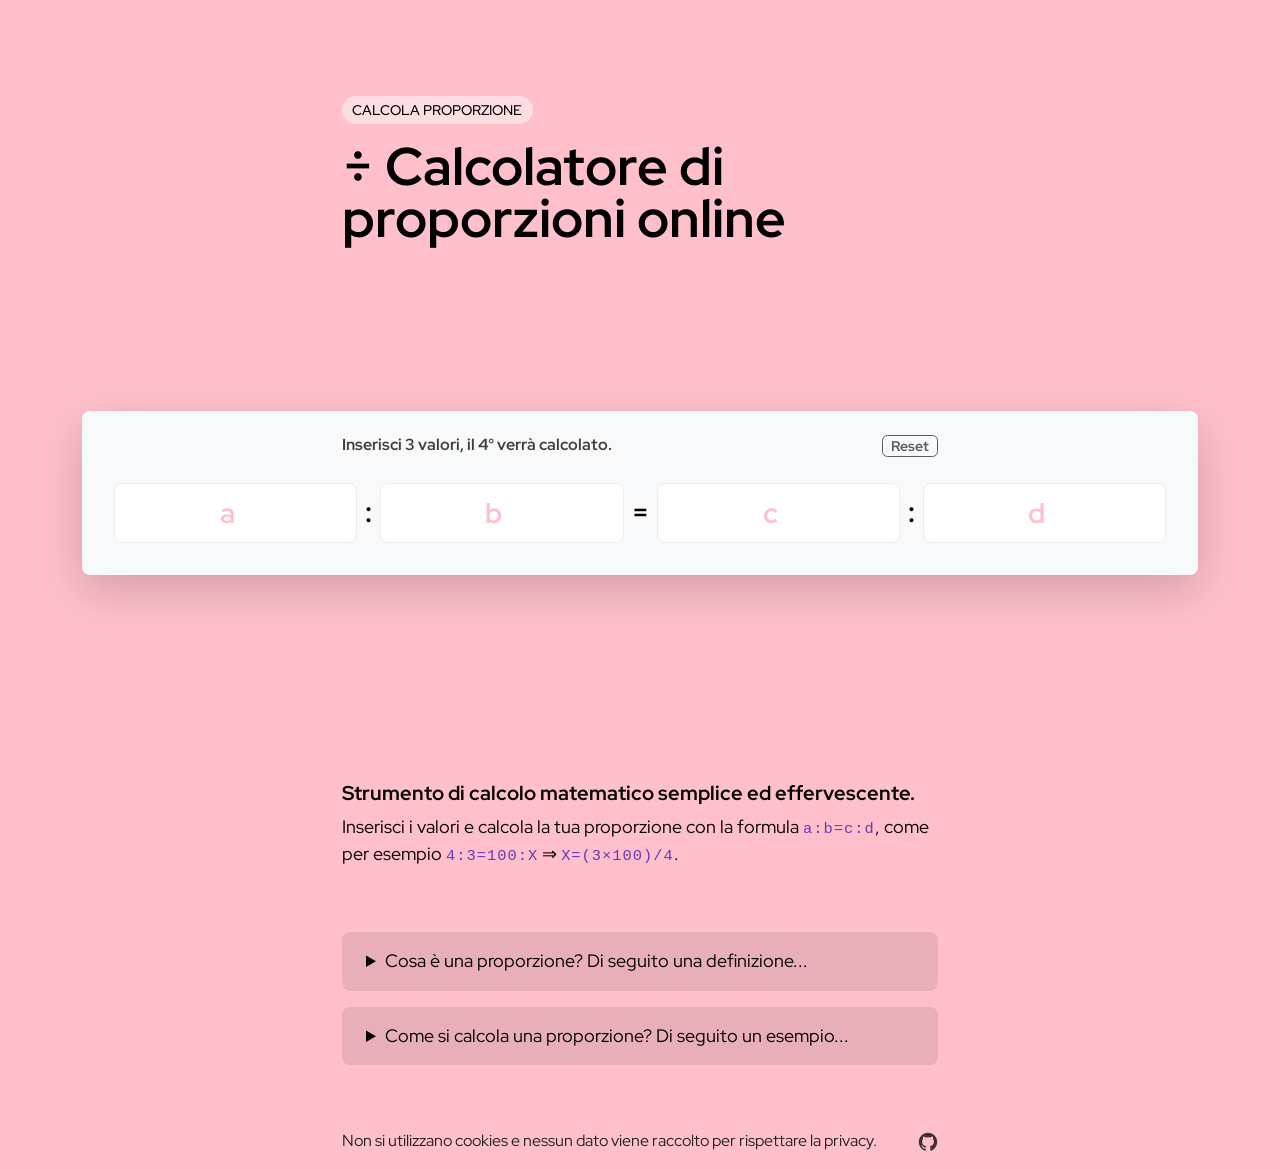
==== index.html @ 86d154f2 "Adjust form container height and add margin to form Reduced the min-height of .container-form in sty" ====
<!DOCTYPE html>
<html lang="en">
<head>
  <meta charset="UTF-8" />
  <meta name="viewport" content="width=device-width, initial-scale=1.0" />
  <meta http-equiv="Cache-Control" content="public, max-age=86400">
  <meta http-equiv="Expires" content="Tue, 01 Jan 2030 00:00:00 GMT">

  <title>÷ Calcolatore di proporzioni online</title>
  <meta name="description"
    content="Strumento di calcolo matematico semplice ed effervescente. Inserisci i valori e calcola la tua proporzione." />

  <meta name="keywords" content="proporzioni, calcolo, divisione, moltiplicazione, operazione" />
  <meta name="author" content="Marco Gargano" />
  <meta name="theme-color" content="#ffc0cb" />

  <link rel="icon" type="image/x-icon" href="/img/calcola-proporzione-favicon.ico" />
  <link rel="icon" type="image/png" href="/img/calcola-proporzione-favicon-96x96.png" sizes="96x96" />
  <link rel="icon" type="image/svg+xml" href="/img/calcola-proporzione-favicon.svg" />
  <link rel="apple-touch-icon" sizes="180x180" href="/img/calcola-proporzione-apple-touch-icon.png" />

  <meta property="og:url" content="https://calcola-proporzione.github.io//" />
  <meta property="og:type" content="website" />
  <meta property="og:title" content="÷ Calcolatore di proporzioni online" />
  <meta property="og:description"
    content="Strumento di calcolo matematico semplice ed effervescente. Inserisci i valori e calcola la tua proporzione." />
  <meta property="og:image" content="https://calcola-proporzione.github.io//img/calcola-proporzione-share.jpg" />

  <link rel="stylesheet" href="/css/style-bs.css?v=1.1" />
  <link rel="stylesheet" href="/css/style.css?v=1.2" />
</head>

<body class="min-vh-100 bg-secondary">
  <div class="container-sm woila" role="main">
    <div class="row">
      <div class="col mt-5 pt-5">
        <h1 class="badge rounded-pill text-bg-light bg-opacity-50 mb-3 text-uppercase fs-6"><small>Calcola
            proporzione</small></h1>
        <h2 class="h1 lh-1">÷ Calcolatore di proporzioni online</h2>
      </div>
    </div>
  </div>
  <div class="container container-form d-flex align-items-center my-5 woila woila-1" role="form">
    <form id="calcoloForm" class="p-3 p-md-4 mb-5 bg-light rounded-3 shadow-lg" action="">

      <div class="container-sm d-flex align-items-start justify-content-between my-3 my-md-0" style="height: 40px;">
        <p class="fs-6 mb-0 fw-bold lh-sm opacity-75 w-100 risultato"></p>
        <button type="button" class="btn btn-sm btn-outline-dark lh-sm fw-bold py-0 ms-2 opacity-75" id="resetBtn"><small>Reset</small></button>
      </div>

      <div class="d-flex flex-column flex-md-row text-center">
        <div class="w-100 p-2">
          <div class="">
            <input type="number" step="any" name="x1" class="form-control form-control-lg fs-3 text-center"
              id="valore-01" placeholder="a" />
          </div>
        </div>
        <div class="fs-3 pt-3"><strong>&#58;</strong></div>
        <div class="w-100 p-2">
          <div class="">
            <input type="number" step="any" name="y1" class="form-control form-control-lg fs-3 text-center"
              id="valore-02" placeholder="b" />
          </div>
        </div>
        <div class="fs-3 pt-3"><strong>&#61;</strong></div>
        <div class="w-100 p-2">
          <div class="">
            <input type="number" step="any" name="y2" class="form-control form-control-lg fs-3 text-center"
              id="valore-03" placeholder="c" />
          </div>
        </div>
        <div class="fs-3 pt-3"><strong>&#58;</strong></div>
        <div class="w-100 p-2">
          <div class="">
            <input type="number" step="any" name="x2" class="form-control form-control-lg fs-3 text-center"
              id="valore-04" placeholder="d" />
          </div>
        </div>
      </div>
    </form>
  </div>
  <div class="container-sm mt-5 mb-4 woila woila-2">
    <div class="row">
      <div class="col">
        <h3 class="fs-5"><strong>Strumento di calcolo matematico semplice ed effervescente.</strong></h3>
        <p class="">Inserisci i valori e calcola la tua proporzione con la formula <code
            class="text-nowrap">a&#58;b&#61;c&#58;d</code>, come per esempio <code
            class="text-nowrap">4&#58;3&#61;100&#58;X</code> &#8658; <code
            class="text-nowrap">X&#61;(3&times;100)/4</code>.</p>
      </div>
    </div>
  </div>
  <div class="container-sm my-5 woila woila-3" role="contentinfo">
    <!-- <hr class="container-sm mb-5 w-25 border-0 opacity-75"> -->
    <div class="row">
      <div class="col">
        <details class="p-3 rounded-3 px-4 mb-3 bg-primary bg-opacity-10">
          <summary>Cosa è una proporzione? Di seguito una definizione...</summary>
          <p class="mt-4">In matematica, una proporzione è <strong>l'uguaglianza tra due rapporti</strong>.
            In altre parole, è una relazione che stabilisce un'equivalenza tra quattro grandezze, dette termini, che
            sono tra loro proporzionali.</p>
          <p>La proprietà fondamentale delle proporzioni afferma che <strong>il prodotto dei medi è uguale al prodotto
              degli estremi</strong>. </p>
          <p>Se <code><strong>a&#58;b&#61;c&#58;d</strong></code>, allora
            <code><strong>a&times;d&#61;b&times;c</strong></code>.</p>
        </details>
      </div>
    </div>
    <div class="row">
      <div class="col">
        <details class="p-3 rounded-3 px-4 mb-3 bg-primary bg-opacity-10">
          <summary>Come si calcola una proporzione? Di seguito un esempio...</summary>
          <p class="mt-4">Un <strong>caso pratico</strong>: abbiamo un'immagine larga 100 cm e dobbiamo calcolare
            l'altezza, proporzionale a 4:3; quanto sarà alta l'immagine?</p>
          <p class="mb-1">Per calcolarlo dovremmo effettuare le seguenti operazioni:</p>
          <ul>
            <li>
              <code class="text-nowrap">4&#58;3&#61;100&#58;<strong>X</strong></code>
            </li>
            <li>
              <code class="text-nowrap"><strong>X</strong>&#61;(3&times;100)/4</code>
            </li>
            <li>
              <code class="text-nowrap"><strong>X</strong>&#61;75</code>
            </li>
          </ul>
          <p>Quindi l'immagine sarà alta: 75 cm.</p>
          <p class="mb-1">In matematica, considerando la proporzione: <code
              class="text-nowrap">4&#58;3&#61;100&#58;75</code></p>
          <ul>
            <li>il <strong>prodotto dei medi</strong> è: <code
                class="text-nowrap">3&times;100&#61;<strong>300</strong></code></li>
            <li>il <strong>prodotto degli estremi</strong> è: <code
                class="text-nowrap">4&times;75&#61;<strong>300</strong></code></li>
          </ul>
          <p>Poiché i due prodotti sono <strong>uguali</strong> a <code><strong>300</strong></code>, la proporzione è
            valida!</p>
        </details>
      </div>
    </div>
  </div>
  <div class="container-sm my-3 woila woila-3">
    <p class="text-primary fs-6">Non si utilizzano cookies e nessun dato viene raccolto per rispettare la privacy.

    <a class="float-end ms-2 opacity-75" aria-label="GitHub Homepage" href="https://github.com/Calcola-Proporzione/calcola-proporzione.github.io" target="_blank">
      <svg aria-hidden="true" height="24" viewBox="0 0 24 24" version="1.1" width="20" data-view-component="true" class="octicon octicon-mark-github">
        <path d="M12 1C5.923 1 1 5.923 1 12c0 4.867 3.149 8.979 7.521 10.436.55.096.756-.233.756-.522 0-.262-.013-1.128-.013-2.049-2.764.509-3.479-.674-3.699-1.292-.124-.317-.66-1.293-1.127-1.554-.385-.207-.936-.715-.014-.729.866-.014 1.485.797 1.691 1.128.99 1.663 2.571 1.196 3.204.907.096-.715.385-1.196.701-1.471-2.448-.275-5.005-1.224-5.005-5.432 0-1.196.426-2.186 1.128-2.956-.111-.275-.496-1.402.11-2.915 0 0 .921-.288 3.024 1.128a10.193 10.193 0 0 1 2.75-.371c.936 0 1.871.123 2.75.371 2.104-1.43 3.025-1.128 3.025-1.128.605 1.513.221 2.64.111 2.915.701.77 1.127 1.747 1.127 2.956 0 4.222-2.571 5.157-5.019 5.432.399.344.743 1.004.743 2.035 0 1.471-.014 2.654-.014 3.025 0 .289.206.632.756.522C19.851 20.979 23 16.854 23 12c0-6.077-4.922-11-11-11Z"></path>
    </svg>
    </a>
    </p>
  </div>
  <script defer src="/js/confetti.min.js?v=1.0" ></script>
  <script defer src="/js/calcolo.js?v=1.0"></script>
</body>

</html>
---- css/style-bs.css ----
@charset "UTF-8";
/*
 * Simplify Bootstrap by Marco Gargano - V 0.1
 * Source: Bootstrap  v5.3.3 (https://getbootstrap.com/) - Copyright 2011-2024 The Bootstrap Authors
 */

:root,[data-bs-theme="light"]{--bs-blue:#0d6efd;--bs-indigo:#6610f2;--bs-purple:#6f42c1;--bs-pink:#d63384;--bs-red:#dc3545;--bs-orange:#fd7e14;--bs-yellow:#ffc107;--bs-green:#198754;--bs-teal:#20c997;--bs-cyan:#0dcaf0;--bs-black:#000;--bs-white:#fff;--bs-gray:#6c757d;--bs-gray-dark:#343a40;--bs-gray-100:#f8f9fa;--bs-gray-200:#e9ecef;--bs-gray-300:#dee2e6;--bs-gray-400:#ced4da;--bs-gray-500:#adb5bd;--bs-gray-600:#6c757d;--bs-gray-700:#495057;--bs-gray-800:#343a40;--bs-gray-900:#212529;--bs-success:#198754;--bs-info:#0dcaf0;--bs-warning:#ffc107;--bs-danger:#dc3545;--bs-light:#f8f9fa;--bs-dark:#212529;--bs-success-rgb:25,135,84;--bs-info-rgb:13,202,240;--bs-warning-rgb:255,193,7;--bs-danger-rgb:220,53,69;--bs-light-rgb:248,249,250;--bs-dark-rgb:33,37,41;--bs-primary-text-emphasis:#111;--bs-secondary-text-emphasis:#2b2f32;--bs-success-text-emphasis:#0a3622;--bs-info-text-emphasis:#055160;--bs-warning-text-emphasis:#664d03;--bs-danger-text-emphasis:#58151c;--bs-light-text-emphasis:#495057;--bs-dark-text-emphasis:#495057;--bs-primary-bg-subtle:rgba(var(--bs-primary-rgb),.6);--bs-secondary-bg-subtle:rgba(var(--bs-secondary-rgb),.6);--bs-success-bg-subtle:#d1e7dd;--bs-info-bg-subtle:#cff4fc;--bs-warning-bg-subtle:#fff3cd;--bs-danger-bg-subtle:#f8d7da;--bs-light-bg-subtle:#fcfcfd;--bs-dark-bg-subtle:#ced4da;--bs-primary-border-subtle:rgba(var(--bs-primary-rgb),.6);--bs-secondary-border-subtle:rgba(var(--bs-secondary-rgb),.6);--bs-success-border-subtle:#a3cfbb;--bs-info-border-subtle:#9eeaf9;--bs-warning-border-subtle:#ffe69c;--bs-danger-border-subtle:#f1aeb5;--bs-light-border-subtle:#e9ecef;--bs-dark-border-subtle:#adb5bd;--bs-white-rgb:255,255,255;--bs-black-rgb:0,0,0;--bs-font-monospace:SFMono-Regular,Menlo,Monaco,Consolas,"Liberation Mono","Courier New",monospace;--bs-gradient:linear-gradient(180deg,rgba(255,255,255,.15),rgba(255,255,255,0));--bs-body-font-family:var(--bs-font-sans-serif);--bs-body-font-weight:400;--bs-body-line-height:1.5;--bs-body-bg:var(--bs-white);--bs-body-bg-rgb:255,255,255;--bs-emphasis-color:var(--bs-black);--bs-emphasis-color-rgb:0,0,0;--bs-secondary-color:var(--bs-secondary);--bs-secondary-color-rgb:var(--bs-secondary-rgb);--bs-secondary-bg:var(--bs-secondary);--bs-secondary-bg-rgb:var(--bs-secondary-rgb);--bs-tertiary-color:rgba(33,37,41,.5);--bs-tertiary-color-rgb:33,37,41;--bs-tertiary-bg:#f8f9fa;--bs-tertiary-bg-rgb:248,249,250;--bs-heading-color:inherit;--bs-link-color:var(--bs-primary);--bs-link-color-rgb:var(--bs-primary-rgb);--bs-link-decoration:underline;--bs-link-hover-color:color-mix(in srgb,var(--bs-primary) 90%,transparent);--bs-link-hover-color-rgb:var(--bs-primary-rgb),.8;--bs-code-color:#d63384;--bs-highlight-color:#212529;--bs-highlight-bg:#fff3cd;--bs-border-width:1px;--bs-border-style:solid;--bs-border-color:#ebeef1;--bs-border-color-translucent:rgba(0,0,0,.1);--bs-border-radius-sm:calc(var(--bs-border-radius) - .05rem);--bs-border-radius-lg:calc(var(--bs-border-radius) + .1rem);--bs-border-radius-xl:calc(var(--bs-border-radius) + .2rem);--bs-border-radius-xxl:calc(var(--bs-border-radius) + .5rem);--bs-border-radius-2xl:var(--bs-border-radius-xxl);--bs-border-radius-pill:50rem;--bs-box-shadow:0 .5rem 1rem rgba(0,0,0,.15);--bs-box-shadow-sm:0 .125rem .25rem rgba(0,0,0,.075);--bs-box-shadow-lg:0 1rem 3rem rgba(0,0,0,.175);--bs-box-shadow-inset:inset 0 1px 2px rgba(0,0,0,.075);--bs-focus-ring-width:.25rem;--bs-focus-ring-opacity:.25;--bs-focus-ring-color:var(--bs-gray-200);--bs-form-valid-color:#198754;--bs-form-valid-border-color:#198754;--bs-form-invalid-color:#dc3545;--bs-form-invalid-border-color:#dc3545;}[data-bs-theme="dark"]{color-scheme:dark;--bs-body-color:#dee2e6;--bs-body-color-rgb:222,226,230;--bs-body-bg:#212529;--bs-body-bg-rgb:33,37,41;--bs-emphasis-color:var(--bs-white);--bs-emphasis-color-rgb:255,255,255;--bs-secondary-color:rgba(222,226,230,.75);--bs-secondary-color-rgb:222,226,230;--bs-secondary-bg:#343a40;--bs-secondary-bg-rgb:52,58,64;--bs-tertiary-color:rgba(222,226,230,.5);--bs-tertiary-color-rgb:222,226,230;--bs-tertiary-bg:#2b3035;--bs-tertiary-bg-rgb:43,48,53;--bs-primary-text-emphasis:#6ea8fe;--bs-secondary-text-emphasis:#a7acb1;--bs-success-text-emphasis:#75b798;--bs-info-text-emphasis:#6edff6;--bs-warning-text-emphasis:#ffda6a;--bs-danger-text-emphasis:#ea868f;--bs-light-text-emphasis:#f8f9fa;--bs-dark-text-emphasis:#dee2e6;--bs-primary-bg-subtle:#031633;--bs-secondary-bg-subtle:#161719;--bs-success-bg-subtle:#051b11;--bs-info-bg-subtle:#032830;--bs-warning-bg-subtle:#332701;--bs-danger-bg-subtle:#2c0b0e;--bs-light-bg-subtle:#343a40;--bs-dark-bg-subtle:#1a1d20;--bs-primary-border-subtle:#084298;--bs-secondary-border-subtle:#41464b;--bs-success-border-subtle:#0f5132;--bs-info-border-subtle:#087990;--bs-warning-border-subtle:#997404;--bs-danger-border-subtle:#842029;--bs-light-border-subtle:#495057;--bs-dark-border-subtle:#343a40;--bs-heading-color:inherit;--bs-link-color:#6ea8fe;--bs-link-hover-color:#8bb9fe;--bs-link-color-rgb:110,168,254;--bs-link-hover-color-rgb:139,185,254;--bs-code-color:#e685b5;--bs-highlight-color:#dee2e6;--bs-highlight-bg:#664d03;--bs-border-color:#495057;--bs-border-color-translucent:rgba(255,255,255,.15);--bs-form-valid-color:#75b798;--bs-form-valid-border-color:#75b798;--bs-form-invalid-color:#ea868f;--bs-form-invalid-border-color:#ea868f;}*,::after,::before{box-sizing:border-box;}@media (prefers-reduced-motion:no-preference){:root{scroll-behavior:smooth}}body{margin:0;font-family:var(--bs-body-font-family);font-size:var(--bs-body-font-size);font-weight:var(--bs-body-font-weight);line-height:var(--bs-body-line-height);color:var(--bs-body-color);text-align:var(--bs-body-text-align);background-color:var(--bs-body-bg);-webkit-text-size-adjust:100%;-webkit-tap-highlight-color:transparent;}hr{margin:1rem 0;color:inherit;border:0;border-top:var(--bs-border-width) solid;opacity:.25;}.h1,.h2,.h3,.h4,.h5,.h6,h1,h2,h3,h4,h5,h6{margin-top:0;margin-bottom:.5rem;font-weight:500;line-height:1.25;color:var(--bs-heading-color);}.h1,h1{font-size:calc(var(--bs-body-font-size) + 200%);}.h2,h2{font-size:calc(var(--bs-body-font-size) + 150%);}.h3,h3{font-size:calc(var(--bs-body-font-size) + 120%);}.h4,h4{font-size:calc(var(--bs-body-font-size) + 100%);}.h5,h5{font-size:calc(var(--bs-body-font-size) + 50%);}.h6,h6{font-size:calc(var(--bs-body-font-size) + 10%);}p{margin-top:0;margin-bottom:1rem;}abbr[title]{-webkit-text-decoration:underline dotted;text-decoration:underline dotted;cursor:help;-webkit-text-decoration-skip-ink:none;text-decoration-skip-ink:none;}address{margin-bottom:1rem;font-style:normal;line-height:inherit;}ol,ul{padding-left:2rem;}dl,ol,ul{margin-top:0;margin-bottom:1rem;}ol ol,ol ul,ul ol,ul ul{margin-bottom:0;}dt{font-weight:700;}dd{margin-bottom:.5rem;margin-left:0;}blockquote{margin:0 0 1rem;}b,strong{font-weight:bolder;}.small,small{font-size:.875em;}.mark,mark{padding:.1875em;color:var(--bs-highlight-color);background-color:var(--bs-highlight-bg);}sub,sup{position:relative;font-size:.75em;line-height:0;vertical-align:baseline;}sub{bottom:-.25em;}sup{top:-.5em;}a{color:rgba(var(--bs-link-color-rgb),var(--bs-link-opacity,1));text-decoration:underline;}a:hover{--bs-link-color-rgb:var(--bs-link-hover-color-rgb);}a:not([href]):not([class]),a:not([href]):not([class]):hover{color:inherit;text-decoration:none;}code,kbd,pre,samp{font-family:var(--bs-font-monospace);font-size:1em;}pre{display:block;margin-top:0;margin-bottom:1rem;overflow:auto;font-size:.875em;}pre code{font-size:inherit;color:inherit;word-break:normal;}code{font-size:.875em;color:var(--bs-code-color);word-wrap:break-word;}a>code{color:inherit;}kbd{padding:.1875rem .375rem;font-size:.875em;color:var(--bs-body-bg);background-color:var(--bs-body-color);border-radius:var(--bs-border-radius);}kbd kbd{padding:0;font-size:1em;}figure{margin:0 0 1rem;}img,svg{vertical-align:middle;}table{caption-side:bottom;border-collapse:collapse;}caption{padding-top:.5rem;padding-bottom:.5rem;color:var(--bs-secondary-color);text-align:left;}th{text-align:inherit;text-align:-webkit-match-parent;}tbody,td,tfoot,th,thead,tr{border-color:inherit;border-style:solid;border-width:0;}label{display:inline-block;}button{border-radius:0;}button:focus:not(:focus-visible){outline:0;}button,input,optgroup,select,textarea{margin:0;font-family:inherit;font-size:inherit;line-height:inherit;}button,select{text-transform:none;}[role="button"]{cursor:pointer;}select{word-wrap:normal;}select:disabled{opacity:1;}[list]:not([type="date"]):not([type="datetime-local"]):not([type="month"]):not([type="week"]):not([type="time"])::-webkit-calendar-picker-indicator{display:none!important;}[type="button"],[type="reset"],[type="submit"],button{-webkit-appearance:button;}[type="button"]:not(:disabled),[type="reset"]:not(:disabled),[type="submit"]:not(:disabled),button:not(:disabled){cursor:pointer;}::-moz-focus-inner{padding:0;border-style:none;}textarea{resize:vertical;}fieldset{min-width:0;padding:0;margin:0;border:0;}legend{float:left;width:100%;padding:0;margin-bottom:.5rem;font-size:calc(1.275rem + .3vw);line-height:inherit;}@media (min-width:1200px){legend{font-size:1.5rem}}legend+*{clear:left;}::-webkit-datetime-edit-day-field,::-webkit-datetime-edit-fields-wrapper,::-webkit-datetime-edit-hour-field,::-webkit-datetime-edit-minute,::-webkit-datetime-edit-month-field,::-webkit-datetime-edit-text,::-webkit-datetime-edit-year-field{padding:0;}::-webkit-inner-spin-button{height:auto;}[type="search"]{-webkit-appearance:textfield;outline-offset:-2px;}::-webkit-search-decoration{-webkit-appearance:none;}::-webkit-color-swatch-wrapper{padding:0;}::-webkit-file-upload-button{font:inherit;-webkit-appearance:button;}::file-selector-button{font:inherit;-webkit-appearance:button;}output{display:inline-block;}iframe{border:0;}summary{display:list-item;cursor:pointer;}progress{vertical-align:baseline;}[hidden]{display:none!important;}.lead{font-size:1.25rem;font-weight:300;}.display-1{font-size:calc(var(--bs-body-font-size) + 11vw);font-weight:300;line-height:1.2;}@media (min-width:1200px){.display-1{font-size:calc(var(--bs-body-font-size) + 6vw)}}.display-2{font-size:calc(var(--bs-body-font-size) + 9.5vw);font-weight:300;line-height:1.2;}@media (min-width:1200px){.display-2{font-size:calc(var(--bs-body-font-size) + 5vw)}}.display-3{font-size:calc(var(--bs-body-font-size) + 8vw);font-weight:300;line-height:1.2;}@media (min-width:1200px){.display-3{font-size:calc(var(--bs-body-font-size) + 4vw)}}.display-4{font-size:calc(var(--bs-body-font-size) + 6.5vw);font-weight:300;line-height:1.2;}@media (min-width:1200px){.display-4{font-size:calc(var(--bs-body-font-size) + 3.5vw)}}.display-5{font-size:calc(var(--bs-body-font-size) + 5vw);font-weight:300;line-height:1.2;}@media (min-width:1200px){.display-5{font-size:calc(var(--bs-body-font-size) + 3vw)}}.display-6{font-size:calc(var(--bs-body-font-size) + 3.5vw);font-weight:300;line-height:1.2;}@media (min-width:1200px){.display-6{font-size:calc(var(--bs-body-font-size) + 2.5vw)}}.list-unstyled{padding-left:0;list-style:none;}.list-inline{padding-left:0;list-style:none;}.list-inline-item{display:inline-block;}.list-inline-item:not(:last-child){margin-right:.5rem;}.initialism{font-size:.875em;text-transform:uppercase;}.blockquote{margin-bottom:1rem;font-size:1.25rem;}.blockquote>:last-child{margin-bottom:0;}.blockquote-footer{margin-top:-1rem;margin-bottom:1rem;font-size:.875em;color:var(--bs-gray);}.blockquote-footer::before{content:"— ";}.img-fluid{max-width:100%;height:auto;}.img-thumbnail{padding:.25rem;background-color:var(--bs-body-bg);border:var(--bs-border-width) solid var(--bs-border-color);border-radius:var(--bs-border-radius);max-width:100%;height:auto;}.figure{display:inline-block;}.figure-img{margin-bottom:.5rem;line-height:1;}.figure-caption{font-size:.875em;color:var(--bs-secondary-color);}.container,.container-fluid,.container-lg,.container-md,.container-sm,.container-xl,.container-xxl{--bs-gutter-x:1.5rem;--bs-gutter-y:0;width:100%;padding-right:calc(var(--bs-gutter-x) * .5);padding-left:calc(var(--bs-gutter-x) * .5);margin-right:auto;margin-left:auto;}@media (min-width:576px){.container,.container-sm{max-width:540px}}@media (min-width:768px){.container,.container-md,.container-sm{max-width:720px}}@media (min-width:992px){.container,.container-lg,.container-md,.container-sm{max-width:960px}}@media (min-width:1200px){.container,.container-lg,.container-md,.container-sm,.container-xl{max-width:1140px}}@media (min-width:1400px){.container,.container-lg,.container-md,.container-sm,.container-xl,.container-xxl{max-width:1320px}}:root{--bs-breakpoint-xs:0;--bs-breakpoint-sm:576px;--bs-breakpoint-md:768px;--bs-breakpoint-lg:992px;--bs-breakpoint-xl:1200px;--bs-breakpoint-xxl:1400px;}.row{--bs-gutter-x:1.5rem;--bs-gutter-y:0;display:flex;flex-wrap:wrap;margin-top:calc(-1 * var(--bs-gutter-y));margin-right:calc(-.5 * var(--bs-gutter-x));margin-left:calc(-.5 * var(--bs-gutter-x));}.row>*{flex-shrink:0;width:100%;max-width:100%;padding-right:calc(var(--bs-gutter-x) * .5);padding-left:calc(var(--bs-gutter-x) * .5);margin-top:var(--bs-gutter-y);}.col{flex:1 0 0%;}.row-cols-auto>*{flex:0 0 auto;width:auto;}.row-cols-1>*{flex:0 0 auto;width:100%;}.row-cols-2>*{flex:0 0 auto;width:50%;}.row-cols-3>*{flex:0 0 auto;width:33.33333333%;}.row-cols-4>*{flex:0 0 auto;width:25%;}.row-cols-5>*{flex:0 0 auto;width:20%;}.row-cols-6>*{flex:0 0 auto;width:16.66666667%;}.col-auto{flex:0 0 auto;width:auto;}.col-1{flex:0 0 auto;width:8.33333333%;}.col-2{flex:0 0 auto;width:16.66666667%;}.col-3{flex:0 0 auto;width:25%;}.col-4{flex:0 0 auto;width:33.33333333%;}.col-5{flex:0 0 auto;width:41.66666667%;}.col-6{flex:0 0 auto;width:50%;}.col-7{flex:0 0 auto;width:58.33333333%;}.col-8{flex:0 0 auto;width:66.66666667%;}.col-9{flex:0 0 auto;width:75%;}.col-10{flex:0 0 auto;width:83.33333333%;}.col-11{flex:0 0 auto;width:91.66666667%;}.col-12{flex:0 0 auto;width:100%;}.offset-1{margin-left:8.33333333%;}.offset-2{margin-left:16.66666667%;}.offset-3{margin-left:25%;}.offset-4{margin-left:33.33333333%;}.offset-5{margin-left:41.66666667%;}.offset-6{margin-left:50%;}.offset-7{margin-left:58.33333333%;}.offset-8{margin-left:66.66666667%;}.offset-9{margin-left:75%;}.offset-10{margin-left:83.33333333%;}.offset-11{margin-left:91.66666667%;}.g-0,.gx-0{--bs-gutter-x:0;}.g-0,.gy-0{--bs-gutter-y:0;}.g-1,.gx-1{--bs-gutter-x:.25rem;}.g-1,.gy-1{--bs-gutter-y:.25rem;}.g-2,.gx-2{--bs-gutter-x:.5rem;}.g-2,.gy-2{--bs-gutter-y:.5rem;}.g-3,.gx-3{--bs-gutter-x:1rem;}.g-3,.gy-3{--bs-gutter-y:1rem;}.g-4,.gx-4{--bs-gutter-x:1.5rem;}.g-4,.gy-4{--bs-gutter-y:1.5rem;}.g-5,.gx-5{--bs-gutter-x:3rem;}.g-5,.gy-5{--bs-gutter-y:3rem;}@media (min-width:576px){.col-sm{flex:1 0 0%}.row-cols-sm-auto>*{flex:0 0 auto;width:auto}.row-cols-sm-1>*{flex:0 0 auto;width:100%}.row-cols-sm-2>*{flex:0 0 auto;width:50%}.row-cols-sm-3>*{flex:0 0 auto;width:33.33333333%}.row-cols-sm-4>*{flex:0 0 auto;width:25%}.row-cols-sm-5>*{flex:0 0 auto;width:20%}.row-cols-sm-6>*{flex:0 0 auto;width:16.66666667%}.col-sm-auto{flex:0 0 auto;width:auto}.col-sm-1{flex:0 0 auto;width:8.33333333%}.col-sm-2{flex:0 0 auto;width:16.66666667%}.col-sm-3{flex:0 0 auto;width:25%}.col-sm-4{flex:0 0 auto;width:33.33333333%}.col-sm-5{flex:0 0 auto;width:41.66666667%}.col-sm-6{flex:0 0 auto;width:50%}.col-sm-7{flex:0 0 auto;width:58.33333333%}.col-sm-8{flex:0 0 auto;width:66.66666667%}.col-sm-9{flex:0 0 auto;width:75%}.col-sm-10{flex:0 0 auto;width:83.33333333%}.col-sm-11{flex:0 0 auto;width:91.66666667%}.col-sm-12{flex:0 0 auto;width:100%}.offset-sm-0{margin-left:0}.offset-sm-1{margin-left:8.33333333%}.offset-sm-2{margin-left:16.66666667%}.offset-sm-3{margin-left:25%}.offset-sm-4{margin-left:33.33333333%}.offset-sm-5{margin-left:41.66666667%}.offset-sm-6{margin-left:50%}.offset-sm-7{margin-left:58.33333333%}.offset-sm-8{margin-left:66.66666667%}.offset-sm-9{margin-left:75%}.offset-sm-10{margin-left:83.33333333%}.offset-sm-11{margin-left:91.66666667%}.g-sm-0,.gx-sm-0{--bs-gutter-x:0}.g-sm-0,.gy-sm-0{--bs-gutter-y:0}.g-sm-1,.gx-sm-1{--bs-gutter-x:.25rem}.g-sm-1,.gy-sm-1{--bs-gutter-y:.25rem}.g-sm-2,.gx-sm-2{--bs-gutter-x:.5rem}.g-sm-2,.gy-sm-2{--bs-gutter-y:.5rem}.g-sm-3,.gx-sm-3{--bs-gutter-x:1rem}.g-sm-3,.gy-sm-3{--bs-gutter-y:1rem}.g-sm-4,.gx-sm-4{--bs-gutter-x:1.5rem}.g-sm-4,.gy-sm-4{--bs-gutter-y:1.5rem}.g-sm-5,.gx-sm-5{--bs-gutter-x:3rem}.g-sm-5,.gy-sm-5{--bs-gutter-y:3rem}}@media (min-width:768px){.col-md{flex:1 0 0%}.row-cols-md-auto>*{flex:0 0 auto;width:auto}.row-cols-md-1>*{flex:0 0 auto;width:100%}.row-cols-md-2>*{flex:0 0 auto;width:50%}.row-cols-md-3>*{flex:0 0 auto;width:33.33333333%}.row-cols-md-4>*{flex:0 0 auto;width:25%}.row-cols-md-5>*{flex:0 0 auto;width:20%}.row-cols-md-6>*{flex:0 0 auto;width:16.66666667%}.col-md-auto{flex:0 0 auto;width:auto}.col-md-1{flex:0 0 auto;width:8.33333333%}.col-md-2{flex:0 0 auto;width:16.66666667%}.col-md-3{flex:0 0 auto;width:25%}.col-md-4{flex:0 0 auto;width:33.33333333%}.col-md-5{flex:0 0 auto;width:41.66666667%}.col-md-6{flex:0 0 auto;width:50%}.col-md-7{flex:0 0 auto;width:58.33333333%}.col-md-8{flex:0 0 auto;width:66.66666667%}.col-md-9{flex:0 0 auto;width:75%}.col-md-10{flex:0 0 auto;width:83.33333333%}.col-md-11{flex:0 0 auto;width:91.66666667%}.col-md-12{flex:0 0 auto;width:100%}.offset-md-0{margin-left:0}.offset-md-1{margin-left:8.33333333%}.offset-md-2{margin-left:16.66666667%}.offset-md-3{margin-left:25%}.offset-md-4{margin-left:33.33333333%}.offset-md-5{margin-left:41.66666667%}.offset-md-6{margin-left:50%}.offset-md-7{margin-left:58.33333333%}.offset-md-8{margin-left:66.66666667%}.offset-md-9{margin-left:75%}.offset-md-10{margin-left:83.33333333%}.offset-md-11{margin-left:91.66666667%}.g-md-0,.gx-md-0{--bs-gutter-x:0}.g-md-0,.gy-md-0{--bs-gutter-y:0}.g-md-1,.gx-md-1{--bs-gutter-x:.25rem}.g-md-1,.gy-md-1{--bs-gutter-y:.25rem}.g-md-2,.gx-md-2{--bs-gutter-x:.5rem}.g-md-2,.gy-md-2{--bs-gutter-y:.5rem}.g-md-3,.gx-md-3{--bs-gutter-x:1rem}.g-md-3,.gy-md-3{--bs-gutter-y:1rem}.g-md-4,.gx-md-4{--bs-gutter-x:1.5rem}.g-md-4,.gy-md-4{--bs-gutter-y:1.5rem}.g-md-5,.gx-md-5{--bs-gutter-x:3rem}.g-md-5,.gy-md-5{--bs-gutter-y:3rem}}@media (min-width:992px){.col-lg{flex:1 0 0%}.row-cols-lg-auto>*{flex:0 0 auto;width:auto}.row-cols-lg-1>*{flex:0 0 auto;width:100%}.row-cols-lg-2>*{flex:0 0 auto;width:50%}.row-cols-lg-3>*{flex:0 0 auto;width:33.33333333%}.row-cols-lg-4>*{flex:0 0 auto;width:25%}.row-cols-lg-5>*{flex:0 0 auto;width:20%}.row-cols-lg-6>*{flex:0 0 auto;width:16.66666667%}.col-lg-auto{flex:0 0 auto;width:auto}.col-lg-1{flex:0 0 auto;width:8.33333333%}.col-lg-2{flex:0 0 auto;width:16.66666667%}.col-lg-3{flex:0 0 auto;width:25%}.col-lg-4{flex:0 0 auto;width:33.33333333%}.col-lg-5{flex:0 0 auto;width:41.66666667%}.col-lg-6{flex:0 0 auto;width:50%}.col-lg-7{flex:0 0 auto;width:58.33333333%}.col-lg-8{flex:0 0 auto;width:66.66666667%}.col-lg-9{flex:0 0 auto;width:75%}.col-lg-10{flex:0 0 auto;width:83.33333333%}.col-lg-11{flex:0 0 auto;width:91.66666667%}.col-lg-12{flex:0 0 auto;width:100%}.offset-lg-0{margin-left:0}.offset-lg-1{margin-left:8.33333333%}.offset-lg-2{margin-left:16.66666667%}.offset-lg-3{margin-left:25%}.offset-lg-4{margin-left:33.33333333%}.offset-lg-5{margin-left:41.66666667%}.offset-lg-6{margin-left:50%}.offset-lg-7{margin-left:58.33333333%}.offset-lg-8{margin-left:66.66666667%}.offset-lg-9{margin-left:75%}.offset-lg-10{margin-left:83.33333333%}.offset-lg-11{margin-left:91.66666667%}.g-lg-0,.gx-lg-0{--bs-gutter-x:0}.g-lg-0,.gy-lg-0{--bs-gutter-y:0}.g-lg-1,.gx-lg-1{--bs-gutter-x:.25rem}.g-lg-1,.gy-lg-1{--bs-gutter-y:.25rem}.g-lg-2,.gx-lg-2{--bs-gutter-x:.5rem}.g-lg-2,.gy-lg-2{--bs-gutter-y:.5rem}.g-lg-3,.gx-lg-3{--bs-gutter-x:1rem}.g-lg-3,.gy-lg-3{--bs-gutter-y:1rem}.g-lg-4,.gx-lg-4{--bs-gutter-x:1.5rem}.g-lg-4,.gy-lg-4{--bs-gutter-y:1.5rem}.g-lg-5,.gx-lg-5{--bs-gutter-x:3rem}.g-lg-5,.gy-lg-5{--bs-gutter-y:3rem}}@media (min-width:1200px){.col-xl{flex:1 0 0%}.row-cols-xl-auto>*{flex:0 0 auto;width:auto}.row-cols-xl-1>*{flex:0 0 auto;width:100%}.row-cols-xl-2>*{flex:0 0 auto;width:50%}.row-cols-xl-3>*{flex:0 0 auto;width:33.33333333%}.row-cols-xl-4>*{flex:0 0 auto;width:25%}.row-cols-xl-5>*{flex:0 0 auto;width:20%}.row-cols-xl-6>*{flex:0 0 auto;width:16.66666667%}.col-xl-auto{flex:0 0 auto;width:auto}.col-xl-1{flex:0 0 auto;width:8.33333333%}.col-xl-2{flex:0 0 auto;width:16.66666667%}.col-xl-3{flex:0 0 auto;width:25%}.col-xl-4{flex:0 0 auto;width:33.33333333%}.col-xl-5{flex:0 0 auto;width:41.66666667%}.col-xl-6{flex:0 0 auto;width:50%}.col-xl-7{flex:0 0 auto;width:58.33333333%}.col-xl-8{flex:0 0 auto;width:66.66666667%}.col-xl-9{flex:0 0 auto;width:75%}.col-xl-10{flex:0 0 auto;width:83.33333333%}.col-xl-11{flex:0 0 auto;width:91.66666667%}.col-xl-12{flex:0 0 auto;width:100%}.offset-xl-0{margin-left:0}.offset-xl-1{margin-left:8.33333333%}.offset-xl-2{margin-left:16.66666667%}.offset-xl-3{margin-left:25%}.offset-xl-4{margin-left:33.33333333%}.offset-xl-5{margin-left:41.66666667%}.offset-xl-6{margin-left:50%}.offset-xl-7{margin-left:58.33333333%}.offset-xl-8{margin-left:66.66666667%}.offset-xl-9{margin-left:75%}.offset-xl-10{margin-left:83.33333333%}.offset-xl-11{margin-left:91.66666667%}.g-xl-0,.gx-xl-0{--bs-gutter-x:0}.g-xl-0,.gy-xl-0{--bs-gutter-y:0}.g-xl-1,.gx-xl-1{--bs-gutter-x:.25rem}.g-xl-1,.gy-xl-1{--bs-gutter-y:.25rem}.g-xl-2,.gx-xl-2{--bs-gutter-x:.5rem}.g-xl-2,.gy-xl-2{--bs-gutter-y:.5rem}.g-xl-3,.gx-xl-3{--bs-gutter-x:1rem}.g-xl-3,.gy-xl-3{--bs-gutter-y:1rem}.g-xl-4,.gx-xl-4{--bs-gutter-x:1.5rem}.g-xl-4,.gy-xl-4{--bs-gutter-y:1.5rem}.g-xl-5,.gx-xl-5{--bs-gutter-x:3rem}.g-xl-5,.gy-xl-5{--bs-gutter-y:3rem}}@media (min-width:1400px){.col-xxl{flex:1 0 0%}.row-cols-xxl-auto>*{flex:0 0 auto;width:auto}.row-cols-xxl-1>*{flex:0 0 auto;width:100%}.row-cols-xxl-2>*{flex:0 0 auto;width:50%}.row-cols-xxl-3>*{flex:0 0 auto;width:33.33333333%}.row-cols-xxl-4>*{flex:0 0 auto;width:25%}.row-cols-xxl-5>*{flex:0 0 auto;width:20%}.row-cols-xxl-6>*{flex:0 0 auto;width:16.66666667%}.col-xxl-auto{flex:0 0 auto;width:auto}.col-xxl-1{flex:0 0 auto;width:8.33333333%}.col-xxl-2{flex:0 0 auto;width:16.66666667%}.col-xxl-3{flex:0 0 auto;width:25%}.col-xxl-4{flex:0 0 auto;width:33.33333333%}.col-xxl-5{flex:0 0 auto;width:41.66666667%}.col-xxl-6{flex:0 0 auto;width:50%}.col-xxl-7{flex:0 0 auto;width:58.33333333%}.col-xxl-8{flex:0 0 auto;width:66.66666667%}.col-xxl-9{flex:0 0 auto;width:75%}.col-xxl-10{flex:0 0 auto;width:83.33333333%}.col-xxl-11{flex:0 0 auto;width:91.66666667%}.col-xxl-12{flex:0 0 auto;width:100%}.offset-xxl-0{margin-left:0}.offset-xxl-1{margin-left:8.33333333%}.offset-xxl-2{margin-left:16.66666667%}.offset-xxl-3{margin-left:25%}.offset-xxl-4{margin-left:33.33333333%}.offset-xxl-5{margin-left:41.66666667%}.offset-xxl-6{margin-left:50%}.offset-xxl-7{margin-left:58.33333333%}.offset-xxl-8{margin-left:66.66666667%}.offset-xxl-9{margin-left:75%}.offset-xxl-10{margin-left:83.33333333%}.offset-xxl-11{margin-left:91.66666667%}.g-xxl-0,.gx-xxl-0{--bs-gutter-x:0}.g-xxl-0,.gy-xxl-0{--bs-gutter-y:0}.g-xxl-1,.gx-xxl-1{--bs-gutter-x:.25rem}.g-xxl-1,.gy-xxl-1{--bs-gutter-y:.25rem}.g-xxl-2,.gx-xxl-2{--bs-gutter-x:.5rem}.g-xxl-2,.gy-xxl-2{--bs-gutter-y:.5rem}.g-xxl-3,.gx-xxl-3{--bs-gutter-x:1rem}.g-xxl-3,.gy-xxl-3{--bs-gutter-y:1rem}.g-xxl-4,.gx-xxl-4{--bs-gutter-x:1.5rem}.g-xxl-4,.gy-xxl-4{--bs-gutter-y:1.5rem}.g-xxl-5,.gx-xxl-5{--bs-gutter-x:3rem}.g-xxl-5,.gy-xxl-5{--bs-gutter-y:3rem}}.table{--bs-table-color-type:initial;--bs-table-bg-type:initial;--bs-table-color-state:initial;--bs-table-bg-state:initial;--bs-table-color:var(--bs-emphasis-color);--bs-table-bg:var(--bs-body-bg);--bs-table-border-color:var(--bs-border-color);--bs-table-accent-bg:transparent;--bs-table-striped-color:var(--bs-emphasis-color);--bs-table-striped-bg:rgba(var(--bs-emphasis-color-rgb),.05);--bs-table-active-color:var(--bs-emphasis-color);--bs-table-active-bg:rgba(var(--bs-emphasis-color-rgb),.1);--bs-table-hover-color:var(--bs-emphasis-color);--bs-table-hover-bg:rgba(var(--bs-emphasis-color-rgb),.075);width:100%;margin-bottom:1rem;vertical-align:top;border-color:var(--bs-table-border-color);}.table>:not(caption)>*>*{padding:.5rem .5rem;color:var(--bs-table-color-state,var(--bs-table-color-type,var(--bs-table-color)));background-color:var(--bs-table-bg);border-bottom-width:var(--bs-border-width);box-shadow:inset 0 0 0 9999px var(--bs-table-bg-state,var(--bs-table-bg-type,var(--bs-table-accent-bg)));}.table>tbody{vertical-align:inherit;}.table>thead{vertical-align:bottom;}.table-group-divider{border-top:calc(var(--bs-border-width) * 2) solid currentcolor;}.caption-top{caption-side:top;}.table-sm>:not(caption)>*>*{padding:.25rem .25rem;}.table-bordered>:not(caption)>*{border-width:var(--bs-border-width) 0;}.table-bordered>:not(caption)>*>*{border-width:0 var(--bs-border-width);}.table-borderless>:not(caption)>*>*{border-bottom-width:0;}.table-borderless>:not(:first-child){border-top-width:0;}.table-striped>tbody>tr:nth-of-type(odd)>*{--bs-table-color-type:var(--bs-table-striped-color);--bs-table-bg-type:rgba(var(--bs-primary-rgb),.1);}.table-striped-columns>:not(caption)>tr>:nth-child(2n){--bs-table-color-type:var(--bs-table-striped-color);--bs-table-bg-type:var(--bs-table-striped-bg);}.table-active{--bs-table-color-state:var(--bs-table-active-color);--bs-table-bg-state:var(--bs-table-active-bg);}.table-hover>tbody>tr:hover>*{--bs-table-color-state:var(--bs-table-hover-color);--bs-table-bg-state:rgba(var(--bs-primary-rgb),.2);}.table-primary{--bs-table-color:var(--bs-black);--bs-table-bg:var(--bs-primary-100);--bs-table-border-color:var(--bs-gray-300);--bs-table-striped-bg:var(--bs-gray-100);--bs-table-striped-color:var(--bs-black);--bs-table-active-bg:var(--bs-gray-100);--bs-table-active-color:var(--bs-black);--bs-table-hover-bg:var(--bs-gray-100);--bs-table-hover-color:var(--bs-black);color:var(--bs-table-color);border-color:var(--bs-table-border-color);}.table-secondary{--bs-table-color:var(--bs-black);--bs-table-bg:var(--bs-secondary-100);--bs-table-border-color:var(--bs-gray-300);--bs-table-striped-bg:var(--bs-gray-100);--bs-table-striped-color:var(--bs-black);--bs-table-active-bg:var(--bs-gray-100);--bs-table-active-color:var(--bs-black);--bs-table-hover-bg:var(--bs-gray-100);--bs-table-hover-color:var(--bs-black);color:var(--bs-table-color);border-color:var(--bs-table-border-color);}.table-success{--bs-table-color:var(--bs-black);--bs-table-bg:var(--bs-success-text-emphasis);--bs-table-border-color:var(--bs-gray-300);--bs-table-striped-bg:var(--bs-gray-100);--bs-table-striped-color:var(--bs-black);--bs-table-active-bg:var(--bs-gray-100);--bs-table-active-color:var(--bs-black);--bs-table-hover-bg:var(--bs-gray-100);--bs-table-hover-color:var(--bs-black);color:var(--bs-table-color);border-color:var(--bs-table-border-color);}.table-info{--bs-table-color:var(--bs-black);--bs-table-bg:var(--bs-info-text-emphasis);--bs-table-border-color:var(--bs-gray-300);--bs-table-striped-bg:var(--bs-gray-100);--bs-table-striped-color:var(--bs-black);--bs-table-active-bg:var(--bs-gray-100);--bs-table-active-color:var(--bs-black);--bs-table-hover-bg:var(--bs-gray-100);--bs-table-hover-color:var(--bs-black);color:var(--bs-table-color);border-color:var(--bs-table-border-color);}.table-warning{--bs-table-color:var(--bs-black);--bs-table-bg:var(--bs-warning-text-emphasis);--bs-table-border-color:var(--bs-gray-300);--bs-table-striped-bg:var(--bs-gray-100);--bs-table-striped-color:var(--bs-black);--bs-table-active-bg:var(--bs-gray-100);--bs-table-active-color:var(--bs-black);--bs-table-hover-bg:var(--bs-gray-100);--bs-table-hover-color:var(--bs-black);color:var(--bs-table-color);border-color:var(--bs-table-border-color);}.table-danger{--bs-table-color:var(--bs-black);--bs-table-bg:var(--bs-danger-text-emphasis);--bs-table-border-color:var(--bs-gray-300);--bs-table-striped-bg:var(--bs-gray-100);--bs-table-striped-color:var(--bs-black);--bs-table-active-bg:var(--bs-gray-100);--bs-table-active-color:var(--bs-black);--bs-table-hover-bg:var(--bs-gray-100);--bs-table-hover-color:var(--bs-black);color:var(--bs-table-color);border-color:var(--bs-table-border-color);}.table-light{--bs-table-color:var(--bs-black);--bs-table-bg:var(--bs-light-text-emphasis);--bs-table-border-color:var(--bs-gray-300);--bs-table-striped-bg:var(--bs-gray-100);--bs-table-striped-color:var(--bs-black);--bs-table-active-bg:var(--bs-gray-100);--bs-table-active-color:var(--bs-black);--bs-table-hover-bg:var(--bs-gray-100);--bs-table-hover-color:var(--bs-black);color:var(--bs-table-color);border-color:var(--bs-table-border-color);}.table-dark{--bs-table-color:var(--bs-white);--bs-table-bg:var(--bs-dark);--bs-table-border-color:var(--bs-gray-700);--bs-table-striped-bg:var(--bs-gray-800);--bs-table-striped-color:var(--bs-white);--bs-table-active-bg:var(--bs-gray-700);--bs-table-active-color:var(--bs-white);--bs-table-hover-bg:var(--bs-gray-800);--bs-table-hover-color:var(--bs-white);color:var(--bs-table-color);border-color:var(--bs-table-border-color);}.table-responsive{overflow-x:auto;-webkit-overflow-scrolling:touch;}@media (max-width:575.98px){.table-responsive-sm{overflow-x:auto;-webkit-overflow-scrolling:touch}}@media (max-width:767.98px){.table-responsive-md{overflow-x:auto;-webkit-overflow-scrolling:touch}}@media (max-width:991.98px){.table-responsive-lg{overflow-x:auto;-webkit-overflow-scrolling:touch}}@media (max-width:1199.98px){.table-responsive-xl{overflow-x:auto;-webkit-overflow-scrolling:touch}}@media (max-width:1399.98px){.table-responsive-xxl{overflow-x:auto;-webkit-overflow-scrolling:touch}}.form-label{margin-bottom:.5rem;}.col-form-label{padding-top:calc(.375rem + var(--bs-border-width));padding-bottom:calc(.375rem + var(--bs-border-width));margin-bottom:0;font-size:inherit;line-height:1.5;}.col-form-label-lg{padding-top:calc(.5rem + var(--bs-border-width));padding-bottom:calc(.5rem + var(--bs-border-width));font-size:1.25rem;}.col-form-label-sm{padding-top:calc(.25rem + var(--bs-border-width));padding-bottom:calc(.25rem + var(--bs-border-width));font-size:var(--bs-body-font-size);}.form-text{margin-top:.25rem;font-size:var(--bs-body-font-size);color:var(--bs-secondary-color);}.form-control{display:block;width:100%;padding:.375rem .75rem;font-size:1rem;font-weight:400;line-height:1.5;color:var(--bs-body-color);-webkit-appearance:none;-moz-appearance:none;appearance:none;background-color:var(--bs-body-bg);background-clip:padding-box;border:var(--bs-border-width) solid var(--bs-border-color);border-radius:var(--bs-border-radius);transition:border-color .15s ease-in-out,box-shadow .15s ease-in-out;}@media (prefers-reduced-motion:reduce){.form-control{transition:none}}.form-control[type="file"]{overflow:hidden;}.form-control[type="file"]:not(:disabled):not([readonly]){cursor:pointer;}.form-control:focus{color:var(--bs-body-color);background-color:var(--bs-body-bg);border-color:rgba(var(--bs-primary-rgb),.2);outline:0;box-shadow:0 0 0 .2rem rgba(var(--bs-primary-rgb),.1);}.form-control::-webkit-date-and-time-value{min-width:85px;height:1.5em;margin:0;}.form-control::-webkit-datetime-edit{display:block;padding:0;}.form-control::-moz-placeholder{color:var(--bs-secondary-color);opacity:1;}.form-control::placeholder{color:var(--bs-secondary-color);opacity:1;}.form-control:disabled{background-color:var(--bs-gray-200);opacity:1;}.form-control::-webkit-file-upload-button{padding:.375rem .75rem;margin:-.375rem -.75rem;-webkit-margin-end:.75rem;margin-inline-end:.75rem;color:var(--bs-body-color);background-color:var(--bs-tertiary-bg);pointer-events:none;border-color:inherit;border-style:solid;border-width:0;border-inline-end-width:var(--bs-border-width);border-radius:0;-webkit-transition:color .15s ease-in-out,background-color .15s ease-in-out,border-color .15s ease-in-out,box-shadow .15s ease-in-out;transition:color .15s ease-in-out,background-color .15s ease-in-out,border-color .15s ease-in-out,box-shadow .15s ease-in-out;}.form-control::file-selector-button{padding:.375rem .75rem;margin:-.375rem -.75rem;-webkit-margin-end:.75rem;margin-inline-end:.75rem;color:var(--bs-body-color);background-color:var(--bs-tertiary-bg);pointer-events:none;border-color:inherit;border-style:solid;border-width:0;border-inline-end-width:var(--bs-border-width);border-radius:0;transition:color .15s ease-in-out,background-color .15s ease-in-out,border-color .15s ease-in-out,box-shadow .15s ease-in-out;}@media (prefers-reduced-motion:reduce){.form-control::-webkit-file-upload-button{-webkit-transition:none;transition:none}.form-control::file-selector-button{transition:none}}.form-control:hover:not(:disabled):not([readonly])::-webkit-file-upload-button{background-color:var(--bs-secondary-bg);}.form-control:hover:not(:disabled):not([readonly])::file-selector-button{background-color:var(--bs-secondary-bg);}.form-control-plaintext{display:block;width:100%;padding:.375rem 0;margin-bottom:0;line-height:1.5;color:var(--bs-body-color);background-color:transparent;border:solid transparent;border-width:var(--bs-border-width) 0;}.form-control-plaintext:focus{outline:0;}.form-control-plaintext.form-control-lg,.form-control-plaintext.form-control-sm{padding-right:0;padding-left:0;}.form-control-sm{min-height:calc(1.5em + .5rem + calc(var(--bs-border-width) * 2));padding:.25rem .5rem;font-size:var(--bs-body-font-size);border-radius:var(--bs-border-radius-sm);}.form-control-sm::-webkit-file-upload-button{padding:.25rem .5rem;margin:-.25rem -.5rem;-webkit-margin-end:.5rem;margin-inline-end:.5rem;}.form-control-sm::file-selector-button{padding:.25rem .5rem;margin:-.25rem -.5rem;-webkit-margin-end:.5rem;margin-inline-end:.5rem;}.form-control-lg{min-height:calc(1.5em + 1rem + calc(var(--bs-border-width) * 2));padding:.5rem 1rem;font-size:calc(var(--bs-body-font-size) + 20%);border-radius:var(--bs-border-radius-lg);}.form-control-lg::-webkit-file-upload-button{padding:.5rem 1rem;margin:-.5rem -1rem;-webkit-margin-end:1rem;margin-inline-end:1rem;}.form-control-lg::file-selector-button{padding:.5rem 1rem;margin:-.5rem -1rem;-webkit-margin-end:1rem;margin-inline-end:1rem;}textarea.form-control{min-height:calc(1.5em + .75rem + calc(var(--bs-border-width) * 2));}textarea.form-control-sm{min-height:calc(1.5em + .5rem + calc(var(--bs-border-width) * 2));}textarea.form-control-lg{min-height:calc(1.5em + 1rem + calc(var(--bs-border-width) * 2));}.form-control-color{width:3rem;height:calc(1.5em + .75rem + calc(var(--bs-border-width) * 2));padding:.375rem;}.form-control-color:not(:disabled):not([readonly]){cursor:pointer;}.form-control-color::-moz-color-swatch{border:0!important;border-radius:var(--bs-border-radius);}.form-control-color::-webkit-color-swatch{border:0!important;border-radius:var(--bs-border-radius);}.form-control-color.form-control-sm{height:calc(1.5em + .5rem + calc(var(--bs-border-width) * 2));}.form-control-color.form-control-lg{height:calc(1.5em + 1rem + calc(var(--bs-border-width) * 2));}.form-select{--bs-form-select-bg-img:url("data:image/svg+xml,%3csvg xmlns='http://www.w3.org/2000/svg' viewBox='0 0 16 16'%3e%3cpath fill='none' stroke='%23343a40' stroke-linecap='round' stroke-linejoin='round' stroke-width='2' d='m2 5 6 6 6-6'/%3e%3c/svg%3e");display:block;width:100%;padding:.375rem 2.25rem .375rem .75rem;font-size:var(--bs-body-font-size);font-weight:400;line-height:1.5;color:var(--bs-body-color);-webkit-appearance:none;-moz-appearance:none;appearance:none;background-color:var(--bs-body-bg);background-image:var(--bs-form-select-bg-img),var(--bs-form-select-bg-icon,none);background-repeat:no-repeat;background-position:right .75rem center;background-size:16px 12px;border:var(--bs-border-width) solid var(--bs-border-color);border-radius:var(--bs-border-radius);transition:border-color .15s ease-in-out,box-shadow .15s ease-in-out;}@media (prefers-reduced-motion:reduce){.form-select{transition:none}}.form-select:focus{border-color:rgba(var(--bs-primary-rgb),.2);outline:0;box-shadow:0 0 0 .25rem var(--bs-gray-200);}.form-select[multiple],.form-select[size]:not([size="1"]){padding-right:.75rem;background-image:none;}.form-select:disabled{background-color:var(--bs-secondary-bg);}.form-select:-moz-focusring{color:transparent;text-shadow:0 0 0 var(--bs-body-color);}.form-select-sm{padding-top:.25rem;padding-bottom:.25rem;padding-left:.5rem;font-size:.8rem;border-radius:var(--bs-border-radius-sm);}.form-select-lg{padding-top:.5rem;padding-bottom:.5rem;padding-left:1rem;font-size:1.25rem;border-radius:var(--bs-border-radius-lg);}[data-bs-theme="dark"] .form-select{--bs-form-select-bg-img:url("data:image/svg+xml,%3csvg xmlns='http://www.w3.org/2000/svg' viewBox='0 0 16 16'%3e%3cpath fill='none' stroke='%23dee2e6' stroke-linecap='round' stroke-linejoin='round' stroke-width='2' d='m2 5 6 6 6-6'/%3e%3c/svg%3e");}.form-check{display:block;min-height:1.5rem;padding-left:1.5em;margin-bottom:.125rem;}.form-check .form-check-input{float:left;margin-left:-1.5em;}.form-check-reverse{padding-right:1.5em;padding-left:0;text-align:right;}.form-check-reverse .form-check-input{float:right;margin-right:-1.5em;margin-left:0;}.form-check-input{--bs-form-check-bg:var(--bs-body-bg);flex-shrink:0;width:1em;height:1em;margin-top:.25em;vertical-align:top;-webkit-appearance:none;-moz-appearance:none;appearance:none;background-color:var(--bs-form-check-bg);background-image:var(--bs-form-check-bg-image);background-repeat:no-repeat;background-position:center;background-size:contain;border:var(--bs-border-width) solid var(--bs-border-color);-webkit-print-color-adjust:exact;color-adjust:exact;print-color-adjust:exact;}.form-check-input[type="checkbox"]{border-radius:var(--bs-border-radius);}.form-check-input[type="radio"]{border-radius:50%;}.form-check-input:active{filter:brightness(90%);}.form-check-input:focus{border-color:rgba(var(--bs-primary-rgb),.2);outline:0;box-shadow:0 0 0 .2rem rgba(var(--bs-primary-rgb),.1);}.form-check-input:checked{background-color:var(--bs-primary);border-color:var(--bs-primary);}.form-check-input:checked[type="checkbox"]{--bs-form-check-bg-image:url("data:image/svg+xml,%3csvg xmlns='http://www.w3.org/2000/svg' viewBox='0 0 20 20'%3e%3cpath fill='none' stroke='%23fff' stroke-linecap='round' stroke-linejoin='round' stroke-width='3' d='m6 10 3 3 6-6'/%3e%3c/svg%3e");}.form-check-input:checked[type="radio"]{--bs-form-check-bg-image:url("data:image/svg+xml,%3csvg xmlns='http://www.w3.org/2000/svg' viewBox='-4 -4 8 8'%3e%3ccircle r='2' fill='%23fff'/%3e%3c/svg%3e");}.form-check-input[type="checkbox"]:indeterminate{background-color:var(--bs-primary);border-color:var(--bs-primary);--bs-form-check-bg-image:url("data:image/svg+xml,%3csvg xmlns='http://www.w3.org/2000/svg' viewBox='0 0 20 20'%3e%3cpath fill='none' stroke='%23fff' stroke-linecap='round' stroke-linejoin='round' stroke-width='3' d='M6 10h8'/%3e%3c/svg%3e");}.form-check-input:disabled{pointer-events:none;filter:none;opacity:.5;}.form-check-input:disabled~.form-check-label,.form-check-input[disabled]~.form-check-label{cursor:default;opacity:.5;}.form-switch{padding-left:2.5em;}.form-switch .form-check-input{--bs-form-switch-bg:url("data:image/svg+xml,%3csvg xmlns='http://www.w3.org/2000/svg' viewBox='-4 -4 8 8'%3e%3ccircle r='3' fill='rgba%280,0,0,.25%29'/%3e%3c/svg%3e");width:2em;margin-left:-2.5em;background-image:var(--bs-form-switch-bg);background-position:left center;border-radius:var(--bs-border-radius-xl);transition:background-position .15s ease-in-out;}@media (prefers-reduced-motion:reduce){.form-switch .form-check-input{transition:none}}.form-switch .form-check-input:focus{--bs-form-switch-bg:url("data:image/svg+xml,%3csvg xmlns='http://www.w3.org/2000/svg' viewBox='-4 -4 8 8'%3e%3ccircle r='3' fill='%2386b7fe'/%3e%3c/svg%3e");}.form-switch .form-check-input:checked{background-position:right center;--bs-form-switch-bg:url("data:image/svg+xml,%3csvg xmlns='http://www.w3.org/2000/svg' viewBox='-4 -4 8 8'%3e%3ccircle r='3' fill='%23fff'/%3e%3c/svg%3e");}.form-switch.form-check-reverse{padding-right:2.5em;padding-left:0;}.form-switch.form-check-reverse .form-check-input{margin-right:-2.5em;margin-left:0;}.form-check-inline{display:inline-block;margin-right:1rem;}.btn-check{position:absolute;clip:rect(0,0,0,0);pointer-events:none;}.btn-check:disabled+.btn,.btn-check[disabled]+.btn{pointer-events:none;filter:none;opacity:.65;}[data-bs-theme="dark"] .form-switch .form-check-input:not(:checked):not(:focus){--bs-form-switch-bg:url("data:image/svg+xml,%3csvg xmlns='http://www.w3.org/2000/svg' viewBox='-4 -4 8 8'%3e%3ccircle r='3' fill='rgba%28255,255,255,.25%29'/%3e%3c/svg%3e");}.form-range{width:100%;height:1.5rem;padding:0;-webkit-appearance:none;-moz-appearance:none;appearance:none;background-color:transparent;}.form-range:focus{outline:0;}.form-range:focus::-webkit-slider-thumb{box-shadow:0 0 0 1px var(--bs-white),0 0 0 .25rem var(--bs-gray-200);}.form-range:focus::-moz-range-thumb{box-shadow:0 0 0 1px var(--bs-white),0 0 0 .25rem var(--bs-gray-200);}.form-range::-moz-focus-outer{border:0;}.form-range::-webkit-slider-thumb{width:1rem;height:1rem;margin-top:-.25rem;-webkit-appearance:none;appearance:none;background-color:var(--bs-primary);border:0;border-radius:var(--bs-border-radius-lg);-webkit-transition:background-color .15s ease-in-out,border-color .15s ease-in-out,box-shadow .15s ease-in-out;transition:background-color .15s ease-in-out,border-color .15s ease-in-out,box-shadow .15s ease-in-out;}@media (prefers-reduced-motion:reduce){.form-range::-webkit-slider-thumb{-webkit-transition:none;transition:none}}.form-range::-webkit-slider-thumb:active{background-color:rgba(var(--bs-primary-rgb),.2);}.form-range::-webkit-slider-runnable-track{width:100%;height:.5rem;color:transparent;cursor:pointer;background-color:var(--bs-secondary-bg);border-color:transparent;border-radius:calc(var(--bs-border-radius) + 1.5rem);}.form-range::-moz-range-thumb{width:1rem;height:1rem;-moz-appearance:none;appearance:none;background-color:var(--bs-primary);border:0;border-radius:calc(var(--bs-border-radius) + 1.5rem);-moz-transition:background-color .15s ease-in-out,border-color .15s ease-in-out,box-shadow .15s ease-in-out;transition:background-color .15s ease-in-out,border-color .15s ease-in-out,box-shadow .15s ease-in-out;}@media (prefers-reduced-motion:reduce){.form-range::-moz-range-thumb{-moz-transition:none;transition:none}}.form-range::-moz-range-thumb:active{background-color:rgba(var(--bs-primary-rgb),.2);}.form-range::-moz-range-track{width:100%;height:.5rem;color:transparent;cursor:pointer;background-color:var(--bs-secondary-bg);border-color:transparent;border-radius:calc(var(--bs-border-radius) + 1.5rem);}.form-range:disabled{pointer-events:none;}.form-range:disabled::-webkit-slider-thumb{background-color:var(--bs-secondary-color);}.form-range:disabled::-moz-range-thumb{background-color:var(--bs-secondary-color);}.form-floating{position:relative;}.form-floating>.form-control,.form-floating>.form-control-plaintext,.form-floating>.form-select{height:calc(3.5rem + calc(var(--bs-border-width) * 2));min-height:calc(3.5rem + calc(var(--bs-border-width) * 2));line-height:1.25;}.form-floating>label{position:absolute;top:0;left:0;z-index:2;height:100%;padding:1rem .75rem;overflow:hidden;text-align:start;text-overflow:ellipsis;white-space:nowrap;pointer-events:none;border:var(--bs-border-width) solid transparent;transform-origin:0 0;transition:opacity .1s ease-in-out,transform .1s ease-in-out;}@media (prefers-reduced-motion:reduce){.form-floating>label{transition:none}}.form-floating>.form-control,.form-floating>.form-control-plaintext{padding:1rem .75rem;}.form-floating>.form-control-plaintext::-moz-placeholder,.form-floating>.form-control::-moz-placeholder{color:transparent;}.form-floating>.form-control-plaintext::placeholder,.form-floating>.form-control::placeholder{color:transparent;}.form-floating>.form-control-plaintext:not(:-moz-placeholder-shown),.form-floating>.form-control:not(:-moz-placeholder-shown){padding-top:1.625rem;padding-bottom:.625rem;}.form-floating>.form-control-plaintext:focus,.form-floating>.form-control-plaintext:not(:placeholder-shown),.form-floating>.form-control:focus,.form-floating>.form-control:not(:placeholder-shown){padding-top:1.625rem;padding-bottom:.625rem;}.form-floating>.form-control-plaintext:-webkit-autofill,.form-floating>.form-control:-webkit-autofill{padding-top:1.625rem;padding-bottom:.625rem;}.form-floating>.form-select{padding-top:1.625rem;padding-bottom:.625rem;}.form-floating>.form-control:not(:-moz-placeholder-shown)~label{color:rgba(var(--bs-body-color-rgb),.65);transform:scale(.85) translateY(-.5rem) translateX(.15rem);}.form-floating>.form-control-plaintext~label,.form-floating>.form-control:focus~label,.form-floating>.form-control:not(:placeholder-shown)~label,.form-floating>.form-select~label{color:rgba(var(--bs-body-color-rgb),.65);transform:scale(.85) translateY(-.5rem) translateX(.15rem);}.form-floating>.form-control:not(:-moz-placeholder-shown)~label::after{position:absolute;inset:1rem .375rem;z-index:-1;height:1.5em;content:"";background-color:var(--bs-body-bg);border-radius:var(--bs-border-radius);}.form-floating>.form-control-plaintext~label::after,.form-floating>.form-control:focus~label::after,.form-floating>.form-control:not(:placeholder-shown)~label::after,.form-floating>.form-select~label::after{position:absolute;inset:1rem .375rem;z-index:-1;height:1.5em;content:"";background-color:var(--bs-body-bg);border-radius:var(--bs-border-radius);}.form-floating>.form-control:-webkit-autofill~label{color:rgba(var(--bs-body-color-rgb),.65);transform:scale(.85) translateY(-.5rem) translateX(.15rem);}.form-floating>.form-control-plaintext~label{border-width:var(--bs-border-width) 0;}.form-floating>.form-control:disabled~label,.form-floating>:disabled~label{color:var(--bs-gray);}.form-floating>.form-control:disabled~label::after,.form-floating>:disabled~label::after{background-color:var(--bs-secondary-bg);}.input-group{position:relative;display:flex;flex-wrap:wrap;align-items:stretch;width:100%;}.input-group>.form-control,.input-group>.form-floating,.input-group>.form-select{position:relative;flex:1 1 auto;width:1%;min-width:0;}.input-group>.form-control:focus,.input-group>.form-floating:focus-within,.input-group>.form-select:focus{z-index:5;}.input-group .btn{position:relative;z-index:2;}.input-group .btn:focus{z-index:5;}.input-group-text{display:flex;align-items:center;padding:.375rem .75rem;font-size:1rem;font-weight:400;line-height:1.5;color:var(--bs-body-color);text-align:center;white-space:nowrap;background-color:var(--bs-tertiary-bg);border:var(--bs-border-width) solid var(--bs-border-color);border-radius:var(--bs-border-radius);}.input-group-lg>.btn,.input-group-lg>.form-control,.input-group-lg>.form-select,.input-group-lg>.input-group-text{padding:.5rem 1rem;font-size:1.25rem;border-radius:var(--bs-border-radius-lg);}.input-group-sm>.btn,.input-group-sm>.form-control,.input-group-sm>.form-select,.input-group-sm>.input-group-text{padding:.25rem .5rem;font-size:var(--bs-body-font-size);border-radius:var(--bs-border-radius-sm);}.input-group-lg>.form-select,.input-group-sm>.form-select{padding-right:3rem;}.input-group:not(.has-validation)>.dropdown-toggle:nth-last-child(n + 3),.input-group:not(.has-validation)>.form-floating:not(:last-child)>.form-control,.input-group:not(.has-validation)>.form-floating:not(:last-child)>.form-select,.input-group:not(.has-validation)>:not(:last-child):not(.dropdown-toggle):not(.dropdown-menu):not(.form-floating){border-top-right-radius:0;border-bottom-right-radius:0;}.input-group.has-validation>.dropdown-toggle:nth-last-child(n + 4),.input-group.has-validation>.form-floating:nth-last-child(n + 3)>.form-control,.input-group.has-validation>.form-floating:nth-last-child(n + 3)>.form-select,.input-group.has-validation>:nth-last-child(n + 3):not(.dropdown-toggle):not(.dropdown-menu):not(.form-floating){border-top-right-radius:0;border-bottom-right-radius:0;}.input-group>:not(:first-child):not(.dropdown-menu):not(.valid-tooltip):not(.valid-feedback):not(.invalid-tooltip):not(.invalid-feedback){margin-left:calc(var(--bs-border-width) * -1);border-top-left-radius:0;border-bottom-left-radius:0;}.input-group>.form-floating:not(:first-child)>.form-control,.input-group>.form-floating:not(:first-child)>.form-select{border-top-left-radius:0;border-bottom-left-radius:0;}.valid-feedback{display:none;width:100%;margin-top:.25rem;font-size:.875em;color:var(--bs-form-valid-color);}.valid-tooltip{position:absolute;top:100%;z-index:5;display:none;max-width:100%;padding:.25rem .5rem;margin-top:.1rem;font-size:var(--bs-body-font-size);color:var(--bs-white);background-color:var(--bs-success);border-radius:var(--bs-border-radius);}.is-valid~.valid-feedback,.is-valid~.valid-tooltip,.was-validated:valid~.valid-feedback,.was-validated:valid~.valid-tooltip{display:block;}.form-control.is-valid,.was-validated .form-control:valid{border-color:var(--bs-form-valid-border-color);padding-right:calc(1.5em + .75rem);background-image:url("data:image/svg+xml,%3csvg xmlns='http://www.w3.org/2000/svg' viewBox='0 0 8 8'%3e%3cpath fill='%23198754' d='M2.3 6.73.6 4.53c-.4-1.04.46-1.4 1.1-.8l1.1 1.4 3.4-3.8c.6-.63 1.6-.27 1.2.7l-4 4.6c-.43.5-.8.4-1.1.1z'/%3e%3c/svg%3e");background-repeat:no-repeat;background-position:right calc(.375em + .1875rem) center;background-size:calc(.75em + .375rem) calc(.75em + .375rem);}.form-control.is-valid:focus,.was-validated .form-control:valid:focus{border-color:var(--bs-form-valid-border-color);box-shadow:0 0 0 .25rem rgba(var(--bs-success-rgb),.25);}.was-validated textarea.form-control:valid,textarea.form-control.is-valid{padding-right:calc(1.5em + .75rem);background-position:top calc(.375em + .1875rem) right calc(.375em + .1875rem);}.form-select.is-valid,.was-validated .form-select:valid{border-color:var(--bs-form-valid-border-color);}.form-select.is-valid:not([multiple]):not([size]),.form-select.is-valid:not([multiple])[size="1"],.was-validated .form-select:valid:not([multiple]):not([size]),.was-validated .form-select:valid:not([multiple])[size="1"]{--bs-form-select-bg-icon:url("data:image/svg+xml,%3csvg xmlns='http://www.w3.org/2000/svg' viewBox='0 0 8 8'%3e%3cpath fill='%23198754' d='M2.3 6.73.6 4.53c-.4-1.04.46-1.4 1.1-.8l1.1 1.4 3.4-3.8c.6-.63 1.6-.27 1.2.7l-4 4.6c-.43.5-.8.4-1.1.1z'/%3e%3c/svg%3e");padding-right:4.125rem;background-position:right .75rem center,center right 2.25rem;background-size:16px 12px,calc(.75em + .375rem) calc(.75em + .375rem);}.form-select.is-valid:focus,.was-validated .form-select:valid:focus{border-color:var(--bs-form-valid-border-color);box-shadow:0 0 0 .25rem rgba(var(--bs-success-rgb),.25);}.form-control-color.is-valid,.was-validated .form-control-color:valid{width:calc(3rem + calc(1.5em + .75rem));}.form-check-input.is-valid,.was-validated .form-check-input:valid{border-color:var(--bs-form-valid-border-color);}.form-check-input.is-valid:checked,.was-validated .form-check-input:valid:checked{background-color:var(--bs-form-valid-color);}.form-check-input.is-valid:focus,.was-validated .form-check-input:valid:focus{box-shadow:0 0 0 .25rem rgba(var(--bs-success-rgb),.25);}.form-check-input.is-valid~.form-check-label,.was-validated .form-check-input:valid~.form-check-label{color:var(--bs-form-valid-color);}.form-check-inline .form-check-input~.valid-feedback{margin-left:.5em;}.input-group>.form-control:not(:focus).is-valid,.input-group>.form-floating:not(:focus-within).is-valid,.input-group>.form-select:not(:focus).is-valid,.was-validated .input-group>.form-control:not(:focus):valid,.was-validated .input-group>.form-floating:not(:focus-within):valid,.was-validated .input-group>.form-select:not(:focus):valid{z-index:3;}.invalid-feedback{display:none;width:100%;margin-top:.25rem;font-size:.875em;color:var(--bs-form-invalid-color);}.invalid-tooltip{position:absolute;top:100%;z-index:5;display:none;max-width:100%;padding:.25rem .5rem;margin-top:.1rem;font-size:var(--bs-body-font-size);color:var(--bs-white);background-color:var(--bs-danger);border-radius:var(--bs-border-radius);}.is-invalid~.invalid-feedback,.is-invalid~.invalid-tooltip,.was-validated:invalid~.invalid-feedback,.was-validated:invalid~.invalid-tooltip{display:block;}.form-control.is-invalid,.was-validated .form-control:invalid{border-color:var(--bs-form-invalid-border-color);padding-right:calc(1.5em + .75rem);background-image:url("data:image/svg+xml,%3csvg xmlns='http://www.w3.org/2000/svg' viewBox='0 0 12 12' width='12' height='12' fill='none' stroke='%23dc3545'%3e%3ccircle cx='6' cy='6' r='4.5'/%3e%3cpath stroke-linejoin='round' d='M5.8 3.6h.4L6 6.5z'/%3e%3ccircle cx='6' cy='8.2' r='.6' fill='%23dc3545' stroke='none'/%3e%3c/svg%3e");background-repeat:no-repeat;background-position:right calc(.375em + .1875rem) center;background-size:calc(.75em + .375rem) calc(.75em + .375rem);}.form-control.is-invalid:focus,.was-validated .form-control:invalid:focus{border-color:var(--bs-form-invalid-border-color);box-shadow:0 0 0 .25rem rgba(var(--bs-danger-rgb),.25);}.was-validated textarea.form-control:invalid,textarea.form-control.is-invalid{padding-right:calc(1.5em + .75rem);background-position:top calc(.375em + .1875rem) right calc(.375em + .1875rem);}.form-select.is-invalid,.was-validated .form-select:invalid{border-color:var(--bs-form-invalid-border-color);}.form-select.is-invalid:not([multiple]):not([size]),.form-select.is-invalid:not([multiple])[size="1"],.was-validated .form-select:invalid:not([multiple]):not([size]),.was-validated .form-select:invalid:not([multiple])[size="1"]{--bs-form-select-bg-icon:url("data:image/svg+xml,%3csvg xmlns='http://www.w3.org/2000/svg' viewBox='0 0 12 12' width='12' height='12' fill='none' stroke='%23dc3545'%3e%3ccircle cx='6' cy='6' r='4.5'/%3e%3cpath stroke-linejoin='round' d='M5.8 3.6h.4L6 6.5z'/%3e%3ccircle cx='6' cy='8.2' r='.6' fill='%23dc3545' stroke='none'/%3e%3c/svg%3e");padding-right:4.125rem;background-position:right .75rem center,center right 2.25rem;background-size:16px 12px,calc(.75em + .375rem) calc(.75em + .375rem);}.form-select.is-invalid:focus,.was-validated .form-select:invalid:focus{border-color:var(--bs-form-invalid-border-color);box-shadow:0 0 0 .25rem rgba(var(--bs-danger-rgb),.25);}.form-control-color.is-invalid,.was-validated .form-control-color:invalid{width:calc(3rem + calc(1.5em + .75rem));}.form-check-input.is-invalid,.was-validated .form-check-input:invalid{border-color:var(--bs-form-invalid-border-color);}.form-check-input.is-invalid:checked,.was-validated .form-check-input:invalid:checked{background-color:var(--bs-form-invalid-color);}.form-check-input.is-invalid:focus,.was-validated .form-check-input:invalid:focus{box-shadow:0 0 0 .25rem rgba(var(--bs-danger-rgb),.25);}.form-check-input.is-invalid~.form-check-label,.was-validated .form-check-input:invalid~.form-check-label{color:var(--bs-form-invalid-color);}.form-check-inline .form-check-input~.invalid-feedback{margin-left:.5em;}.input-group>.form-control:not(:focus).is-invalid,.input-group>.form-floating:not(:focus-within).is-invalid,.input-group>.form-select:not(:focus).is-invalid,.was-validated .input-group>.form-control:not(:focus):invalid,.was-validated .input-group>.form-floating:not(:focus-within):invalid,.was-validated .input-group>.form-select:not(:focus):invalid{z-index:4;}.btn{--bs-btn-padding-x:.8rem;--bs-btn-padding-y:.3rem;--bs-btn-font-family:var(--bs-body-font-family);--bs-btn-font-size:var(--bs-body-font-size);--bs-btn-font-weight:500;--bs-btn-line-height:140%;color:var(--bs-btn-color);--bs-btn-bg:transparent;--bs-btn-border-width:var(--bs-border-width);--bs-btn-border-color:transparent;--bs-btn-border-radius:var(--bs-border-radius);--bs-btn-hover-border-color:transparent;--bs-btn-box-shadow:inset 0 1px 0 rgba(255,255,255,.15),0 1px 1px rgba(0,0,0,.075);--bs-btn-disabled-opacity:.65;--bs-btn-focus-box-shadow:0 0 0 .25rem rgba(var(--bs-gray-100),.5);display:inline-block;padding:var(--bs-btn-padding-y) var(--bs-btn-padding-x);font-family:var(--bs-btn-font-family);font-size:var(--bs-btn-font-size);font-weight:var(--bs-btn-font-weight);line-height:var(--bs-btn-line-height);color:var(--bs-btn-color);text-align:center;text-decoration:none;vertical-align:middle;cursor:pointer;-webkit-user-select:none;-moz-user-select:none;user-select:none;border:var(--bs-btn-border-width) solid var(--bs-btn-border-color);border-radius:var(--bs-btn-border-radius);background-color:var(--bs-btn-bg);transition:color .15s ease-in-out,background-color .15s ease-in-out,border-color .15s ease-in-out,box-shadow .15s ease-in-out;}@media (prefers-reduced-motion:reduce){.btn{transition:none}}.btn:hover{color:var(--bs-btn-hover-color);background-color:var(--bs-btn-hover-bg);border-color:var(--bs-btn-hover-border-color);}.btn-check+.btn:hover{color:var(--bs-btn-color);background-color:var(--bs-btn-bg);border-color:var(--bs-btn-border-color);}.btn:focus-visible{color:var(--bs-btn-hover-color);background-color:var(--bs-btn-hover-bg);border-color:var(--bs-btn-hover-border-color);outline:0;box-shadow:var(--bs-btn-focus-box-shadow);}.btn-check:focus-visible+.btn{border-color:var(--bs-btn-hover-border-color);outline:0;box-shadow:var(--bs-btn-focus-box-shadow);}.btn-check:checked+.btn,.btn.active,.btn.show,.btn:first-child:active,:not(.btn-check)+.btn:active{color:var(--bs-btn-active-color);background-color:var(--bs-btn-active-bg);border-color:var(--bs-btn-active-border-color);}.btn-check:checked+.btn:focus-visible,.btn.active:focus-visible,.btn.show:focus-visible,.btn:first-child:active:focus-visible,:not(.btn-check)+.btn:active:focus-visible{box-shadow:var(--bs-btn-focus-box-shadow);}.btn-check:checked:focus-visible+.btn{box-shadow:var(--bs-btn-focus-box-shadow);}.btn.disabled,.btn:disabled,fieldset:disabled .btn{color:var(--bs-btn-disabled-color);pointer-events:none;background-color:var(--bs-btn-disabled-bg);border-color:var(--bs-btn-disabled-border-color);opacity:var(--bs-btn-disabled-opacity);}.btn-primary{color:var(--bs-btn-color);--bs-btn-bg:var(--bs-primary);--bs-btn-border-color:var(--bs-primary);--bs-btn-hover-color:var(--bs-white);--bs-btn-hover-bg:color-mix(in srgb,var(--bs-primary) 90%,transparent);--bs-btn-hover-border-color:color-mix(in srgb,var(--bs-primary) 90%,transparent);--bs-btn-focus-shadow-rgb:49,132,253;--bs-btn-active-color:var(--bs-white);--bs-btn-active-bg:color-mix(in srgb,var(--bs-primary) 90%,transparent);--bs-btn-active-border-color:color-mix(in srgb,var(--bs-primary) 90%,transparent);--bs-btn-active-shadow:inset 0 3px 5px rgba(0,0,0,.125);--bs-btn-disabled-color:var(--bs-white);--bs-btn-disabled-bg:var(--bs-primary);--bs-btn-disabled-border-color:var(--bs-primary);}.btn-secondary{color:var(--bs-btn-color);--bs-btn-bg:var(--bs-secondary);--bs-btn-border-color:var(--bs-secondary);--bs-btn-hover-color:var(--bs-white);--bs-btn-hover-bg:rgba(var(--bs-secondary-rgb),.8);--bs-btn-hover-border-color:rgba(var(--bs-secondary-rgb),.8);--bs-btn-focus-shadow-rgb:130,138,145;--bs-btn-active-color:var(--bs-white);--bs-btn-active-bg:rgba(var(--bs-secondary-rgb),.8);--bs-btn-active-border-color:rgba(var(--bs-secondary-rgb),.8);--bs-btn-active-shadow:inset 0 3px 5px rgba(0,0,0,.125);--bs-btn-disabled-color:var(--bs-white);--bs-btn-disabled-bg:var(--bs-gray);--bs-btn-disabled-border-color:var(--bs-gray);}.btn-success{--bs-btn-color:var(--bs-white);--bs-btn-bg:var(--bs-success);--bs-btn-border-color:var(--bs-success);--bs-btn-hover-color:var(--bs-white);--bs-btn-hover-bg:rgba(var(--bs-success-rgb),.8);--bs-btn-hover-border-color:rgba(var(--bs-success-rgb),.8);--bs-btn-focus-shadow-rgb:60,153,110;--bs-btn-active-color:var(--bs-white);--bs-btn-active-bg:rgba(var(--bs-success-rgb),.8);--bs-btn-active-border-color:var(--bs-success);--bs-btn-active-shadow:inset 0 3px 5px rgba(0,0,0,.125);--bs-btn-disabled-color:var(--bs-white);--bs-btn-disabled-bg:var(--bs-success);--bs-btn-disabled-border-color:var(--bs-success);}.btn-info{--bs-btn-color:var(--bs-black);--bs-btn-bg:var(--bs-info);--bs-btn-border-color:var(--bs-info);--bs-btn-hover-color:var(--bs-black);--bs-btn-hover-bg:rgba(var(--bs-info-rgb),.8);--bs-btn-hover-border-color:rgba(var(--bs-info-rgb),.8);--bs-btn-focus-shadow-rgb:11,172,204;--bs-btn-active-color:var(--bs-black);--bs-btn-active-bg:rgba(var(--bs-info-rgb),.8);--bs-btn-active-border-color:rgba(var(--bs-info-rgb),.8);--bs-btn-active-shadow:inset 0 3px 5px rgba(0,0,0,.125);--bs-btn-disabled-color:var(--bs-black);--bs-btn-disabled-bg:var(--bs-info);--bs-btn-disabled-border-color:var(--bs-info);}.btn-warning{--bs-btn-color:var(--bs-black);--bs-btn-bg:var(--bs-warning);--bs-btn-border-color:var(--bs-warning);--bs-btn-hover-color:var(--bs-black);--bs-btn-hover-bg:rgba(var(--bs-warning-rgb),.8);--bs-btn-hover-border-color:rgba(var(--bs-warning-rgb),.8);--bs-btn-focus-shadow-rgb:217,164,6;--bs-btn-active-color:var(--bs-black);--bs-btn-active-bg:rgba(var(--bs-warning-rgb),.8);--bs-btn-active-border-color:rgba(var(--bs-warning-rgb),.8);--bs-btn-active-shadow:inset 0 3px 5px rgba(0,0,0,.125);--bs-btn-disabled-color:var(--bs-black);--bs-btn-disabled-bg:var(--bs-warning);--bs-btn-disabled-border-color:var(--bs-warning);}.btn-danger{--bs-btn-color:var(--bs-white);--bs-btn-bg:var(--bs-danger);--bs-btn-border-color:var(--bs-danger);--bs-btn-hover-color:var(--bs-white);--bs-btn-hover-bg:rgba(var(--bs-danger-rgb),.8);--bs-btn-hover-border-color:rgba(var(--bs-danger-rgb),.8);--bs-btn-focus-shadow-rgb:225,83,97;--bs-btn-active-color:var(--bs-white);--bs-btn-active-bg:rgba(var(--bs-danger-rgb),.8);--bs-btn-active-border-color:rgba(var(--bs-danger-rgb),.8);--bs-btn-active-shadow:inset 0 3px 5px rgba(0,0,0,.125);--bs-btn-disabled-color:var(--bs-white);--bs-btn-disabled-bg:var(--bs-danger);--bs-btn-disabled-border-color:var(--bs-danger);}.btn-light{--bs-btn-color:var(--bs-black);--bs-btn-bg:var(--bs-light);--bs-btn-border-color:var(--bs-light);--bs-btn-hover-color:var(--bs-black);--bs-btn-hover-bg:rgba(var(--bs-light-rgb),.8);--bs-btn-hover-border-color:rgba(var(--bs-light-rgb),.8);--bs-btn-focus-shadow-rgb:211,212,213;--bs-btn-active-color:var(--bs-black);--bs-btn-active-bg:rgba(var(--bs-light-rgb),.8);--bs-btn-active-border-color:rgba(var(--bs-light-rgb),.8);--bs-btn-active-shadow:inset 0 3px 5px rgba(0,0,0,.125);--bs-btn-disabled-color:var(--bs-black);--bs-btn-disabled-bg:var(--bs-light);--bs-btn-disabled-border-color:var(--bs-light);}.btn-dark{--bs-btn-color:var(--bs-white);--bs-btn-bg:var(--bs-dark);--bs-btn-border-color:var(--bs-dark);--bs-btn-hover-color:var(--bs-white);--bs-btn-hover-bg:rgba(var(--bs-dark-rgb),.8);--bs-btn-hover-border-color:rgba(var(--bs-dark-rgb),.8);--bs-btn-focus-shadow-rgb:66,70,73;--bs-btn-active-color:var(--bs-white);--bs-btn-active-bg:rgba(var(--bs-dark-rgb),.8);--bs-btn-active-border-color:rgba(var(--bs-dark-rgb),.8);--bs-btn-active-shadow:inset 0 3px 5px rgba(0,0,0,.125);--bs-btn-disabled-color:var(--bs-white);--bs-btn-disabled-bg:var(--bs-dark);--bs-btn-disabled-border-color:var(--bs-dark);}.btn-outline-primary{--bs-btn-color:var(--bs-primary);--bs-btn-border-color:var(--bs-primary);--bs-btn-hover-color:var(--bs-white);--bs-btn-hover-bg:var(--bs-primary);--bs-btn-hover-border-color:var(--bs-primary);--bs-btn-focus-shadow-rgb:13,110,253;--bs-btn-active-color:var(--bs-white);--bs-btn-active-bg:var(--bs-primary);--bs-btn-active-border-color:var(--bs-primary);--bs-btn-active-shadow:inset 0 3px 5px rgba(0,0,0,.125);--bs-btn-disabled-color:var(--bs-primary);--bs-btn-disabled-bg:transparent;--bs-btn-disabled-border-color:var(--bs-primary);--bs-gradient:none;}.btn-outline-secondary{--bs-btn-color:var(--bs-secondary);--bs-btn-border-color:var(--bs-secondary);--bs-btn-hover-color:var(--bs-white);--bs-btn-hover-bg:var(--bs-secondary);--bs-btn-hover-border-color:var(--bs-secondary);--bs-btn-focus-shadow-rgb:108,117,125;--bs-btn-active-color:var(--bs-white);--bs-btn-active-bg:var(--bs-secondary);--bs-btn-active-border-color:var(--bs-secondary);--bs-btn-active-shadow:inset 0 3px 5px rgba(0,0,0,.125);--bs-btn-disabled-color:var(--bs-gray);--bs-btn-disabled-bg:transparent;--bs-btn-disabled-border-color:var(--bs-gray);--bs-gradient:none;}.btn-outline-success{--bs-btn-color:var(--bs-success);--bs-btn-border-color:var(--bs-success);--bs-btn-hover-color:var(--bs-white);--bs-btn-hover-bg:var(--bs-success);--bs-btn-hover-border-color:var(--bs-success);--bs-btn-focus-shadow-rgb:25,135,84;--bs-btn-active-color:var(--bs-white);--bs-btn-active-bg:var(--bs-success);--bs-btn-active-border-color:var(--bs-success);--bs-btn-active-shadow:inset 0 3px 5px rgba(0,0,0,.125);--bs-btn-disabled-color:var(--bs-success);--bs-btn-disabled-bg:transparent;--bs-btn-disabled-border-color:var(--bs-success);--bs-gradient:none;}.btn-outline-info{--bs-btn-color:var(--bs-info);--bs-btn-border-color:var(--bs-info);--bs-btn-hover-color:var(--bs-black);--bs-btn-hover-bg:var(--bs-info);--bs-btn-hover-border-color:var(--bs-info);--bs-btn-focus-shadow-rgb:13,202,240;--bs-btn-active-color:var(--bs-black);--bs-btn-active-bg:var(--bs-info);--bs-btn-active-border-color:var(--bs-info);--bs-btn-active-shadow:inset 0 3px 5px rgba(0,0,0,.125);--bs-btn-disabled-color:var(--bs-info);--bs-btn-disabled-bg:transparent;--bs-btn-disabled-border-color:var(--bs-info);--bs-gradient:none;}.btn-outline-warning{--bs-btn-color:var(--bs-warning);--bs-btn-border-color:var(--bs-warning);--bs-btn-hover-color:var(--bs-black);--bs-btn-hover-bg:var(--bs-warning);--bs-btn-hover-border-color:var(--bs-warning);--bs-btn-focus-shadow-rgb:255,193,7;--bs-btn-active-color:var(--bs-black);--bs-btn-active-bg:var(--bs-warning);--bs-btn-active-border-color:var(--bs-warning);--bs-btn-active-shadow:inset 0 3px 5px rgba(0,0,0,.125);--bs-btn-disabled-color:var(--bs-warning);--bs-btn-disabled-bg:transparent;--bs-btn-disabled-border-color:var(--bs-warning);--bs-gradient:none;}.btn-outline-danger{--bs-btn-color:var(--bs-danger);--bs-btn-border-color:var(--bs-danger);--bs-btn-hover-color:var(--bs-white);--bs-btn-hover-bg:var(--bs-danger);--bs-btn-hover-border-color:var(--bs-danger);--bs-btn-focus-shadow-rgb:220,53,69;--bs-btn-active-color:var(--bs-white);--bs-btn-active-bg:var(--bs-danger);--bs-btn-active-border-color:var(--bs-danger);--bs-btn-active-shadow:inset 0 3px 5px rgba(0,0,0,.125);--bs-btn-disabled-color:var(--bs-danger);--bs-btn-disabled-bg:transparent;--bs-btn-disabled-border-color:var(--bs-danger);--bs-gradient:none;}.btn-outline-light{--bs-btn-color:var(--bs-light);--bs-btn-border-color:var(--bs-light);--bs-btn-hover-color:var(--bs-black);--bs-btn-hover-bg:var(--bs-light);--bs-btn-hover-border-color:var(--bs-light);--bs-btn-focus-shadow-rgb:248,249,250;--bs-btn-active-color:var(--bs-black);--bs-btn-active-bg:var(--bs-light);--bs-btn-active-border-color:var(--bs-light);--bs-btn-active-shadow:inset 0 3px 5px rgba(0,0,0,.125);--bs-btn-disabled-color:var(--bs-light);--bs-btn-disabled-bg:transparent;--bs-btn-disabled-border-color:var(--bs-light);--bs-gradient:none;}.btn-outline-dark{--bs-btn-color:var(--bs-dark);--bs-btn-border-color:var(--bs-dark);--bs-btn-hover-color:var(--bs-white);--bs-btn-hover-bg:var(--bs-dark);--bs-btn-hover-border-color:var(--bs-dark);--bs-btn-focus-shadow-rgb:33,37,41;--bs-btn-active-color:var(--bs-white);--bs-btn-active-bg:var(--bs-dark);--bs-btn-active-border-color:var(--bs-dark);--bs-btn-active-shadow:inset 0 3px 5px rgba(0,0,0,.125);--bs-btn-disabled-color:var(--bs-dark);--bs-btn-disabled-bg:transparent;--bs-btn-disabled-border-color:var(--bs-dark);--bs-gradient:none;}.btn-link{--bs-btn-font-weight:400;--bs-btn-color:var(--bs-link-color);--bs-btn-bg:transparent;--bs-btn-border-color:transparent;--bs-btn-hover-color:var(--bs-link-hover-color);--bs-btn-hover-border-color:transparent;--bs-btn-active-color:var(--bs-link-hover-color);--bs-btn-active-border-color:transparent;--bs-btn-disabled-color:var(--bs-gray);--bs-btn-disabled-border-color:transparent;--bs-btn-box-shadow:0 0 0 var(--bs-black);--bs-btn-focus-shadow-rgb:49,132,253;text-decoration:underline;}.btn-link:focus-visible{color:var(--bs-btn-color);}.btn-link:hover{color:var(--bs-btn-hover-color);}.btn-group-lg>.btn,.btn-lg{--bs-btn-padding-y:.6rem;--bs-btn-padding-x:1rem;--bs-btn-font-size:1.25rem;--bs-btn-border-radius:var(--bs-border-radius-lg);}.btn-group-sm>.btn,.btn-sm{--bs-btn-padding-y:.2rem;--bs-btn-padding-x:.5rem;--bs-btn-font-size:calc(var(--bs-body-font-size) - 10%);--bs-btn-border-radius:var(--bs-border-radius-sm);}.fade{transition:opacity .15s linear;}@media (prefers-reduced-motion:reduce){.fade{transition:none}}.fade:not(.show){opacity:0;}.collapse:not(.show){display:none;}.collapsing{height:0;overflow:hidden;transition:height .35s ease;}@media (prefers-reduced-motion:reduce){.collapsing{transition:none}}.collapsing.collapse-horizontal{width:0;height:auto;transition:width .35s ease;}@media (prefers-reduced-motion:reduce){.collapsing.collapse-horizontal{transition:none}}.dropdown,.dropdown-center,.dropend,.dropstart,.dropup,.dropup-center{position:relative;}.dropdown-toggle{white-space:nowrap;}.dropdown-toggle::after{display:inline-block;margin-left:.255em;vertical-align:.255em;content:"";border-top:.3em solid;border-right:.3em solid transparent;border-bottom:0;border-left:.3em solid transparent;}.dropdown-toggle:empty::after{margin-left:0;}.dropdown-menu{--bs-dropdown-zindex:1000;--bs-dropdown-min-width:10rem;--bs-dropdown-padding-x:0;--bs-dropdown-padding-y:.5rem;--bs-dropdown-spacer:.125rem;--bs-dropdown-font-size:var(--bs-body-font-size);--bs-dropdown-color:var(--bs-body-color);--bs-dropdown-bg:var(--bs-body-bg);--bs-dropdown-border-color:var(--bs-border-color-translucent);--bs-dropdown-border-radius:.25rem;--bs-dropdown-border-width:var(--bs-border-width);--bs-dropdown-inner-border-radius:calc(var(--bs-border-radius) - var(--bs-border-width));--bs-dropdown-divider-bg:var(--bs-border-color-translucent);--bs-dropdown-divider-margin-y:.5rem;--bs-dropdown-box-shadow:var(--bs-box-shadow);--bs-dropdown-link-color:var(--bs-body-color);--bs-dropdown-link-hover-color:var(--bs-body-color);--bs-dropdown-link-hover-bg:var(--bs-tertiary-bg);--bs-dropdown-link-active-color:var(--bs-white);--bs-dropdown-link-active-bg:var(--bs-primary);--bs-dropdown-link-disabled-color:var(--bs-tertiary-color);--bs-dropdown-item-padding-x:1rem;--bs-dropdown-item-padding-y:.25rem;--bs-dropdown-header-color:var(--bs-gray-500);--bs-dropdown-header-padding-x:1rem;--bs-dropdown-header-padding-y:.5rem;position:absolute;z-index:var(--bs-dropdown-zindex);display:none;min-width:var(--bs-dropdown-min-width);padding:var(--bs-dropdown-padding-y) var(--bs-dropdown-padding-x);margin:0;font-size:var(--bs-dropdown-font-size);color:var(--bs-dropdown-color);text-align:left;list-style:none;background-color:var(--bs-dropdown-bg);background-clip:padding-box;border:var(--bs-dropdown-border-width) solid var(--bs-dropdown-border-color);border-radius:var(--bs-dropdown-border-radius);}.dropdown-menu[data-bs-popper]{top:100%;left:0;margin-top:var(--bs-dropdown-spacer);}.dropdown-menu-start{--bs-position:start;}.dropdown-menu-start[data-bs-popper]{right:auto;left:0;}.dropdown-menu-end{--bs-position:end;}.dropdown-menu-end[data-bs-popper]{right:0;left:auto;}@media (min-width:576px){.dropdown-menu-sm-start{--bs-position:start}.dropdown-menu-sm-start[data-bs-popper]{right:auto;left:0}.dropdown-menu-sm-end{--bs-position:end}.dropdown-menu-sm-end[data-bs-popper]{right:0;left:auto}}@media (min-width:768px){.dropdown-menu-md-start{--bs-position:start}.dropdown-menu-md-start[data-bs-popper]{right:auto;left:0}.dropdown-menu-md-end{--bs-position:end}.dropdown-menu-md-end[data-bs-popper]{right:0;left:auto}}@media (min-width:992px){.dropdown-menu-lg-start{--bs-position:start}.dropdown-menu-lg-start[data-bs-popper]{right:auto;left:0}.dropdown-menu-lg-end{--bs-position:end}.dropdown-menu-lg-end[data-bs-popper]{right:0;left:auto}}@media (min-width:1200px){.dropdown-menu-xl-start{--bs-position:start}.dropdown-menu-xl-start[data-bs-popper]{right:auto;left:0}.dropdown-menu-xl-end{--bs-position:end}.dropdown-menu-xl-end[data-bs-popper]{right:0;left:auto}}@media (min-width:1400px){.dropdown-menu-xxl-start{--bs-position:start}.dropdown-menu-xxl-start[data-bs-popper]{right:auto;left:0}.dropdown-menu-xxl-end{--bs-position:end}.dropdown-menu-xxl-end[data-bs-popper]{right:0;left:auto}}.dropup .dropdown-menu[data-bs-popper]{top:auto;bottom:100%;margin-top:0;margin-bottom:var(--bs-dropdown-spacer);}.dropup .dropdown-toggle::after{display:inline-block;margin-left:.255em;vertical-align:.255em;content:"";border-top:0;border-right:.3em solid transparent;border-bottom:.3em solid;border-left:.3em solid transparent;}.dropup .dropdown-toggle:empty::after{margin-left:0;}.dropend .dropdown-menu[data-bs-popper]{top:0;right:auto;left:100%;margin-top:0;margin-left:var(--bs-dropdown-spacer);}.dropend .dropdown-toggle::after{display:inline-block;margin-left:.255em;vertical-align:.255em;content:"";border-top:.3em solid transparent;border-right:0;border-bottom:.3em solid transparent;border-left:.3em solid;}.dropend .dropdown-toggle:empty::after{margin-left:0;}.dropend .dropdown-toggle::after{vertical-align:0;}.dropstart .dropdown-menu[data-bs-popper]{top:0;right:100%;left:auto;margin-top:0;margin-right:var(--bs-dropdown-spacer);}.dropstart .dropdown-toggle::after{display:inline-block;margin-left:.255em;vertical-align:.255em;content:"";}.dropstart .dropdown-toggle::after{display:none;}.dropstart .dropdown-toggle::before{display:inline-block;margin-right:.255em;vertical-align:.255em;content:"";border-top:.3em solid transparent;border-right:.3em solid;border-bottom:.3em solid transparent;}.dropstart .dropdown-toggle:empty::after{margin-left:0;}.dropstart .dropdown-toggle::before{vertical-align:0;}.dropdown-divider{height:0;margin:var(--bs-dropdown-divider-margin-y) 0;overflow:hidden;border-top:1px solid var(--bs-dropdown-divider-bg);opacity:1;}.dropdown-item{display:block;width:100%;padding:var(--bs-dropdown-item-padding-y) var(--bs-dropdown-item-padding-x);clear:both;font-weight:400;color:var(--bs-dropdown-link-color);text-align:inherit;text-decoration:none;white-space:nowrap;background-color:transparent;border:0;border-radius:var(--bs-dropdown-item-border-radius,0);}.dropdown-item:focus,.dropdown-item:hover{color:var(--bs-dropdown-link-hover-color);background-color:var(--bs-dropdown-link-hover-bg);}.dropdown-item.active,.dropdown-item:active{color:var(--bs-dropdown-link-active-color);text-decoration:none;background-color:var(--bs-dropdown-link-active-bg);}.dropdown-item.disabled,.dropdown-item:disabled{color:var(--bs-dropdown-link-disabled-color);pointer-events:none;background-color:transparent;}.dropdown-menu.show{display:block;}.dropdown-header{display:block;padding:var(--bs-dropdown-header-padding-y) var(--bs-dropdown-header-padding-x);margin-bottom:0;font-size:var(--bs-body-font-size);color:var(--bs-dropdown-header-color);white-space:nowrap;}.dropdown-item-text{display:block;padding:var(--bs-dropdown-item-padding-y) var(--bs-dropdown-item-padding-x);color:var(--bs-dropdown-link-color);}.dropdown-menu-dark{--bs-dropdown-color:var(--bs-gray-300);--bs-dropdown-bg:var(--bs-gray-dark);--bs-dropdown-border-color:var(--bs-border-color-translucent);--bs-dropdown-box-shadow:;--bs-dropdown-link-color:var(--bs-gray-300);--bs-dropdown-link-hover-color:var(--bs-white);--bs-dropdown-divider-bg:var(--bs-border-color-translucent);--bs-dropdown-link-hover-bg:rgba(255,255,255,.15);--bs-dropdown-link-active-color:var(--bs-white);--bs-dropdown-link-active-bg:var(--bs-primary);--bs-dropdown-link-disabled-color:var(--bs-gray-500);--bs-dropdown-header-color:var(--bs-gray-500);}.btn-group,.btn-group-vertical{position:relative;display:inline-flex;vertical-align:middle;}.btn-group-vertical>.btn,.btn-group>.btn{position:relative;flex:1 1 auto;}.btn-group-vertical>.btn-check:checked+.btn,.btn-group-vertical>.btn-check:focus+.btn,.btn-group-vertical>.btn.active,.btn-group-vertical>.btn:active,.btn-group-vertical>.btn:focus,.btn-group-vertical>.btn:hover,.btn-group>.btn-check:checked+.btn,.btn-group>.btn-check:focus+.btn,.btn-group>.btn.active,.btn-group>.btn:active,.btn-group>.btn:focus,.btn-group>.btn:hover{z-index:1;}.btn-toolbar{display:flex;flex-wrap:wrap;justify-content:flex-start;}.btn-toolbar .input-group{width:auto;}.btn-group{border-radius:var(--bs-border-radius);}.btn-group>.btn-group:not(:first-child),.btn-group>:not(.btn-check:first-child)+.btn{margin-left:calc(var(--bs-border-width) * -1);}.btn-group>.btn-group:not(:last-child)>.btn,.btn-group>.btn.dropdown-toggle-split:first-child,.btn-group>.btn:not(:last-child):not(.dropdown-toggle){border-top-right-radius:0;border-bottom-right-radius:0;}.btn-group>.btn-group:not(:first-child)>.btn,.btn-group>.btn:nth-child(n + 3),.btn-group>:not(.btn-check)+.btn{border-top-left-radius:0;border-bottom-left-radius:0;}.dropdown-toggle-split{padding-right:.5625rem;padding-left:.5625rem;}.dropdown-toggle-split::after,.dropend .dropdown-toggle-split::after,.dropup .dropdown-toggle-split::after{margin-left:0;}.dropstart .dropdown-toggle-split::before{margin-right:0;}.btn-group-sm>.btn+.dropdown-toggle-split,.btn-sm+.dropdown-toggle-split{padding-right:.375rem;padding-left:.375rem;}.btn-group-lg>.btn+.dropdown-toggle-split,.btn-lg+.dropdown-toggle-split{padding-right:.75rem;padding-left:.75rem;}.btn-group-vertical{flex-direction:column;align-items:flex-start;justify-content:center;}.btn-group-vertical>.btn,.btn-group-vertical>.btn-group{width:100%;}.btn-group-vertical>.btn-group:not(:first-child),.btn-group-vertical>.btn:not(:first-child){margin-top:calc(var(--bs-border-width) * -1);}.btn-group-vertical>.btn-group:not(:last-child)>.btn,.btn-group-vertical>.btn:not(:last-child):not(.dropdown-toggle){border-bottom-right-radius:0;border-bottom-left-radius:0;}.btn-group-vertical>.btn-group:not(:first-child)>.btn,.btn-group-vertical>.btn~.btn{border-top-left-radius:0;border-top-right-radius:0;}.nav{--bs-nav-link-padding-x:1rem;--bs-nav-link-padding-y:.5rem;--bs-nav-link-font-weight:;--bs-nav-link-color:var(--bs-link-color);--bs-nav-link-hover-color:var(--bs-link-hover-color);--bs-nav-link-disabled-color:var(--bs-gray-500);display:flex;flex-wrap:wrap;padding-left:0;margin-bottom:0;list-style:none;}.nav-link{display:block;padding:var(--bs-nav-link-padding-y) var(--bs-nav-link-padding-x);font-size:var(--bs-nav-link-font-size);font-weight:var(--bs-nav-link-font-weight);color:var(--bs-nav-link-color);text-decoration:none;border-color:rgba(var(--bs-primary-rgb),.1);border-radius:.25rem;border:0;transition:color .15s ease-in-out,background-color .15s ease-in-out,border-color .15s ease-in-out;}@media (prefers-reduced-motion:reduce){.nav-link{transition:none}}.nav-link:focus,.nav-link:hover{color:var(--bs-nav-link-hover-color);background-color:rgba(var(--bs-primary-rgb),.1);}.nav-link:focus-visible{outline:0;box-shadow:0 0 0 .25rem var(--bs-gray-200);}.nav-link.disabled,.nav-link:disabled{color:var(--bs-nav-link-disabled-color);pointer-events:none;cursor:default;}.nav-tabs{--bs-nav-tabs-border-width:var(--bs-border-width);--bs-nav-tabs-border-color:var(--bs-border-color);--bs-nav-tabs-border-radius:.25rem;--bs-nav-tabs-link-hover-border-color:var(--bs-secondary-bg) var(--bs-secondary-bg) var(--bs-border-color);--bs-nav-tabs-link-active-color:var(--bs-emphasis-color);--bs-nav-tabs-link-active-bg:var(--bs-body-bg);--bs-nav-tabs-link-active-border-color:var(--bs-border-color) var(--bs-border-color) var(--bs-body-bg);border-bottom:var(--bs-nav-tabs-border-width) solid var(--bs-nav-tabs-border-color);}.nav-tabs .nav-link{margin-bottom:calc(-1 * var(--bs-nav-tabs-border-width));border:var(--bs-nav-tabs-border-width) solid transparent;border-top-left-radius:var(--bs-nav-tabs-border-radius);border-top-right-radius:var(--bs-nav-tabs-border-radius);}.nav-tabs .nav-link:focus,.nav-tabs .nav-link:hover{isolation:isolate}.nav-tabs .nav-item.show .nav-link,.nav-tabs .nav-link.active{color:var(--bs-nav-tabs-link-active-color);background-color:var(--bs-nav-tabs-link-active-bg);border-color:var(--bs-nav-tabs-link-active-border-color);}.nav-tabs .dropdown-menu{margin-top:calc(-1 * var(--bs-nav-tabs-border-width));border-top-left-radius:0;border-top-right-radius:0;}.nav-pills{--bs-nav-pills-border-radius:var(--bs-border-radius);--bs-nav-pills-link-active-color:var(--bs-btn-color);--bs-nav-pills-link-active-bg:var(--bs-primary);}.nav-pills .nav-link{border-radius:var(--bs-nav-pills-border-radius);}.nav-pills .nav-link.active,.nav-pills .show>.nav-link{color:var(--bs-nav-pills-link-active-color);background-color:var(--bs-nav-pills-link-active-bg);}.nav-underline{--bs-nav-underline-gap:1rem;--bs-nav-underline-border-width:.125rem;--bs-nav-underline-link-active-color:var(--bs-emphasis-color);gap:var(--bs-nav-underline-gap);}.nav-underline .nav-link{padding-right:0;padding-left:0;border-radius:0;border-bottom:var(--bs-nav-underline-border-width) solid transparent;}.nav-underline .nav-link:focus,.nav-underline .nav-link:hover{border-bottom-color:currentcolor;background:none;}.nav-underline .nav-link.active,.nav-underline .show>.nav-link{font-weight:700;color:var(--bs-nav-underline-link-active-color);border-bottom-color:currentcolor;}.nav-fill .nav-item,.nav-fill>.nav-link{flex:1 1 auto;text-align:center;}.nav-justified .nav-item,.nav-justified>.nav-link{flex-basis:0;flex-grow:1;text-align:center;}.nav-fill .nav-item .nav-link,.nav-justified .nav-item .nav-link{width:100%;}.tab-content>.tab-pane{display:none;}.tab-content>.active{display:block;}.navbar{--bs-navbar-padding-x:0;--bs-navbar-padding-y:.5rem;--bs-navbar-color:rgba(var(--bs-emphasis-color-rgb),.65);--bs-navbar-hover-color:rgba(var(--bs-emphasis-color-rgb),.8);--bs-navbar-disabled-color:rgba(var(--bs-emphasis-color-rgb),.3);--bs-navbar-active-color:rgba(var(--bs-emphasis-color-rgb),1);--bs-navbar-brand-padding-y:.3125rem;--bs-navbar-brand-margin-end:1rem;--bs-navbar-brand-font-size:calc(var(--bs-body-font-size) + 50%);--bs-navbar-brand-color:rgba(var(--bs-emphasis-color-rgb),1);--bs-navbar-brand-hover-color:rgba(var(--bs-emphasis-color-rgb),1);--bs-navbar-nav-link-padding-x:.5rem;--bs-navbar-toggler-padding-y:.25rem;--bs-navbar-toggler-padding-x:.75rem;--bs-navbar-toggler-font-size:calc(var(--bs-body-font-size) + 50%);--bs-navbar-toggler-icon-bg:url("data:image/svg+xml,%3csvg xmlns='http://www.w3.org/2000/svg' viewBox='0 0 30 30'%3e%3cpath stroke='rgba%2833,37,41,.75%29' stroke-linecap='round' stroke-miterlimit='10' stroke-width='2' d='M4 7h22M4 15h22M4 23h22'/%3e%3c/svg%3e");--bs-navbar-toggler-border-color:rgba(var(--bs-emphasis-color-rgb),.15);--bs-navbar-toggler-border-radius:var(--bs-border-radius);--bs-navbar-toggler-focus-width:.25rem;--bs-navbar-toggler-transition:box-shadow .15s ease-in-out;position:relative;display:flex;flex-wrap:wrap;align-items:center;justify-content:space-between;padding:var(--bs-navbar-padding-y) var(--bs-navbar-padding-x);}.navbar>.container,.navbar>.container-fluid,.navbar>.container-lg,.navbar>.container-md,.navbar>.container-sm,.navbar>.container-xl,.navbar>.container-xxl{display:flex;flex-wrap:inherit;align-items:center;justify-content:space-between;}.navbar-brand{padding-top:var(--bs-navbar-brand-padding-y);padding-bottom:var(--bs-navbar-brand-padding-y);margin-right:var(--bs-navbar-brand-margin-end);font-size:var(--bs-navbar-brand-font-size);color:var(--bs-navbar-brand-color);text-decoration:none;white-space:nowrap;}.navbar-brand:focus,.navbar-brand:hover{color:var(--bs-navbar-brand-hover-color);}.navbar-nav{--bs-nav-link-padding-x:0;--bs-nav-link-padding-y:.5rem;--bs-nav-link-font-weight:;--bs-nav-link-color:var(--bs-navbar-color);--bs-nav-link-hover-color:var(--bs-navbar-hover-color);--bs-nav-link-disabled-color:var(--bs-navbar-disabled-color);display:flex;flex-direction:column;padding-left:0;margin-bottom:0;list-style:none;}.navbar-nav .nav-link.active,.navbar-nav .nav-link.show{color:var(--bs-navbar-active-color);}.navbar-nav .dropdown-menu{position:static;}.navbar-text{padding-top:.5rem;padding-bottom:.5rem;color:var(--bs-navbar-color);}.navbar-text a,.navbar-text a:focus,.navbar-text a:hover{color:var(--bs-navbar-active-color);}.navbar-collapse{flex-basis:100%;flex-grow:1;align-items:center;}.navbar-toggler{padding:var(--bs-navbar-toggler-padding-y) var(--bs-navbar-toggler-padding-x);font-size:var(--bs-navbar-toggler-font-size);line-height:1;color:var(--bs-navbar-color);background-color:transparent;border:var(--bs-border-width) solid var(--bs-navbar-toggler-border-color);border-radius:var(--bs-navbar-toggler-border-radius);transition:var(--bs-navbar-toggler-transition);}@media (prefers-reduced-motion:reduce){.navbar-toggler{transition:none}}.navbar-toggler:hover{text-decoration:none;}.navbar-toggler:focus{text-decoration:none;outline:0;box-shadow:0 0 0 var(--bs-navbar-toggler-focus-width);}.navbar-toggler-icon{display:inline-block;width:1.5em;height:1.5em;vertical-align:middle;background-image:var(--bs-navbar-toggler-icon-bg);background-repeat:no-repeat;background-position:center;background-size:100%;}.navbar-nav-scroll{max-height:var(--bs-scroll-height,75vh);overflow-y:auto;}@media (min-width:576px){.navbar-expand-sm{flex-wrap:nowrap;justify-content:flex-start}.navbar-expand-sm .navbar-nav{flex-direction:row}.navbar-expand-sm .navbar-nav .dropdown-menu{position:absolute}.navbar-expand-sm .navbar-nav .nav-link{padding-right:var(--bs-navbar-nav-link-padding-x);padding-left:var(--bs-navbar-nav-link-padding-x)}.navbar-expand-sm .navbar-nav-scroll{overflow:visible}.navbar-expand-sm .navbar-collapse{display:flex!important;flex-basis:auto}.navbar-expand-sm .navbar-toggler{display:none}.navbar-expand-sm .offcanvas{position:static;z-index:auto;flex-grow:1;width:auto!important;height:auto!important;visibility:visible!important;background-color:transparent!important;border:0!important;transform:none!important;transition:none}.navbar-expand-sm .offcanvas .offcanvas-header{display:none}.navbar-expand-sm .offcanvas .offcanvas-body{display:flex;flex-grow:0;padding:0;overflow-y:visible}}@media (min-width:768px){.navbar-expand-md{flex-wrap:nowrap;justify-content:flex-start}.navbar-expand-md .navbar-nav{flex-direction:row}.navbar-expand-md .navbar-nav .dropdown-menu{position:absolute}.navbar-expand-md .navbar-nav .nav-link{padding-right:var(--bs-navbar-nav-link-padding-x);padding-left:var(--bs-navbar-nav-link-padding-x)}.navbar-expand-md .navbar-nav-scroll{overflow:visible}.navbar-expand-md .navbar-collapse{display:flex!important;flex-basis:auto}.navbar-expand-md .navbar-toggler{display:none}.navbar-expand-md .offcanvas{position:static;z-index:auto;flex-grow:1;width:auto!important;height:auto!important;visibility:visible!important;background-color:transparent!important;border:0!important;transform:none!important;transition:none}.navbar-expand-md .offcanvas .offcanvas-header{display:none}.navbar-expand-md .offcanvas .offcanvas-body{display:flex;flex-grow:0;padding:0;overflow-y:visible}}@media (min-width:992px){.navbar-expand-lg{flex-wrap:nowrap;justify-content:flex-start}.navbar-expand-lg .navbar-nav{flex-direction:row}.navbar-expand-lg .navbar-nav .dropdown-menu{position:absolute}.navbar-expand-lg .navbar-nav .nav-link{padding-right:var(--bs-navbar-nav-link-padding-x);padding-left:var(--bs-navbar-nav-link-padding-x)}.navbar-expand-lg .navbar-nav-scroll{overflow:visible}.navbar-expand-lg .navbar-collapse{display:flex!important;flex-basis:auto}.navbar-expand-lg .navbar-toggler{display:none}.navbar-expand-lg .offcanvas{position:static;z-index:auto;flex-grow:1;width:auto!important;height:auto!important;visibility:visible!important;background-color:transparent!important;border:0!important;transform:none!important;transition:none}.navbar-expand-lg .offcanvas .offcanvas-header{display:none}.navbar-expand-lg .offcanvas .offcanvas-body{display:flex;flex-grow:0;padding:0;overflow-y:visible}}@media (min-width:1200px){.navbar-expand-xl{flex-wrap:nowrap;justify-content:flex-start}.navbar-expand-xl .navbar-nav{flex-direction:row}.navbar-expand-xl .navbar-nav .dropdown-menu{position:absolute}.navbar-expand-xl .navbar-nav .nav-link{padding-right:var(--bs-navbar-nav-link-padding-x);padding-left:var(--bs-navbar-nav-link-padding-x)}.navbar-expand-xl .navbar-nav-scroll{overflow:visible}.navbar-expand-xl .navbar-collapse{display:flex!important;flex-basis:auto}.navbar-expand-xl .navbar-toggler{display:none}.navbar-expand-xl .offcanvas{position:static;z-index:auto;flex-grow:1;width:auto!important;height:auto!important;visibility:visible!important;background-color:transparent!important;border:0!important;transform:none!important;transition:none}.navbar-expand-xl .offcanvas .offcanvas-header{display:none}.navbar-expand-xl .offcanvas .offcanvas-body{display:flex;flex-grow:0;padding:0;overflow-y:visible}}@media (min-width:1400px){.navbar-expand-xxl{flex-wrap:nowrap;justify-content:flex-start}.navbar-expand-xxl .navbar-nav{flex-direction:row}.navbar-expand-xxl .navbar-nav .dropdown-menu{position:absolute}.navbar-expand-xxl .navbar-nav .nav-link{padding-right:var(--bs-navbar-nav-link-padding-x);padding-left:var(--bs-navbar-nav-link-padding-x)}.navbar-expand-xxl .navbar-nav-scroll{overflow:visible}.navbar-expand-xxl .navbar-collapse{display:flex!important;flex-basis:auto}.navbar-expand-xxl .navbar-toggler{display:none}.navbar-expand-xxl .offcanvas{position:static;z-index:auto;flex-grow:1;width:auto!important;height:auto!important;visibility:visible!important;background-color:transparent!important;border:0!important;transform:none!important;transition:none}.navbar-expand-xxl .offcanvas .offcanvas-header{display:none}.navbar-expand-xxl .offcanvas .offcanvas-body{display:flex;flex-grow:0;padding:0;overflow-y:visible}}.navbar-expand{flex-wrap:nowrap;justify-content:flex-start;}.navbar-expand .navbar-nav{flex-direction:row;}.navbar-expand .navbar-nav .dropdown-menu{position:absolute;}.navbar-expand .navbar-nav .nav-link{padding-right:var(--bs-navbar-nav-link-padding-x);padding-left:var(--bs-navbar-nav-link-padding-x);}.navbar-expand .navbar-nav-scroll{overflow:visible;}.navbar-expand .navbar-collapse{display:flex!important;flex-basis:auto;}.navbar-expand .navbar-toggler{display:none;}.navbar-expand .offcanvas{position:static;z-index:auto;flex-grow:1;width:auto!important;height:auto!important;visibility:visible!important;background-color:transparent!important;border:0!important;transform:none!important;transition:none;}.navbar-expand .offcanvas .offcanvas-header{display:none;}.navbar-expand .offcanvas .offcanvas-body{display:flex;flex-grow:0;padding:0;overflow-y:visible;}.navbar-dark,.navbar[data-bs-theme="dark"]{--bs-navbar-color:rgba(255,255,255,.55);--bs-navbar-hover-color:rgba(255,255,255,.75);--bs-navbar-disabled-color:rgba(255,255,255,.25);--bs-navbar-active-color:var(--bs-white);--bs-navbar-brand-color:var(--bs-white);--bs-navbar-brand-hover-color:var(--bs-white);--bs-navbar-toggler-border-color:rgba(255,255,255,.1);--bs-navbar-toggler-icon-bg:url("data:image/svg+xml,%3csvg xmlns='http://www.w3.org/2000/svg' viewBox='0 0 30 30'%3e%3cpath stroke='rgba%28255,255,255,.55%29' stroke-linecap='round' stroke-miterlimit='10' stroke-width='2' d='M4 7h22M4 15h22M4 23h22'/%3e%3c/svg%3e");}[data-bs-theme="dark"] .navbar-toggler-icon{--bs-navbar-toggler-icon-bg:url("data:image/svg+xml,%3csvg xmlns='http://www.w3.org/2000/svg' viewBox='0 0 30 30'%3e%3cpath stroke='rgba%28255,255,255,.55%29' stroke-linecap='round' stroke-miterlimit='10' stroke-width='2' d='M4 7h22M4 15h22M4 23h22'/%3e%3c/svg%3e");}.card{--bs-card-spacer-y:1rem;--bs-card-spacer-x:1rem;--bs-card-title-spacer-y:.5rem;--bs-card-title-color:;--bs-card-subtitle-color:;--bs-card-border-width:var(--bs-border-width);--bs-card-border-color:var(--bs-border-color-translucent);--bs-card-border-radius:var(--bs-border-radius);--bs-card-box-shadow:;--bs-card-inner-border-radius:calc(var(--bs-border-radius) - (var(--bs-border-width)));--bs-card-cap-padding-y:.5rem;--bs-card-cap-padding-x:1rem;--bs-card-cap-bg:rgba(var(--bs-body-color-rgb),.03);--bs-card-cap-color:;--bs-card-height:;--bs-card-color:;--bs-card-bg:var(--bs-body-bg);--bs-card-img-overlay-padding:1rem;--bs-card-group-margin:.75rem;position:relative;display:flex;flex-direction:column;min-width:0;height:var(--bs-card-height);color:var(--bs-body-color);word-wrap:break-word;background-color:var(--bs-card-bg);background-clip:border-box;border:var(--bs-card-border-width) solid var(--bs-card-border-color);border-radius:var(--bs-card-border-radius);}.card>hr{margin-right:0;margin-left:0;}.card>.list-group{border-top:inherit;border-bottom:inherit;}.card>.list-group:first-child{border-top-width:0;border-top-left-radius:var(--bs-card-inner-border-radius);border-top-right-radius:var(--bs-card-inner-border-radius);}.card>.list-group:last-child{border-bottom-width:0;border-bottom-right-radius:var(--bs-card-inner-border-radius);border-bottom-left-radius:var(--bs-card-inner-border-radius);}.card>.card-header+.list-group,.card>.list-group+.card-footer{border-top:0;}.card-body{flex:1 1 auto;padding:var(--bs-card-spacer-y) var(--bs-card-spacer-x);color:var(--bs-card-color);}.card-title{margin-bottom:var(--bs-card-title-spacer-y);color:var(--bs-card-title-color);}.card-subtitle{margin-top:calc(-.5 * var(--bs-card-title-spacer-y));margin-bottom:0;color:var(--bs-card-subtitle-color);}.card-text:last-child{margin-bottom:0;}.card-link+.card-link{margin-left:var(--bs-card-spacer-x);}.card-header{padding:var(--bs-card-cap-padding-y) var(--bs-card-cap-padding-x);margin-bottom:0;color:var(--bs-card-cap-color);background-color:var(--bs-card-cap-bg);border-bottom:var(--bs-card-border-width) solid var(--bs-card-border-color);}.card-header:first-child{border-radius:var(--bs-card-inner-border-radius) var(--bs-card-inner-border-radius) 0 0;}.card-footer{padding:var(--bs-card-cap-padding-y) var(--bs-card-cap-padding-x);color:var(--bs-card-cap-color);background-color:var(--bs-card-cap-bg);border-top:var(--bs-card-border-width) solid var(--bs-card-border-color);}.card-footer:last-child{border-radius:0 0 var(--bs-card-inner-border-radius) var(--bs-card-inner-border-radius);}.card-header-tabs{margin-right:calc(-.5 * var(--bs-card-cap-padding-x));margin-bottom:calc(-1 * var(--bs-card-cap-padding-y));margin-left:calc(-.5 * var(--bs-card-cap-padding-x));border-bottom:0;}.card-header-tabs .nav-link.active{background-color:var(--bs-card-bg);border-bottom-color:var(--bs-card-bg);}.card-header-pills{margin-right:calc(-.5 * var(--bs-card-cap-padding-x));margin-left:calc(-.5 * var(--bs-card-cap-padding-x));}.card-img-overlay{position:absolute;top:0;right:0;bottom:0;left:0;padding:var(--bs-card-img-overlay-padding);border-radius:var(--bs-card-inner-border-radius);}.card-img,.card-img-bottom,.card-img-top{width:100%;}.card-img,.card-img-top{border-top-left-radius:var(--bs-card-inner-border-radius);border-top-right-radius:var(--bs-card-inner-border-radius);}.card-img,.card-img-bottom{border-bottom-right-radius:var(--bs-card-inner-border-radius);border-bottom-left-radius:var(--bs-card-inner-border-radius);}.card-group>.card{margin-bottom:var(--bs-card-group-margin);}@media (min-width:576px){.card-group{display:flex;flex-flow:row wrap}.card-group>.card{flex:1 0 0%;margin-bottom:0}.card-group>.card+.card{margin-left:0;border-left:0}.card-group>.card:not(:last-child){border-top-right-radius:0;border-bottom-right-radius:0}.card-group>.card:not(:last-child) .card-header,.card-group>.card:not(:last-child) .card-img-top{border-top-right-radius:0}.card-group>.card:not(:last-child) .card-footer,.card-group>.card:not(:last-child) .card-img-bottom{border-bottom-right-radius:0}.card-group>.card:not(:first-child){border-top-left-radius:0;border-bottom-left-radius:0}.card-group>.card:not(:first-child) .card-header,.card-group>.card:not(:first-child) .card-img-top{border-top-left-radius:0}.card-group>.card:not(:first-child) .card-footer,.card-group>.card:not(:first-child) .card-img-bottom{border-bottom-left-radius:0}}.accordion{--bs-accordion-color:var(--bs-body-color);--bs-accordion-bg:var(--bs-body-bg);--bs-accordion-transition:color .15s ease-in-out,background-color .15s ease-in-out,border-color .15s ease-in-out,box-shadow .15s ease-in-out,border-radius .15s ease;--bs-accordion-border-color:var(--bs-border-color);--bs-accordion-border-width:var(--bs-border-width);--bs-accordion-border-radius:var(--bs-border-radius);--bs-accordion-inner-border-radius:calc(var(--bs-border-radius) - (var(--bs-border-width)));--bs-accordion-btn-padding-x:1.25rem;--bs-accordion-btn-padding-y:1rem;--bs-accordion-btn-color:var(--bs-body-color);--bs-accordion-btn-bg:var(--bs-accordion-bg);--bs-accordion-btn-icon:url("data:image/svg+xml,%3csvg xmlns='http://www.w3.org/2000/svg' viewBox='0 0 16 16' fill='none' stroke='black' stroke-linecap='round' stroke-linejoin='round'%3e%3cpath d='M2 5L8 11L14 5'/%3e%3c/svg%3e");--bs-accordion-btn-icon-width:var(--bs-body-font-size);--bs-accordion-btn-icon-transform:rotate(-180deg);--bs-accordion-btn-icon-transition:transform .2s ease-in-out;--bs-accordion-btn-active-icon:url("data:image/svg+xml,%3csvg xmlns='http://www.w3.org/2000/svg' viewBox='0 0 16 16' fill='none' stroke='black' stroke-linecap='round' stroke-linejoin='round'%3e%3cpath d='M2 5L8 11L14 5'/%3e%3c/svg%3e");--bs-accordion-body-padding-x:1.25rem;--bs-accordion-body-padding-y:1rem;--bs-accordion-active-color:var(--bs-primary-text-emphasis);--bs-accordion-active-bg:var(--bs-primary-bg-subtle);}.accordion-button{position:relative;display:flex;align-items:center;width:100%;padding:var(--bs-accordion-btn-padding-y) 0;font-size:calc(var(--bs-body-font-size) + 8%);color:var(--bs-accordion-btn-color);text-align:left;background-color:var(--bs-accordion-btn-bg);border:0;border-radius:0;overflow-anchor:none;transition:var(--bs-accordion-transition);}@media (prefers-reduced-motion:reduce){.accordion-button{transition:none}}.accordion-button:not(.collapsed){color:var(--bs-primary);box-shadow:inset 0 calc(-1 * var(--bs-accordion-border-width)) 0 var(--bs-accordion-border-color);}.accordion-button:not(.collapsed)::after{background-image:var(--bs-accordion-btn-active-icon);transform:var(--bs-accordion-btn-icon-transform);}.accordion-button::after{flex-shrink:0;width:var(--bs-accordion-btn-icon-width);height:var(--bs-accordion-btn-icon-width);margin-left:auto;content:"";background-image:var(--bs-accordion-btn-icon);background-repeat:no-repeat;background-size:var(--bs-accordion-btn-icon-width);transition:var(--bs-accordion-btn-icon-transition);}@media (prefers-reduced-motion:reduce){.accordion-button::after{transition:none}}.accordion-button:hover{z-index:2;}.accordion-button:focus{z-index:3;outline:0;box-shadow:var(--bs-accordion-btn-focus-box-shadow);}.accordion-header{margin-bottom:0;}.accordion-item{color:var(--bs-accordion-color);background-color:var(--bs-accordion-bg);border-bottom:var(--bs-accordion-border-width) solid var(--bs-accordion-border-color);}.accordion-item:first-of-type{border-top-left-radius:var(--bs-accordion-border-radius);border-top-right-radius:var(--bs-accordion-border-radius);}.accordion-item:first-of-type>.accordion-header .accordion-button{border-top-left-radius:var(--bs-accordion-inner-border-radius);border-top-right-radius:var(--bs-accordion-inner-border-radius);}.accordion-item:not(:first-of-type){border-top:0;}.accordion-item:last-of-type{border-bottom-right-radius:var(--bs-accordion-border-radius);border-bottom-left-radius:var(--bs-accordion-border-radius);}.accordion-item:last-of-type>.accordion-header .accordion-button.collapsed{border-bottom-right-radius:var(--bs-accordion-inner-border-radius);border-bottom-left-radius:var(--bs-accordion-inner-border-radius);}.accordion-item:last-of-type>.accordion-collapse{border-bottom-right-radius:var(--bs-accordion-border-radius);border-bottom-left-radius:var(--bs-accordion-border-radius);}.accordion-body{padding:var(--bs-accordion-body-padding-y) 0;}.accordion-flush>.accordion-item{border-right:0;border-left:0;border-radius:0;}.accordion-flush>.accordion-item:first-child{border-top:0;}.accordion-flush>.accordion-item:last-child{border-bottom:0;}.accordion-flush>.accordion-item>.accordion-header .accordion-button,.accordion-flush>.accordion-item>.accordion-header .accordion-button.collapsed{border-radius:0;}.accordion-flush>.accordion-item>.accordion-collapse{border-radius:0;}[data-bs-theme="dark"] .accordion-button::after{--bs-accordion-btn-icon:url("data:image/svg+xml,%3csvg xmlns='http://www.w3.org/2000/svg' viewBox='0 0 16 16' fill='%236ea8fe'%3e%3cpath fill-rule='evenodd' d='M1.646 4.646a.5.5 0 0 1 .708 0L8 10.293l5.646-5.647a.5.5 0 0 1 .708.708l-6 6a.5.5 0 0 1-.708 0l-6-6a.5.5 0 0 1 0-.708z'/%3e%3c/svg%3e");--bs-accordion-btn-active-icon:url("data:image/svg+xml,%3csvg xmlns='http://www.w3.org/2000/svg' viewBox='0 0 16 16' fill='%236ea8fe'%3e%3cpath fill-rule='evenodd' d='M1.646 4.646a.5.5 0 0 1 .708 0L8 10.293l5.646-5.647a.5.5 0 0 1 .708.708l-6 6a.5.5 0 0 1-.708 0l-6-6a.5.5 0 0 1 0-.708z'/%3e%3c/svg%3e");}.breadcrumb{--bs-breadcrumb-padding-x:0;--bs-breadcrumb-padding-y:0;--bs-breadcrumb-margin-bottom:1rem;--bs-breadcrumb-bg:;--bs-breadcrumb-border-radius:;--bs-breadcrumb-divider-color:var(--bs-secondary-color);--bs-breadcrumb-item-padding-x:.5rem;--bs-breadcrumb-item-active-color:var(--bs-secondary-color);display:flex;flex-wrap:wrap;padding:var(--bs-breadcrumb-padding-y) var(--bs-breadcrumb-padding-x);margin-bottom:var(--bs-breadcrumb-margin-bottom);font-size:var(--bs-breadcrumb-font-size);list-style:none;background-color:var(--bs-breadcrumb-bg);border-radius:var(--bs-breadcrumb-border-radius);}.breadcrumb-item+.breadcrumb-item{padding-left:var(--bs-breadcrumb-item-padding-x);}.breadcrumb-item+.breadcrumb-item::before{float:left;padding-right:var(--bs-breadcrumb-item-padding-x);color:var(--bs-breadcrumb-divider-color);content:var(--bs-breadcrumb-divider,"/");}.breadcrumb-item.active{color:var(--bs-breadcrumb-item-active-color);}.pagination{--bs-pagination-padding-x:.75rem;--bs-pagination-padding-y:.375rem;--bs-pagination-font-size:var(--bs-body-font-size);--bs-pagination-color:var(--bs-link-color);--bs-pagination-bg:var(--bs-body-bg);--bs-pagination-border-width:var(--bs-border-width);--bs-pagination-border-color:var(--bs-border-color);--bs-pagination-border-radius:var(--bs-border-radius);--bs-pagination-hover-color:var(--bs-link-hover-color);--bs-pagination-hover-bg:var(--bs-tertiary-bg);--bs-pagination-hover-border-color:var(--bs-border-color);--bs-pagination-focus-color:var(--bs-link-hover-color);--bs-pagination-focus-bg:var(--bs-secondary-bg);--bs-pagination-focus-box-shadow:0 0 0 .25rem var(--bs-gray-200);--bs-pagination-active-color:var(--bs-white);--bs-pagination-active-bg:var(--bs-primary);--bs-pagination-active-border-color:var(--bs-primary);--bs-pagination-disabled-color:var(--bs-secondary-color);--bs-pagination-disabled-bg:var(--bs-secondary-bg);--bs-pagination-disabled-border-color:var(--bs-border-color);display:flex;padding-left:0;list-style:none;}.page-link{position:relative;display:block;padding:var(--bs-pagination-padding-y) var(--bs-pagination-padding-x);font-size:var(--bs-pagination-font-size);color:var(--bs-pagination-color);text-decoration:none;background-color:var(--bs-pagination-bg);border:var(--bs-pagination-border-width) solid var(--bs-pagination-border-color);transition:color .15s ease-in-out,background-color .15s ease-in-out,border-color .15s ease-in-out,box-shadow .15s ease-in-out;}@media (prefers-reduced-motion:reduce){.page-link{transition:none}}.page-link:hover{z-index:2;color:var(--bs-pagination-hover-color);background-color:var(--bs-pagination-hover-bg);border-color:var(--bs-pagination-hover-border-color);}.page-link:focus{z-index:3;color:var(--bs-pagination-focus-color);background-color:var(--bs-pagination-focus-bg);outline:0;box-shadow:var(--bs-pagination-focus-box-shadow);}.active>.page-link,.page-link.active{z-index:3;color:var(--bs-pagination-active-color);background-color:var(--bs-pagination-active-bg);border-color:var(--bs-pagination-active-border-color);}.disabled>.page-link,.page-link.disabled{color:var(--bs-pagination-disabled-color);pointer-events:none;background-color:var(--bs-pagination-disabled-bg);border-color:var(--bs-pagination-disabled-border-color);}.page-item:not(:first-child) .page-link{margin-left:calc(var(--bs-border-width) * -1);}.page-item:first-child .page-link{border-top-left-radius:var(--bs-pagination-border-radius);border-bottom-left-radius:var(--bs-pagination-border-radius);}.page-item:last-child .page-link{border-top-right-radius:var(--bs-pagination-border-radius);border-bottom-right-radius:var(--bs-pagination-border-radius);}.pagination-lg{--bs-pagination-padding-x:1.5rem;--bs-pagination-padding-y:.75rem;--bs-pagination-font-size:calc(var(--bs-body-font-size) + 50%);--bs-pagination-border-radius:var(--bs-border-radius-lg);}.pagination-sm{--bs-pagination-padding-x:.5rem;--bs-pagination-padding-y:.25rem;--bs-pagination-font-size:var(--bs-body-font-size);--bs-pagination-border-radius:var(--bs-border-radius-sm);}.badge{--bs-badge-padding-x:.65em;--bs-badge-padding-y:.35em;--bs-badge-font-size:var(--bs-body-font-size);--bs-badge-font-weight:500;--bs-badge-color:var(--bs-white);--bs-badge-border-radius:var(--bs-border-radius);display:inline-block;padding:var(--bs-badge-padding-y) var(--bs-badge-padding-x);font-size:var(--bs-badge-font-size);font-weight:var(--bs-badge-font-weight);line-height:1;color:var(--bs-badge-color);text-align:center;white-space:nowrap;vertical-align:baseline;border-radius:var(--bs-badge-border-radius);}.badge:empty{display:none;}.btn .badge{position:relative;top:-1px;}.alert{--bs-alert-bg:transparent;--bs-alert-padding-x:1rem;--bs-alert-padding-y:1rem;--bs-alert-margin-bottom:1rem;--bs-alert-color:inherit;--bs-alert-border-color:transparent;--bs-alert-border:var(--bs-border-width) solid var(--bs-alert-border-color);--bs-alert-border-radius:var(--bs-border-radius);--bs-alert-link-color:inherit;position:relative;padding:var(--bs-alert-padding-y) var(--bs-alert-padding-x);margin-bottom:var(--bs-alert-margin-bottom);color:var(--bs-alert-color);background-color:var(--bs-alert-bg);border:var(--bs-alert-border);border-radius:var(--bs-alert-border-radius);}.alert-heading{color:inherit;}.alert-link{font-weight:700;color:var(--bs-alert-link-color);}.alert-dismissible{padding-right:3rem;}.alert-dismissible .btn-close{position:absolute;top:0;right:0;z-index:2;padding:1.25rem 1rem;}.alert-primary{--bs-alert-color:var(--bs-primary-text-emphasis);--bs-alert-bg:var(--bs-primary-bg-subtle);--bs-alert-border-color:var(--bs-primary-border-subtle);--bs-alert-link-color:var(--bs-primary-text-emphasis);}.alert-secondary{--bs-alert-color:var(--bs-secondary-text-emphasis);--bs-alert-bg:var(--bs-secondary-bg-subtle);--bs-alert-border-color:var(--bs-secondary-border-subtle);--bs-alert-link-color:var(--bs-secondary-text-emphasis);}.alert-success{--bs-alert-color:var(--bs-success-text-emphasis);--bs-alert-bg:var(--bs-success-bg-subtle);--bs-alert-border-color:var(--bs-success-border-subtle);--bs-alert-link-color:var(--bs-success-text-emphasis);}.alert-info{--bs-alert-color:var(--bs-info-text-emphasis);--bs-alert-bg:var(--bs-info-bg-subtle);--bs-alert-border-color:var(--bs-info-border-subtle);--bs-alert-link-color:var(--bs-info-text-emphasis);}.alert-warning{--bs-alert-color:var(--bs-warning-text-emphasis);--bs-alert-bg:var(--bs-warning-bg-subtle);--bs-alert-border-color:var(--bs-warning-border-subtle);--bs-alert-link-color:var(--bs-warning-text-emphasis);}.alert-danger{--bs-alert-color:var(--bs-danger-text-emphasis);--bs-alert-bg:var(--bs-danger-bg-subtle);--bs-alert-border-color:var(--bs-danger-border-subtle);--bs-alert-link-color:var(--bs-danger-text-emphasis);}.alert-light{--bs-alert-color:var(--bs-light-text-emphasis);--bs-alert-bg:var(--bs-light-bg-subtle);--bs-alert-border-color:var(--bs-light-border-subtle);--bs-alert-link-color:var(--bs-light-text-emphasis);}.alert-dark{--bs-alert-color:var(--bs-dark-text-emphasis);--bs-alert-bg:var(--bs-dark-bg-subtle);--bs-alert-border-color:var(--bs-dark-border-subtle);--bs-alert-link-color:var(--bs-dark-text-emphasis);}@keyframes progress-bar-stripes{0%{background-position-x:1rem}}.progress,.progress-stacked{--bs-progress-height:1rem;--bs-progress-font-size:calc(var(--bs-body-font-size) - 25%);--bs-progress-bg:var(--bs-secondary-bg);--bs-progress-border-radius:var(--bs-border-radius);--bs-progress-box-shadow:var(--bs-box-shadow-inset);--bs-progress-bar-color:var(--bs-white);--bs-progress-bar-bg:var(--bs-primary);--bs-progress-bar-transition:width .6s ease;display:flex;height:var(--bs-progress-height);overflow:hidden;font-size:var(--bs-progress-font-size);background-color:var(--bs-progress-bg);border-radius:var(--bs-progress-border-radius);}.progress-bar{display:flex;flex-direction:column;justify-content:center;overflow:hidden;color:var(--bs-progress-bar-color);text-align:center;white-space:nowrap;background-color:var(--bs-progress-bar-bg);transition:var(--bs-progress-bar-transition);}@media (prefers-reduced-motion:reduce){.progress-bar{transition:none}}.progress-bar-striped{background-image:linear-gradient(45deg,rgba(255,255,255,.15) 25%,transparent 25%,transparent 50%,rgba(255,255,255,.15) 50%,rgba(255,255,255,.15) 75%,transparent 75%,transparent);background-size:var(--bs-progress-height) var(--bs-progress-height);}.progress-stacked>.progress{overflow:visible;}.progress-stacked>.progress>.progress-bar{width:100%;}.progress-bar-animated{animation:1s linear infinite progress-bar-stripes;}@media (prefers-reduced-motion:reduce){.progress-bar-animated{animation:none}}.list-group{--bs-list-group-color:var(--bs-body-color);--bs-list-group-bg:var(--bs-body-bg);--bs-list-group-border-color:var(--bs-border-color);--bs-list-group-border-width:var(--bs-border-width);--bs-list-group-border-radius:var(--bs-border-radius);--bs-list-group-item-padding-x:1rem;--bs-list-group-item-padding-y:.5rem;--bs-list-group-action-color:var(--bs-secondary-color);--bs-list-group-action-hover-color:var(--bs-emphasis-color);--bs-list-group-action-hover-bg:var(--bs-tertiary-bg);--bs-list-group-action-active-color:var(--bs-body-color);--bs-list-group-action-active-bg:var(--bs-secondary-bg);--bs-list-group-disabled-color:var(--bs-secondary-color);--bs-list-group-disabled-bg:var(--bs-body-bg);--bs-list-group-active-color:var(--bs-white);--bs-list-group-active-bg:var(--bs-primary);--bs-list-group-active-border-color:var(--bs-primary);display:flex;flex-direction:column;padding-left:0;margin-bottom:0;border-radius:var(--bs-list-group-border-radius);}.list-group-numbered{list-style-type:none;counter-reset:section;}.list-group-numbered>.list-group-item::before{content:counters(section,".") ". ";counter-increment:section;}.list-group-item-action{width:100%;color:var(--bs-list-group-action-color);text-align:inherit;}.list-group-item-action:focus,.list-group-item-action:hover{z-index:1;color:var(--bs-list-group-action-hover-color);text-decoration:none;background-color:var(--bs-list-group-action-hover-bg);}.list-group-item-action:active{color:var(--bs-list-group-action-active-color);background-color:var(--bs-list-group-action-active-bg);}.list-group-item{position:relative;display:block;padding:var(--bs-list-group-item-padding-y) var(--bs-list-group-item-padding-x);color:var(--bs-list-group-color);text-decoration:none;background-color:var(--bs-list-group-bg);border:var(--bs-list-group-border-width) solid var(--bs-list-group-border-color);}.list-group-item:first-child{border-top-left-radius:inherit;border-top-right-radius:inherit;}.list-group-item:last-child{border-bottom-right-radius:inherit;border-bottom-left-radius:inherit;}.list-group-item.disabled,.list-group-item:disabled{color:var(--bs-list-group-disabled-color);pointer-events:none;background-color:var(--bs-list-group-disabled-bg);}.list-group-item.active{z-index:2;color:var(--bs-list-group-active-color);background-color:var(--bs-list-group-active-bg);border-color:var(--bs-list-group-active-border-color);}.list-group-item+.list-group-item{border-top-width:0;}.list-group-item+.list-group-item.active{margin-top:calc(-1 * var(--bs-list-group-border-width));border-top-width:var(--bs-list-group-border-width);}.list-group-horizontal{flex-direction:row;}.list-group-horizontal>.list-group-item:first-child:not(:last-child){border-bottom-left-radius:var(--bs-list-group-border-radius);border-top-right-radius:0;}.list-group-horizontal>.list-group-item:last-child:not(:first-child){border-top-right-radius:var(--bs-list-group-border-radius);border-bottom-left-radius:0;}.list-group-horizontal>.list-group-item.active{margin-top:0;}.list-group-horizontal>.list-group-item+.list-group-item{border-top-width:var(--bs-list-group-border-width);border-left-width:0;}.list-group-horizontal>.list-group-item+.list-group-item.active{margin-left:calc(-1 * var(--bs-list-group-border-width));border-left-width:var(--bs-list-group-border-width);}@media (min-width:576px){.list-group-horizontal-sm{flex-direction:row}.list-group-horizontal-sm>.list-group-item:first-child:not(:last-child){border-bottom-left-radius:var(--bs-list-group-border-radius);border-top-right-radius:0}.list-group-horizontal-sm>.list-group-item:last-child:not(:first-child){border-top-right-radius:var(--bs-list-group-border-radius);border-bottom-left-radius:0}.list-group-horizontal-sm>.list-group-item.active{margin-top:0}.list-group-horizontal-sm>.list-group-item+.list-group-item{border-top-width:var(--bs-list-group-border-width);border-left-width:0}.list-group-horizontal-sm>.list-group-item+.list-group-item.active{margin-left:calc(-1 * var(--bs-list-group-border-width));border-left-width:var(--bs-list-group-border-width)}}@media (min-width:768px){.list-group-horizontal-md{flex-direction:row}.list-group-horizontal-md>.list-group-item:first-child:not(:last-child){border-bottom-left-radius:var(--bs-list-group-border-radius);border-top-right-radius:0}.list-group-horizontal-md>.list-group-item:last-child:not(:first-child){border-top-right-radius:var(--bs-list-group-border-radius);border-bottom-left-radius:0}.list-group-horizontal-md>.list-group-item.active{margin-top:0}.list-group-horizontal-md>.list-group-item+.list-group-item{border-top-width:var(--bs-list-group-border-width);border-left-width:0}.list-group-horizontal-md>.list-group-item+.list-group-item.active{margin-left:calc(-1 * var(--bs-list-group-border-width));border-left-width:var(--bs-list-group-border-width)}}@media (min-width:992px){.list-group-horizontal-lg{flex-direction:row}.list-group-horizontal-lg>.list-group-item:first-child:not(:last-child){border-bottom-left-radius:var(--bs-list-group-border-radius);border-top-right-radius:0}.list-group-horizontal-lg>.list-group-item:last-child:not(:first-child){border-top-right-radius:var(--bs-list-group-border-radius);border-bottom-left-radius:0}.list-group-horizontal-lg>.list-group-item.active{margin-top:0}.list-group-horizontal-lg>.list-group-item+.list-group-item{border-top-width:var(--bs-list-group-border-width);border-left-width:0}.list-group-horizontal-lg>.list-group-item+.list-group-item.active{margin-left:calc(-1 * var(--bs-list-group-border-width));border-left-width:var(--bs-list-group-border-width)}}@media (min-width:1200px){.list-group-horizontal-xl{flex-direction:row}.list-group-horizontal-xl>.list-group-item:first-child:not(:last-child){border-bottom-left-radius:var(--bs-list-group-border-radius);border-top-right-radius:0}.list-group-horizontal-xl>.list-group-item:last-child:not(:first-child){border-top-right-radius:var(--bs-list-group-border-radius);border-bottom-left-radius:0}.list-group-horizontal-xl>.list-group-item.active{margin-top:0}.list-group-horizontal-xl>.list-group-item+.list-group-item{border-top-width:var(--bs-list-group-border-width);border-left-width:0}.list-group-horizontal-xl>.list-group-item+.list-group-item.active{margin-left:calc(-1 * var(--bs-list-group-border-width));border-left-width:var(--bs-list-group-border-width)}}@media (min-width:1400px){.list-group-horizontal-xxl{flex-direction:row}.list-group-horizontal-xxl>.list-group-item:first-child:not(:last-child){border-bottom-left-radius:var(--bs-list-group-border-radius);border-top-right-radius:0}.list-group-horizontal-xxl>.list-group-item:last-child:not(:first-child){border-top-right-radius:var(--bs-list-group-border-radius);border-bottom-left-radius:0}.list-group-horizontal-xxl>.list-group-item.active{margin-top:0}.list-group-horizontal-xxl>.list-group-item+.list-group-item{border-top-width:var(--bs-list-group-border-width);border-left-width:0}.list-group-horizontal-xxl>.list-group-item+.list-group-item.active{margin-left:calc(-1 * var(--bs-list-group-border-width));border-left-width:var(--bs-list-group-border-width)}}.list-group-flush{border-radius:0;}.list-group-flush>.list-group-item{border-width:0 0 var(--bs-list-group-border-width);}.list-group-flush>.list-group-item:last-child{border-bottom-width:0;}.list-group-item-primary{--bs-list-group-color:var(--bs-primary-text-emphasis);--bs-list-group-bg:var(--bs-primary-bg-subtle);--bs-list-group-border-color:var(--bs-primary-border-subtle);--bs-list-group-action-hover-color:var(--bs-emphasis-color);--bs-list-group-action-hover-bg:var(--bs-primary-border-subtle);--bs-list-group-action-active-color:var(--bs-emphasis-color);--bs-list-group-action-active-bg:var(--bs-primary-border-subtle);--bs-list-group-active-color:var(--bs-primary-bg-subtle);--bs-list-group-active-bg:var(--bs-primary-text-emphasis);--bs-list-group-active-border-color:var(--bs-primary-text-emphasis);}.list-group-item-secondary{--bs-list-group-color:var(--bs-secondary-text-emphasis);--bs-list-group-bg:var(--bs-secondary-bg-subtle);--bs-list-group-border-color:var(--bs-secondary-border-subtle);--bs-list-group-action-hover-color:var(--bs-emphasis-color);--bs-list-group-action-hover-bg:var(--bs-secondary-border-subtle);--bs-list-group-action-active-color:var(--bs-emphasis-color);--bs-list-group-action-active-bg:var(--bs-secondary-border-subtle);--bs-list-group-active-color:var(--bs-secondary-bg-subtle);--bs-list-group-active-bg:var(--bs-secondary-text-emphasis);--bs-list-group-active-border-color:var(--bs-secondary-text-emphasis);}.list-group-item-success{--bs-list-group-color:var(--bs-success-text-emphasis);--bs-list-group-bg:var(--bs-success-bg-subtle);--bs-list-group-border-color:var(--bs-success-border-subtle);--bs-list-group-action-hover-color:var(--bs-emphasis-color);--bs-list-group-action-hover-bg:var(--bs-success-border-subtle);--bs-list-group-action-active-color:var(--bs-emphasis-color);--bs-list-group-action-active-bg:var(--bs-success-border-subtle);--bs-list-group-active-color:var(--bs-success-bg-subtle);--bs-list-group-active-bg:var(--bs-success-text-emphasis);--bs-list-group-active-border-color:var(--bs-success-text-emphasis);}.list-group-item-info{--bs-list-group-color:var(--bs-info-text-emphasis);--bs-list-group-bg:var(--bs-info-bg-subtle);--bs-list-group-border-color:var(--bs-info-border-subtle);--bs-list-group-action-hover-color:var(--bs-emphasis-color);--bs-list-group-action-hover-bg:var(--bs-info-border-subtle);--bs-list-group-action-active-color:var(--bs-emphasis-color);--bs-list-group-action-active-bg:var(--bs-info-border-subtle);--bs-list-group-active-color:var(--bs-info-bg-subtle);--bs-list-group-active-bg:var(--bs-info-text-emphasis);--bs-list-group-active-border-color:var(--bs-info-text-emphasis);}.list-group-item-warning{--bs-list-group-color:var(--bs-warning-text-emphasis);--bs-list-group-bg:var(--bs-warning-bg-subtle);--bs-list-group-border-color:var(--bs-warning-border-subtle);--bs-list-group-action-hover-color:var(--bs-emphasis-color);--bs-list-group-action-hover-bg:var(--bs-warning-border-subtle);--bs-list-group-action-active-color:var(--bs-emphasis-color);--bs-list-group-action-active-bg:var(--bs-warning-border-subtle);--bs-list-group-active-color:var(--bs-warning-bg-subtle);--bs-list-group-active-bg:var(--bs-warning-text-emphasis);--bs-list-group-active-border-color:var(--bs-warning-text-emphasis);}.list-group-item-danger{--bs-list-group-color:var(--bs-danger-text-emphasis);--bs-list-group-bg:var(--bs-danger-bg-subtle);--bs-list-group-border-color:var(--bs-danger-border-subtle);--bs-list-group-action-hover-color:var(--bs-emphasis-color);--bs-list-group-action-hover-bg:var(--bs-danger-border-subtle);--bs-list-group-action-active-color:var(--bs-emphasis-color);--bs-list-group-action-active-bg:var(--bs-danger-border-subtle);--bs-list-group-active-color:var(--bs-danger-bg-subtle);--bs-list-group-active-bg:var(--bs-danger-text-emphasis);--bs-list-group-active-border-color:var(--bs-danger-text-emphasis);}.list-group-item-light{--bs-list-group-color:var(--bs-light-text-emphasis);--bs-list-group-bg:var(--bs-light-bg-subtle);--bs-list-group-border-color:var(--bs-light-border-subtle);--bs-list-group-action-hover-color:var(--bs-emphasis-color);--bs-list-group-action-hover-bg:var(--bs-light-border-subtle);--bs-list-group-action-active-color:var(--bs-emphasis-color);--bs-list-group-action-active-bg:var(--bs-light-border-subtle);--bs-list-group-active-color:var(--bs-light-bg-subtle);--bs-list-group-active-bg:var(--bs-light-text-emphasis);--bs-list-group-active-border-color:var(--bs-light-text-emphasis);}.list-group-item-dark{--bs-list-group-color:var(--bs-dark-text-emphasis);--bs-list-group-bg:var(--bs-dark-bg-subtle);--bs-list-group-border-color:var(--bs-dark-border-subtle);--bs-list-group-action-hover-color:var(--bs-emphasis-color);--bs-list-group-action-hover-bg:var(--bs-dark-border-subtle);--bs-list-group-action-active-color:var(--bs-emphasis-color);--bs-list-group-action-active-bg:var(--bs-dark-border-subtle);--bs-list-group-active-color:var(--bs-dark-bg-subtle);--bs-list-group-active-bg:var(--bs-dark-text-emphasis);--bs-list-group-active-border-color:var(--bs-dark-text-emphasis);}.btn-close{--bs-btn-close-color:var(--bs-black);--bs-btn-close-bg:url("data:image/svg+xml,%3csvg xmlns='http://www.w3.org/2000/svg' viewBox='0 0 16 16' fill='%23000'%3e%3cpath d='M.293.293a1 1 0 0 1 1.414 0L8 6.586 14.293.293a1 1 0 1 1 1.414 1.414L9.414 8l6.293 6.293a1 1 0 0 1-1.414 1.414L8 9.414l-6.293 6.293a1 1 0 0 1-1.414-1.414L6.586 8 .293 1.707a1 1 0 0 1 0-1.414z'/%3e%3c/svg%3e");--bs-btn-close-opacity:.5;--bs-btn-close-hover-opacity:.75;--bs-btn-close-focus-shadow:0 0 0 .25rem var(--bs-gray-200);--bs-btn-close-focus-opacity:1;--bs-btn-close-disabled-opacity:.25;--bs-btn-close-white-filter:invert(1) grayscale(100%) brightness(200%);box-sizing:content-box;width:1em;height:1em;padding:.25em .25em;color:var(--bs-btn-close-color);background:transparent var(--bs-btn-close-bg) center/1em auto no-repeat;border:0;border-radius:.375rem;opacity:var(--bs-btn-close-opacity);}.btn-close:hover{color:var(--bs-btn-close-color);text-decoration:none;opacity:var(--bs-btn-close-hover-opacity);}.btn-close:focus{outline:0;opacity:var(--bs-btn-close-focus-opacity);}.btn-close.disabled,.btn-close:disabled{pointer-events:none;-webkit-user-select:none;-moz-user-select:none;user-select:none;opacity:var(--bs-btn-close-disabled-opacity);}.btn-close-white{filter:var(--bs-btn-close-white-filter);}[data-bs-theme="dark"] .btn-close{filter:var(--bs-btn-close-white-filter);}.toast{--bs-toast-zindex:1090;--bs-toast-padding-x:.75rem;--bs-toast-padding-y:.5rem;--bs-toast-spacing:1.5rem;--bs-toast-max-width:350px;--bs-toast-font-size:var(--bs-body-font-size);--bs-toast-color:;--bs-toast-bg:rgba(var(--bs-body-bg-rgb),.85);--bs-toast-border-width:var(--bs-border-width);--bs-toast-border-color:var(--bs-border-color-translucent);--bs-toast-border-radius:var(--bs-border-radius);--bs-toast-box-shadow:var(--bs-box-shadow);--bs-toast-header-color:var(--bs-secondary-color);--bs-toast-header-bg:rgba(var(--bs-body-bg-rgb),.85);--bs-toast-header-border-color:var(--bs-border-color-translucent);width:var(--bs-toast-max-width);max-width:100%;font-size:var(--bs-toast-font-size);color:var(--bs-toast-color);pointer-events:auto;background-color:var(--bs-toast-bg);background-clip:padding-box;border:var(--bs-toast-border-width) solid var(--bs-toast-border-color);box-shadow:var(--bs-toast-box-shadow);border-radius:var(--bs-toast-border-radius);}.toast.showing{opacity:0;}.toast:not(.show){display:none;}.toast-container{--bs-toast-zindex:1090;position:absolute;z-index:var(--bs-toast-zindex);width:-webkit-max-content;width:-moz-max-content;width:max-content;max-width:100%;pointer-events:none;}.toast-container>:not(:last-child){margin-bottom:var(--bs-toast-spacing);}.toast-header{display:flex;align-items:center;padding:var(--bs-toast-padding-y) var(--bs-toast-padding-x);color:var(--bs-toast-header-color);background-color:var(--bs-toast-header-bg);background-clip:padding-box;border-bottom:var(--bs-toast-border-width) solid var(--bs-toast-header-border-color);border-top-left-radius:calc(var(--bs-toast-border-radius) - var(--bs-toast-border-width));border-top-right-radius:calc(var(--bs-toast-border-radius) - var(--bs-toast-border-width));}.toast-header .btn-close{margin-right:calc(-.5 * var(--bs-toast-padding-x));margin-left:var(--bs-toast-padding-x);}.toast-body{padding:var(--bs-toast-padding-x);word-wrap:break-word;}.modal{--bs-modal-zindex:1055;--bs-modal-width:440px;--bs-modal-padding:1rem;--bs-modal-margin:.5rem;--bs-modal-color:;--bs-modal-bg:var(--bs-body-bg);--bs-modal-border-color:var(--bs-border-color-translucent);--bs-modal-border-width:var(--bs-border-width);--bs-modal-border-radius:var(--bs-border-radius-lg);--bs-modal-box-shadow:var(--bs-box-shadow-sm);--bs-modal-inner-border-radius:calc(var(--bs-border-radius-lg) - (var(--bs-border-width)));--bs-modal-header-padding-x:1rem;--bs-modal-header-padding-y:1rem;--bs-modal-header-padding:1rem 1rem;--bs-modal-header-border-color:var(--bs-border-color);--bs-modal-header-border-width:var(--bs-border-width);--bs-modal-title-line-height:1.5;--bs-modal-footer-gap:.5rem;--bs-modal-footer-bg:;--bs-modal-footer-border-color:var(--bs-border-color);--bs-modal-footer-border-width:var(--bs-border-width);position:fixed;top:0;left:0;z-index:var(--bs-modal-zindex);display:none;width:100%;height:100%;overflow-x:hidden;overflow-y:auto;outline:0;}.modal-dialog{position:relative;width:auto;margin:var(--bs-modal-margin);pointer-events:none;}.modal.fade .modal-dialog{transition:transform .2s ease-out;transform:translate(0,-2px);}@media (prefers-reduced-motion:reduce){.modal.fade .modal-dialog{transition:none}}.modal.show .modal-dialog{transform:none;}.modal.modal-static .modal-dialog{transform:scale(1.02);}.modal-dialog-scrollable{height:calc(100% - var(--bs-modal-margin) * 2);}.modal-dialog-scrollable .modal-content{max-height:100%;overflow:hidden;}.modal-dialog-scrollable .modal-body{overflow-y:auto;}.modal-dialog-centered{display:flex;align-items:center;min-height:calc(100% - var(--bs-modal-margin) * 2);}.modal-content{position:relative;display:flex;flex-direction:column;width:100%;color:var(--bs-modal-color);pointer-events:auto;background-color:var(--bs-modal-bg);background-clip:padding-box;border:var(--bs-modal-border-width) solid var(--bs-modal-border-color);border-radius:var(--bs-modal-border-radius);outline:0;}.modal-backdrop{--bs-backdrop-zindex:1050;--bs-backdrop-bg:var(--bs-black);--bs-backdrop-opacity:.85;position:fixed;top:0;left:0;z-index:var(--bs-backdrop-zindex);width:100vw;height:100vh;background-color:var(--bs-backdrop-bg);}.modal-backdrop.fade{opacity:0;}.modal-backdrop.show{opacity:var(--bs-backdrop-opacity);}.modal-header{display:flex;flex-shrink:0;align-items:center;padding:var(--bs-modal-header-padding);border-top-left-radius:var(--bs-modal-inner-border-radius);border-top-right-radius:var(--bs-modal-inner-border-radius);}.modal-header .btn-close{padding:calc(var(--bs-modal-header-padding-y) * .5) calc(var(--bs-modal-header-padding-x) * .5);margin:calc(-.5 * var(--bs-modal-header-padding-y)) calc(-.5 * var(--bs-modal-header-padding-x)) calc(-.5 * var(--bs-modal-header-padding-y)) auto;}.modal-title{margin-bottom:0;line-height:var(--bs-modal-title-line-height);}.modal-body{position:relative;flex:1 1 auto;padding:var(--bs-modal-padding);}.modal-footer{display:flex;flex-shrink:0;flex-wrap:wrap;align-items:center;justify-content:flex-end;padding:calc(var(--bs-modal-padding) - var(--bs-modal-footer-gap) * .5);background-color:var(--bs-modal-footer-bg);border-bottom-right-radius:var(--bs-modal-inner-border-radius);border-bottom-left-radius:var(--bs-modal-inner-border-radius);}.modal-footer>*{margin:calc(var(--bs-modal-footer-gap) * .5);}@media (min-width:576px){.modal{--bs-modal-margin:1.75rem;--bs-modal-box-shadow:var(--bs-box-shadow)}.modal-dialog{max-width:var(--bs-modal-width);margin-right:auto;margin-left:auto}.modal-sm{--bs-modal-width:300px}}@media (min-width:992px){.modal-lg,.modal-xl{--bs-modal-width:800px}}@media (min-width:1200px){.modal-xl{--bs-modal-width:1140px}}.modal-fullscreen{width:100vw;max-width:none;height:100%;margin:0;}.modal-fullscreen .modal-content{height:100%;border:0;border-radius:0;}.modal-fullscreen .modal-footer,.modal-fullscreen .modal-header{border-radius:0;}.modal-fullscreen .modal-body{overflow-y:auto;}@media (max-width:575.98px){.modal-fullscreen-sm-down{width:100vw;max-width:none;height:100%;margin:0}.modal-fullscreen-sm-down .modal-content{height:100%;border:0;border-radius:0}.modal-fullscreen-sm-down .modal-footer,.modal-fullscreen-sm-down .modal-header{border-radius:0}.modal-fullscreen-sm-down .modal-body{overflow-y:auto}}@media (max-width:767.98px){.modal-fullscreen-md-down{width:100vw;max-width:none;height:100%;margin:0}.modal-fullscreen-md-down .modal-content{height:100%;border:0;border-radius:0}.modal-fullscreen-md-down .modal-footer,.modal-fullscreen-md-down .modal-header{border-radius:0}.modal-fullscreen-md-down .modal-body{overflow-y:auto}}@media (max-width:991.98px){.modal-fullscreen-lg-down{width:100vw;max-width:none;height:100%;margin:0}.modal-fullscreen-lg-down .modal-content{height:100%;border:0;border-radius:0}.modal-fullscreen-lg-down .modal-footer,.modal-fullscreen-lg-down .modal-header{border-radius:0}.modal-fullscreen-lg-down .modal-body{overflow-y:auto}}@media (max-width:1199.98px){.modal-fullscreen-xl-down{width:100vw;max-width:none;height:100%;margin:0}.modal-fullscreen-xl-down .modal-content{height:100%;border:0;border-radius:0}.modal-fullscreen-xl-down .modal-footer,.modal-fullscreen-xl-down .modal-header{border-radius:0}.modal-fullscreen-xl-down .modal-body{overflow-y:auto}}@media (max-width:1399.98px){.modal-fullscreen-xxl-down{width:100vw;max-width:none;height:100%;margin:0}.modal-fullscreen-xxl-down .modal-content{height:100%;border:0;border-radius:0}.modal-fullscreen-xxl-down .modal-footer,.modal-fullscreen-xxl-down .modal-header{border-radius:0}.modal-fullscreen-xxl-down .modal-body{overflow-y:auto}}.tooltip{--bs-tooltip-zindex:1080;--bs-tooltip-max-width:200px;--bs-tooltip-padding-x:.5rem;--bs-tooltip-padding-y:.25rem;--bs-tooltip-margin:;--bs-tooltip-font-size:var(--bs-body-font-size);--bs-tooltip-color:var(--bs-body-bg);--bs-tooltip-bg:var(--bs-emphasis-color);--bs-tooltip-border-radius:var(--bs-border-radius);--bs-tooltip-opacity:.9;--bs-tooltip-arrow-width:.8rem;--bs-tooltip-arrow-height:.4rem;z-index:var(--bs-tooltip-zindex);display:block;margin:var(--bs-tooltip-margin);font-family:var(--bs-font-sans-serif);font-style:normal;font-weight:400;line-height:1.5;text-align:left;text-align:start;text-decoration:none;text-shadow:none;text-transform:none;letter-spacing:normal;word-break:normal;white-space:normal;word-spacing:normal;line-break:auto;font-size:var(--bs-tooltip-font-size);word-wrap:break-word;opacity:0;}.tooltip.show{opacity:var(--bs-tooltip-opacity);}.tooltip .tooltip-arrow{display:block;width:var(--bs-tooltip-arrow-width);height:var(--bs-tooltip-arrow-height);}.tooltip .tooltip-arrow::before{position:absolute;content:"";border-color:transparent;border-style:solid;}.bs-tooltip-auto[data-popper-placement^="top"] .tooltip-arrow,.bs-tooltip-top .tooltip-arrow{bottom:calc(-1 * var(--bs-tooltip-arrow-height));}.bs-tooltip-auto[data-popper-placement^="top"] .tooltip-arrow::before,.bs-tooltip-top .tooltip-arrow::before{top:-1px;border-width:var(--bs-tooltip-arrow-height) calc(var(--bs-tooltip-arrow-width) * .5) 0;border-top-color:var(--bs-tooltip-bg);}.bs-tooltip-auto[data-popper-placement^="right"] .tooltip-arrow,.bs-tooltip-end .tooltip-arrow{left:calc(-1 * var(--bs-tooltip-arrow-height));width:var(--bs-tooltip-arrow-height);height:var(--bs-tooltip-arrow-width);}.bs-tooltip-auto[data-popper-placement^="right"] .tooltip-arrow::before,.bs-tooltip-end .tooltip-arrow::before{right:-1px;border-width:calc(var(--bs-tooltip-arrow-width) * .5) var(--bs-tooltip-arrow-height) calc(var(--bs-tooltip-arrow-width) * .5) 0;border-right-color:var(--bs-tooltip-bg);}.bs-tooltip-auto[data-popper-placement^="bottom"] .tooltip-arrow,.bs-tooltip-bottom .tooltip-arrow{top:calc(-1 * var(--bs-tooltip-arrow-height));}.bs-tooltip-auto[data-popper-placement^="bottom"] .tooltip-arrow::before,.bs-tooltip-bottom .tooltip-arrow::before{bottom:-1px;border-width:0 calc(var(--bs-tooltip-arrow-width) * .5) var(--bs-tooltip-arrow-height);border-bottom-color:var(--bs-tooltip-bg);}.bs-tooltip-auto[data-popper-placement^="left"] .tooltip-arrow,.bs-tooltip-start .tooltip-arrow{right:calc(-1 * var(--bs-tooltip-arrow-height));width:var(--bs-tooltip-arrow-height);height:var(--bs-tooltip-arrow-width);}.bs-tooltip-auto[data-popper-placement^="left"] .tooltip-arrow::before,.bs-tooltip-start .tooltip-arrow::before{left:-1px;border-width:calc(var(--bs-tooltip-arrow-width) * .5) 0 calc(var(--bs-tooltip-arrow-width) * .5) var(--bs-tooltip-arrow-height);border-left-color:var(--bs-tooltip-bg);}.tooltip-inner{max-width:var(--bs-tooltip-max-width);padding:var(--bs-tooltip-padding-y) var(--bs-tooltip-padding-x);color:var(--bs-tooltip-color);text-align:center;background-color:var(--bs-tooltip-bg);border-radius:var(--bs-tooltip-border-radius);}.popover{--bs-popover-zindex:1070;--bs-popover-max-width:276px;--bs-popover-font-size:var(--bs-body-font-size);--bs-popover-bg:var(--bs-body-bg);--bs-popover-border-width:var(--bs-border-width);--bs-popover-border-color:var(--bs-border-color-translucent);--bs-popover-border-radius:var(--bs-border-radius-lg);--bs-popover-inner-border-radius:calc(var(--bs-border-radius-lg) - var(--bs-border-width));--bs-popover-box-shadow:var(--bs-box-shadow);--bs-popover-header-padding-x:1rem;--bs-popover-header-padding-y:.5rem;--bs-popover-header-font-size:calc(var(--bs-body-font-size) + 25%);--bs-popover-header-color:inherit;--bs-popover-header-bg:var(--bs-secondary-bg);--bs-popover-body-padding-x:1rem;--bs-popover-body-padding-y:1rem;--bs-popover-body-color:var(--bs-body-color);--bs-popover-arrow-width:1rem;--bs-popover-arrow-height:.5rem;--bs-popover-arrow-border:var(--bs-popover-border-color);z-index:var(--bs-popover-zindex);display:block;max-width:var(--bs-popover-max-width);font-family:var(--bs-font-sans-serif);font-style:normal;font-weight:400;line-height:1.5;text-align:left;text-align:start;text-decoration:none;text-shadow:none;text-transform:none;letter-spacing:normal;word-break:normal;white-space:normal;word-spacing:normal;line-break:auto;font-size:var(--bs-popover-font-size);word-wrap:break-word;background-color:var(--bs-popover-bg);background-clip:padding-box;border:var(--bs-popover-border-width) solid var(--bs-popover-border-color);border-radius:var(--bs-popover-border-radius);}.popover .popover-arrow{display:block;width:var(--bs-popover-arrow-width);height:var(--bs-popover-arrow-height);}.popover .popover-arrow::after,.popover .popover-arrow::before{position:absolute;display:block;content:"";border-color:transparent;border-style:solid;border-width:0;}.bs-popover-auto[data-popper-placement^="top"]>.popover-arrow,.bs-popover-top>.popover-arrow{bottom:calc(-1 * (var(--bs-popover-arrow-height)) - var(--bs-popover-border-width));}.bs-popover-auto[data-popper-placement^="top"]>.popover-arrow::after,.bs-popover-auto[data-popper-placement^="top"]>.popover-arrow::before,.bs-popover-top>.popover-arrow::after,.bs-popover-top>.popover-arrow::before{border-width:var(--bs-popover-arrow-height) calc(var(--bs-popover-arrow-width) * .5) 0;}.bs-popover-auto[data-popper-placement^="top"]>.popover-arrow::before,.bs-popover-top>.popover-arrow::before{bottom:0;border-top-color:var(--bs-popover-arrow-border);}.bs-popover-auto[data-popper-placement^="top"]>.popover-arrow::after,.bs-popover-top>.popover-arrow::after{bottom:var(--bs-popover-border-width);border-top-color:var(--bs-popover-bg);}.bs-popover-auto[data-popper-placement^="right"]>.popover-arrow,.bs-popover-end>.popover-arrow{left:calc(-1 * (var(--bs-popover-arrow-height)) - var(--bs-popover-border-width));width:var(--bs-popover-arrow-height);height:var(--bs-popover-arrow-width);}.bs-popover-auto[data-popper-placement^="right"]>.popover-arrow::after,.bs-popover-auto[data-popper-placement^="right"]>.popover-arrow::before,.bs-popover-end>.popover-arrow::after,.bs-popover-end>.popover-arrow::before{border-width:calc(var(--bs-popover-arrow-width) * .5) var(--bs-popover-arrow-height) calc(var(--bs-popover-arrow-width) * .5) 0;}.bs-popover-auto[data-popper-placement^="right"]>.popover-arrow::before,.bs-popover-end>.popover-arrow::before{left:0;border-right-color:var(--bs-popover-arrow-border);}.bs-popover-auto[data-popper-placement^="right"]>.popover-arrow::after,.bs-popover-end>.popover-arrow::after{left:var(--bs-popover-border-width);border-right-color:var(--bs-popover-bg);}.bs-popover-auto[data-popper-placement^="bottom"]>.popover-arrow,.bs-popover-bottom>.popover-arrow{top:calc(-1 * (var(--bs-popover-arrow-height)) - var(--bs-popover-border-width));}.bs-popover-auto[data-popper-placement^="bottom"]>.popover-arrow::after,.bs-popover-auto[data-popper-placement^="bottom"]>.popover-arrow::before,.bs-popover-bottom>.popover-arrow::after,.bs-popover-bottom>.popover-arrow::before{border-width:0 calc(var(--bs-popover-arrow-width) * .5) var(--bs-popover-arrow-height);}.bs-popover-auto[data-popper-placement^="bottom"]>.popover-arrow::before,.bs-popover-bottom>.popover-arrow::before{top:0;border-bottom-color:var(--bs-popover-arrow-border);}.bs-popover-auto[data-popper-placement^="bottom"]>.popover-arrow::after,.bs-popover-bottom>.popover-arrow::after{top:var(--bs-popover-border-width);border-bottom-color:var(--bs-popover-bg);}.bs-popover-auto[data-popper-placement^="bottom"] .popover-header::before,.bs-popover-bottom .popover-header::before{position:absolute;top:0;left:50%;display:block;width:var(--bs-popover-arrow-width);margin-left:calc(-.5 * var(--bs-popover-arrow-width));content:"";border-bottom:var(--bs-popover-border-width) solid var(--bs-popover-header-bg);}.bs-popover-auto[data-popper-placement^="left"]>.popover-arrow,.bs-popover-start>.popover-arrow{right:calc(-1 * (var(--bs-popover-arrow-height)) - var(--bs-popover-border-width));width:var(--bs-popover-arrow-height);height:var(--bs-popover-arrow-width);}.bs-popover-auto[data-popper-placement^="left"]>.popover-arrow::after,.bs-popover-auto[data-popper-placement^="left"]>.popover-arrow::before,.bs-popover-start>.popover-arrow::after,.bs-popover-start>.popover-arrow::before{border-width:calc(var(--bs-popover-arrow-width) * .5) 0 calc(var(--bs-popover-arrow-width) * .5) var(--bs-popover-arrow-height);}.bs-popover-auto[data-popper-placement^="left"]>.popover-arrow::before,.bs-popover-start>.popover-arrow::before{right:0;border-left-color:var(--bs-popover-arrow-border);}.bs-popover-auto[data-popper-placement^="left"]>.popover-arrow::after,.bs-popover-start>.popover-arrow::after{right:var(--bs-popover-border-width);border-left-color:var(--bs-popover-bg);}.popover-header{padding:var(--bs-popover-header-padding-y) var(--bs-popover-header-padding-x);margin-bottom:0;font-size:var(--bs-popover-header-font-size);color:var(--bs-popover-header-color);background-color:var(--bs-popover-header-bg);border-bottom:var(--bs-popover-border-width) solid var(--bs-popover-border-color);border-top-left-radius:var(--bs-popover-inner-border-radius);border-top-right-radius:var(--bs-popover-inner-border-radius);}.popover-header:empty{display:none;}.popover-body{padding:var(--bs-popover-body-padding-y) var(--bs-popover-body-padding-x);color:var(--bs-popover-body-color);}.carousel{position:relative;}.carousel.pointer-event{touch-action:pan-y;}.carousel-inner{position:relative;width:100%;overflow:hidden;}.carousel-inner::after{display:block;clear:both;content:"";}.carousel-item{position:relative;display:none;float:left;width:100%;margin-right:-100%;-webkit-backface-visibility:hidden;backface-visibility:hidden;transition:transform .6s ease-in-out;}@media (prefers-reduced-motion:reduce){.carousel-item{transition:none}}.carousel-item-next,.carousel-item-prev,.carousel-item.active{display:block;}.active.carousel-item-end,.carousel-item-next:not(.carousel-item-start){transform:translateX(100%);}.active.carousel-item-start,.carousel-item-prev:not(.carousel-item-end){transform:translateX(-100%);}.carousel-fade .carousel-item{opacity:0;transition-property:opacity;transform:none;}.carousel-fade .carousel-item-next.carousel-item-start,.carousel-fade .carousel-item-prev.carousel-item-end,.carousel-fade .carousel-item.active{z-index:1;opacity:1;}.carousel-fade .active.carousel-item-end,.carousel-fade .active.carousel-item-start{z-index:0;opacity:0;transition:opacity 0s .6s;}@media (prefers-reduced-motion:reduce){.carousel-fade .active.carousel-item-end,.carousel-fade .active.carousel-item-start{transition:none}}.carousel-control-next,.carousel-control-prev{position:absolute;top:0;bottom:0;z-index:1;display:flex;align-items:center;justify-content:center;width:15%;padding:0;color:var(--bs-white);text-align:center;background:0 0;border:0;opacity:.5;transition:opacity .15s ease;}@media (prefers-reduced-motion:reduce){.carousel-control-next,.carousel-control-prev{transition:none}}.carousel-control-next:focus,.carousel-control-next:hover,.carousel-control-prev:focus,.carousel-control-prev:hover{color:var(--bs-white);text-decoration:none;outline:0;opacity:.9;}.carousel-control-prev{left:0;}.carousel-control-next{right:0;}.carousel-control-next-icon,.carousel-control-prev-icon{display:inline-block;width:2rem;height:2rem;background-repeat:no-repeat;background-position:50%;background-size:100% 100%;}.carousel-control-prev-icon{background-image:url("data:image/svg+xml,%3csvg xmlns='http://www.w3.org/2000/svg' viewBox='0 0 16 16' fill='%23fff'%3e%3cpath d='M11.354 1.646a.5.5 0 0 1 0 .708L5.707 8l5.647 5.646a.5.5 0 0 1-.708.708l-6-6a.5.5 0 0 1 0-.708l6-6a.5.5 0 0 1 .708 0z'/%3e%3c/svg%3e");}.carousel-control-next-icon{background-image:url("data:image/svg+xml,%3csvg xmlns='http://www.w3.org/2000/svg' viewBox='0 0 16 16' fill='%23fff'%3e%3cpath d='M4.646 1.646a.5.5 0 0 1 .708 0l6 6a.5.5 0 0 1 0 .708l-6 6a.5.5 0 0 1-.708-.708L10.293 8 4.646 2.354a.5.5 0 0 1 0-.708z'/%3e%3c/svg%3e");}.carousel-indicators{position:absolute;right:0;bottom:0;left:0;z-index:2;display:flex;justify-content:center;padding:0;margin-right:15%;margin-bottom:1rem;margin-left:15%;}.carousel-indicators [data-bs-target]{box-sizing:content-box;flex:0 1 auto;width:30px;height:3px;padding:0;margin-right:3px;margin-left:3px;text-indent:-999px;cursor:pointer;background-color:var(--bs-white);background-clip:padding-box;border:0;border-top:10px solid transparent;border-bottom:10px solid transparent;opacity:.5;transition:opacity .6s ease;}@media (prefers-reduced-motion:reduce){.carousel-indicators [data-bs-target]{transition:none}}.carousel-indicators .active{opacity:1;}.carousel-caption{position:absolute;right:15%;bottom:1.25rem;left:15%;padding-top:1.25rem;padding-bottom:1.25rem;color:var(--bs-white);text-align:center;}.carousel-dark .carousel-control-next-icon,.carousel-dark .carousel-control-prev-icon{filter:invert(1) grayscale(100);}.carousel-dark .carousel-indicators [data-bs-target]{background-color:var(--bs-black);}.carousel-dark .carousel-caption{color:var(--bs-black);}[data-bs-theme="dark"] .carousel .carousel-control-next-icon,[data-bs-theme="dark"] .carousel .carousel-control-prev-icon,[data-bs-theme="dark"].carousel .carousel-control-next-icon,[data-bs-theme="dark"].carousel .carousel-control-prev-icon{filter:invert(1) grayscale(100);}[data-bs-theme="dark"] .carousel .carousel-indicators [data-bs-target],[data-bs-theme="dark"].carousel .carousel-indicators [data-bs-target]{background-color:var(--bs-black);}[data-bs-theme="dark"] .carousel .carousel-caption,[data-bs-theme="dark"].carousel .carousel-caption{color:var(--bs-black);}.spinner-border,.spinner-grow{display:inline-block;width:var(--bs-spinner-width);height:var(--bs-spinner-height);vertical-align:var(--bs-spinner-vertical-align);border-radius:50%;animation:var(--bs-spinner-animation-speed) linear infinite var(--bs-spinner-animation-name);}@keyframes spinner-border{to{transform:rotate(360deg)}}.spinner-border{--bs-spinner-width:2rem;--bs-spinner-height:2rem;--bs-spinner-vertical-align:-.125em;--bs-spinner-border-width:.25em;--bs-spinner-animation-speed:.75s;--bs-spinner-animation-name:spinner-border;border:var(--bs-spinner-border-width) solid currentcolor;border-right-color:transparent;}.spinner-border-sm{--bs-spinner-width:1rem;--bs-spinner-height:1rem;--bs-spinner-border-width:.2em;}@keyframes spinner-grow{0%{transform:scale(0)}50%{opacity:1;transform:none}}.spinner-grow{--bs-spinner-width:2rem;--bs-spinner-height:2rem;--bs-spinner-vertical-align:-.125em;--bs-spinner-animation-speed:.75s;--bs-spinner-animation-name:spinner-grow;background-color:currentcolor;opacity:0;}.spinner-grow-sm{--bs-spinner-width:1rem;--bs-spinner-height:1rem;}@media (prefers-reduced-motion:reduce){.spinner-border,.spinner-grow{--bs-spinner-animation-speed:1.5s}}.offcanvas,.offcanvas-lg,.offcanvas-md,.offcanvas-sm,.offcanvas-xl,.offcanvas-xxl{--bs-offcanvas-zindex:1045;--bs-offcanvas-width:400px;--bs-offcanvas-height:30vh;--bs-offcanvas-padding-x:1rem;--bs-offcanvas-padding-y:1rem;--bs-offcanvas-color:var(--bs-body-color);--bs-offcanvas-bg:var(--bs-body-bg);--bs-offcanvas-border-width:var(--bs-border-width);--bs-offcanvas-border-color:var(--bs-border-color-translucent);--bs-offcanvas-box-shadow:var(--bs-box-shadow-sm);--bs-offcanvas-transition:transform .3s ease-in-out;--bs-offcanvas-title-line-height:1.5;}@media (max-width:575.98px){.offcanvas-sm{position:fixed;bottom:0;z-index:var(--bs-offcanvas-zindex);display:flex;flex-direction:column;max-width:100%;color:var(--bs-offcanvas-color);visibility:hidden;background-color:var(--bs-offcanvas-bg);background-clip:padding-box;outline:0;transition:var(--bs-offcanvas-transition)}}@media (max-width:575.98px) and (prefers-reduced-motion:reduce){.offcanvas-sm{transition:none}}@media (max-width:575.98px){.offcanvas-sm.offcanvas-start{top:0;left:0;width:var(--bs-offcanvas-width);border-right:var(--bs-offcanvas-border-width) solid var(--bs-offcanvas-border-color);transform:translateX(-100%)}.offcanvas-sm.offcanvas-end{top:0;right:0;width:var(--bs-offcanvas-width);border-left:var(--bs-offcanvas-border-width) solid var(--bs-offcanvas-border-color);transform:translateX(100%)}.offcanvas-sm.offcanvas-top{top:0;right:0;left:0;height:var(--bs-offcanvas-height);max-height:100%;border-bottom:var(--bs-offcanvas-border-width) solid var(--bs-offcanvas-border-color);transform:translateY(-100%)}.offcanvas-sm.offcanvas-bottom{right:0;left:0;height:var(--bs-offcanvas-height);max-height:100%;border-top:var(--bs-offcanvas-border-width) solid var(--bs-offcanvas-border-color);transform:translateY(100%)}.offcanvas-sm.show:not(.hiding),.offcanvas-sm.showing{transform:none}.offcanvas-sm.hiding,.offcanvas-sm.show,.offcanvas-sm.showing{visibility:visible}}@media (min-width:576px){.offcanvas-sm{--bs-offcanvas-height:auto;--bs-offcanvas-border-width:0;background-color:transparent!important}.offcanvas-sm .offcanvas-header{display:none}.offcanvas-sm .offcanvas-body{display:flex;flex-grow:0;padding:0;overflow-y:visible;background-color:transparent!important}}@media (max-width:767.98px){.offcanvas-md{position:fixed;bottom:0;z-index:var(--bs-offcanvas-zindex);display:flex;flex-direction:column;max-width:100%;color:var(--bs-offcanvas-color);visibility:hidden;background-color:var(--bs-offcanvas-bg);background-clip:padding-box;outline:0;transition:var(--bs-offcanvas-transition)}}@media (max-width:767.98px) and (prefers-reduced-motion:reduce){.offcanvas-md{transition:none}}@media (max-width:767.98px){.offcanvas-md.offcanvas-start{top:0;left:0;width:var(--bs-offcanvas-width);border-right:var(--bs-offcanvas-border-width) solid var(--bs-offcanvas-border-color);transform:translateX(-100%)}.offcanvas-md.offcanvas-end{top:0;right:0;width:var(--bs-offcanvas-width);border-left:var(--bs-offcanvas-border-width) solid var(--bs-offcanvas-border-color);transform:translateX(100%)}.offcanvas-md.offcanvas-top{top:0;right:0;left:0;height:var(--bs-offcanvas-height);max-height:100%;border-bottom:var(--bs-offcanvas-border-width) solid var(--bs-offcanvas-border-color);transform:translateY(-100%)}.offcanvas-md.offcanvas-bottom{right:0;left:0;height:var(--bs-offcanvas-height);max-height:100%;border-top:var(--bs-offcanvas-border-width) solid var(--bs-offcanvas-border-color);transform:translateY(100%)}.offcanvas-md.show:not(.hiding),.offcanvas-md.showing{transform:none}.offcanvas-md.hiding,.offcanvas-md.show,.offcanvas-md.showing{visibility:visible}}@media (min-width:768px){.offcanvas-md{--bs-offcanvas-height:auto;--bs-offcanvas-border-width:0;background-color:transparent!important}.offcanvas-md .offcanvas-header{display:none}.offcanvas-md .offcanvas-body{display:flex;flex-grow:0;padding:0;overflow-y:visible;background-color:transparent!important}}@media (max-width:991.98px){.offcanvas-lg{position:fixed;bottom:0;z-index:var(--bs-offcanvas-zindex);display:flex;flex-direction:column;max-width:100%;color:var(--bs-offcanvas-color);visibility:hidden;background-color:var(--bs-offcanvas-bg);background-clip:padding-box;outline:0;transition:var(--bs-offcanvas-transition)}}@media (max-width:991.98px) and (prefers-reduced-motion:reduce){.offcanvas-lg{transition:none}}@media (max-width:991.98px){.offcanvas-lg.offcanvas-start{top:0;left:0;width:var(--bs-offcanvas-width);border-right:var(--bs-offcanvas-border-width) solid var(--bs-offcanvas-border-color);transform:translateX(-100%)}.offcanvas-lg.offcanvas-end{top:0;right:0;width:var(--bs-offcanvas-width);border-left:var(--bs-offcanvas-border-width) solid var(--bs-offcanvas-border-color);transform:translateX(100%)}.offcanvas-lg.offcanvas-top{top:0;right:0;left:0;height:var(--bs-offcanvas-height);max-height:100%;border-bottom:var(--bs-offcanvas-border-width) solid var(--bs-offcanvas-border-color);transform:translateY(-100%)}.offcanvas-lg.offcanvas-bottom{right:0;left:0;height:var(--bs-offcanvas-height);max-height:100%;border-top:var(--bs-offcanvas-border-width) solid var(--bs-offcanvas-border-color);transform:translateY(100%)}.offcanvas-lg.show:not(.hiding),.offcanvas-lg.showing{transform:none}.offcanvas-lg.hiding,.offcanvas-lg.show,.offcanvas-lg.showing{visibility:visible}}@media (min-width:992px){.offcanvas-lg{--bs-offcanvas-height:auto;--bs-offcanvas-border-width:0;background-color:transparent!important}.offcanvas-lg .offcanvas-header{display:none}.offcanvas-lg .offcanvas-body{display:flex;flex-grow:0;padding:0;overflow-y:visible;background-color:transparent!important}}@media (max-width:1199.98px){.offcanvas-xl{position:fixed;bottom:0;z-index:var(--bs-offcanvas-zindex);display:flex;flex-direction:column;max-width:100%;color:var(--bs-offcanvas-color);visibility:hidden;background-color:var(--bs-offcanvas-bg);background-clip:padding-box;outline:0;transition:var(--bs-offcanvas-transition)}}@media (max-width:1199.98px) and (prefers-reduced-motion:reduce){.offcanvas-xl{transition:none}}@media (max-width:1199.98px){.offcanvas-xl.offcanvas-start{top:0;left:0;width:var(--bs-offcanvas-width);border-right:var(--bs-offcanvas-border-width) solid var(--bs-offcanvas-border-color);transform:translateX(-100%)}.offcanvas-xl.offcanvas-end{top:0;right:0;width:var(--bs-offcanvas-width);border-left:var(--bs-offcanvas-border-width) solid var(--bs-offcanvas-border-color);transform:translateX(100%)}.offcanvas-xl.offcanvas-top{top:0;right:0;left:0;height:var(--bs-offcanvas-height);max-height:100%;border-bottom:var(--bs-offcanvas-border-width) solid var(--bs-offcanvas-border-color);transform:translateY(-100%)}.offcanvas-xl.offcanvas-bottom{right:0;left:0;height:var(--bs-offcanvas-height);max-height:100%;border-top:var(--bs-offcanvas-border-width) solid var(--bs-offcanvas-border-color);transform:translateY(100%)}.offcanvas-xl.show:not(.hiding),.offcanvas-xl.showing{transform:none}.offcanvas-xl.hiding,.offcanvas-xl.show,.offcanvas-xl.showing{visibility:visible}}@media (min-width:1200px){.offcanvas-xl{--bs-offcanvas-height:auto;--bs-offcanvas-border-width:0;background-color:transparent!important}.offcanvas-xl .offcanvas-header{display:none}.offcanvas-xl .offcanvas-body{display:flex;flex-grow:0;padding:0;overflow-y:visible;background-color:transparent!important}}@media (max-width:1399.98px){.offcanvas-xxl{position:fixed;bottom:0;z-index:var(--bs-offcanvas-zindex);display:flex;flex-direction:column;max-width:100%;color:var(--bs-offcanvas-color);visibility:hidden;background-color:var(--bs-offcanvas-bg);background-clip:padding-box;outline:0;transition:var(--bs-offcanvas-transition)}}@media (max-width:1399.98px) and (prefers-reduced-motion:reduce){.offcanvas-xxl{transition:none}}@media (max-width:1399.98px){.offcanvas-xxl.offcanvas-start{top:0;left:0;width:var(--bs-offcanvas-width);border-right:var(--bs-offcanvas-border-width) solid var(--bs-offcanvas-border-color);transform:translateX(-100%)}.offcanvas-xxl.offcanvas-end{top:0;right:0;width:var(--bs-offcanvas-width);border-left:var(--bs-offcanvas-border-width) solid var(--bs-offcanvas-border-color);transform:translateX(100%)}.offcanvas-xxl.offcanvas-top{top:0;right:0;left:0;height:var(--bs-offcanvas-height);max-height:100%;border-bottom:var(--bs-offcanvas-border-width) solid var(--bs-offcanvas-border-color);transform:translateY(-100%)}.offcanvas-xxl.offcanvas-bottom{right:0;left:0;height:var(--bs-offcanvas-height);max-height:100%;border-top:var(--bs-offcanvas-border-width) solid var(--bs-offcanvas-border-color);transform:translateY(100%)}.offcanvas-xxl.show:not(.hiding),.offcanvas-xxl.showing{transform:none}.offcanvas-xxl.hiding,.offcanvas-xxl.show,.offcanvas-xxl.showing{visibility:visible}}@media (min-width:1400px){.offcanvas-xxl{--bs-offcanvas-height:auto;--bs-offcanvas-border-width:0;background-color:transparent!important}.offcanvas-xxl .offcanvas-header{display:none}.offcanvas-xxl .offcanvas-body{display:flex;flex-grow:0;padding:0;overflow-y:visible;background-color:transparent!important}}.offcanvas{position:fixed;bottom:0;z-index:var(--bs-offcanvas-zindex);display:flex;flex-direction:column;max-width:100%;color:var(--bs-offcanvas-color);visibility:hidden;background-color:var(--bs-offcanvas-bg);background-clip:padding-box;outline:0;transition:var(--bs-offcanvas-transition);}@media (prefers-reduced-motion:reduce){.offcanvas{transition:none}}.offcanvas.offcanvas-start{top:0;left:0;width:var(--bs-offcanvas-width);border-right:var(--bs-offcanvas-border-width) solid var(--bs-offcanvas-border-color);transform:translateX(-100%);}.offcanvas.offcanvas-end{top:0;right:0;width:var(--bs-offcanvas-width);border-left:var(--bs-offcanvas-border-width) solid var(--bs-offcanvas-border-color);transform:translateX(100%);}.offcanvas.offcanvas-top{top:0;right:0;left:0;height:var(--bs-offcanvas-height);max-height:100%;border-bottom:var(--bs-offcanvas-border-width) solid var(--bs-offcanvas-border-color);transform:translateY(-100%);}.offcanvas.offcanvas-bottom{right:0;left:0;height:var(--bs-offcanvas-height);max-height:100%;border-top:var(--bs-offcanvas-border-width) solid var(--bs-offcanvas-border-color);transform:translateY(100%);}.offcanvas.show:not(.hiding),.offcanvas.showing{transform:none;}.offcanvas.hiding,.offcanvas.show,.offcanvas.showing{visibility:visible;}.offcanvas-backdrop{position:fixed;top:0;left:0;z-index:1040;width:100vw;height:100vh;background-color:var(--bs-black);}.offcanvas-backdrop.fade{opacity:0;}.offcanvas-backdrop.show{opacity:.85;}.offcanvas-header{display:flex;align-items:center;padding:var(--bs-offcanvas-padding-y) var(--bs-offcanvas-padding-x);}.offcanvas-header .btn-close{padding:calc(var(--bs-offcanvas-padding-y) * .5) calc(var(--bs-offcanvas-padding-x) * .5);margin:calc(-.5 * var(--bs-offcanvas-padding-y)) calc(-.5 * var(--bs-offcanvas-padding-x)) calc(-.5 * var(--bs-offcanvas-padding-y)) auto;}.offcanvas-title{margin-bottom:0;line-height:var(--bs-offcanvas-title-line-height);}.offcanvas-body{flex-grow:1;padding:var(--bs-offcanvas-padding-y) var(--bs-offcanvas-padding-x);overflow-y:auto;}.placeholder{display:inline-block;min-height:1em;vertical-align:middle;cursor:wait;background-color:currentcolor;opacity:.5;}.placeholder.btn::before{display:inline-block;content:"";}.placeholder-xs{min-height:.6em;}.placeholder-sm{min-height:.8em;}.placeholder-lg{min-height:1.2em;}.placeholder-glow .placeholder{animation:placeholder-glow 2s ease-in-out infinite;}@keyframes placeholder-glow{50%{opacity:.2}}.placeholder-wave{-webkit-mask-image:linear-gradient(130deg,var(--bs-black) 55%,rgba(0,0,0,.8) 75%,var(--bs-black) 95%);mask-image:linear-gradient(130deg,var(--bs-black) 55%,rgba(0,0,0,.8) 75%,var(--bs-black) 95%);-webkit-mask-size:200% 100%;mask-size:200% 100%;animation:placeholder-wave 2s linear infinite;}@keyframes placeholder-wave{100%{-webkit-mask-position:-200% 0%;mask-position:-200% 0%}}.clearfix::after{display:block;clear:both;content:"";}.text-bg-primary{color:var(--bs-white)!important;background-color:RGBA(var(--bs-primary-rgb),var(--bs-bg-opacity,1))!important;}.text-bg-secondary{color:var(--bs-white)!important;background-color:RGBA(var(--bs-secondary-rgb),var(--bs-bg-opacity,1))!important;}.text-bg-success{color:var(--bs-white)!important;background-color:RGBA(var(--bs-success-rgb),var(--bs-bg-opacity,1))!important;}.text-bg-info{color:var(--bs-black)!important;background-color:RGBA(var(--bs-info-rgb),var(--bs-bg-opacity,1))!important;}.text-bg-warning{color:var(--bs-black)!important;background-color:RGBA(var(--bs-warning-rgb),var(--bs-bg-opacity,1))!important;}.text-bg-danger{color:var(--bs-white)!important;background-color:RGBA(var(--bs-danger-rgb),var(--bs-bg-opacity,1))!important;}.text-bg-light{color:var(--bs-black)!important;background-color:RGBA(var(--bs-light-rgb),var(--bs-bg-opacity,1))!important;}.text-bg-dark{color:var(--bs-white)!important;background-color:RGBA(var(--bs-dark-rgb),var(--bs-bg-opacity,1))!important;}.link-primary{color:RGBA(var(--bs-primary-rgb),var(--bs-link-opacity,1))!important;-webkit-text-decoration-color:RGBA(var(--bs-primary-rgb),var(--bs-link-underline-opacity,1))!important;text-decoration-color:RGBA(var(--bs-primary-rgb),var(--bs-link-underline-opacity,1))!important;}.link-primary:focus,.link-primary:hover{color:rgba(var(--bs-primary-rgb),.8)!important;-webkit-text-decoration-color:rgba(var(--bs-primary-rgb),.8)!important;text-decoration-color:rgba(var(--bs-primary-rgb),.8)!important;}.link-secondary{color:RGBA(var(--bs-secondary-rgb),var(--bs-link-opacity,1))!important;-webkit-text-decoration-color:RGBA(var(--bs-secondary-rgb),var(--bs-link-underline-opacity,1))!important;text-decoration-color:RGBA(var(--bs-secondary-rgb),var(--bs-link-underline-opacity,1))!important;}.link-secondary:focus,.link-secondary:hover{color:RGBA(86,94,100,var(--bs-link-opacity,1))!important;-webkit-text-decoration-color:RGBA(86,94,100,var(--bs-link-underline-opacity,1))!important;text-decoration-color:RGBA(86,94,100,var(--bs-link-underline-opacity,1))!important;}.link-success{color:RGBA(var(--bs-success-rgb),var(--bs-link-opacity,1))!important;-webkit-text-decoration-color:RGBA(var(--bs-success-rgb),var(--bs-link-underline-opacity,1))!important;text-decoration-color:RGBA(var(--bs-success-rgb),var(--bs-link-underline-opacity,1))!important;}.link-success:focus,.link-success:hover{color:RGBA(20,108,67,var(--bs-link-opacity,1))!important;-webkit-text-decoration-color:RGBA(20,108,67,var(--bs-link-underline-opacity,1))!important;text-decoration-color:RGBA(20,108,67,var(--bs-link-underline-opacity,1))!important;}.link-info{color:RGBA(var(--bs-info-rgb),var(--bs-link-opacity,1))!important;-webkit-text-decoration-color:RGBA(var(--bs-info-rgb),var(--bs-link-underline-opacity,1))!important;text-decoration-color:RGBA(var(--bs-info-rgb),var(--bs-link-underline-opacity,1))!important;}.link-info:focus,.link-info:hover{color:RGBA(61,213,243,var(--bs-link-opacity,1))!important;-webkit-text-decoration-color:RGBA(61,213,243,var(--bs-link-underline-opacity,1))!important;text-decoration-color:RGBA(61,213,243,var(--bs-link-underline-opacity,1))!important;}.link-warning{color:RGBA(var(--bs-warning-rgb),var(--bs-link-opacity,1))!important;-webkit-text-decoration-color:RGBA(var(--bs-warning-rgb),var(--bs-link-underline-opacity,1))!important;text-decoration-color:RGBA(var(--bs-warning-rgb),var(--bs-link-underline-opacity,1))!important;}.link-warning:focus,.link-warning:hover{color:RGBA(255,205,57,var(--bs-link-opacity,1))!important;-webkit-text-decoration-color:RGBA(255,205,57,var(--bs-link-underline-opacity,1))!important;text-decoration-color:RGBA(255,205,57,var(--bs-link-underline-opacity,1))!important;}.link-danger{color:RGBA(var(--bs-danger-rgb),var(--bs-link-opacity,1))!important;-webkit-text-decoration-color:RGBA(var(--bs-danger-rgb),var(--bs-link-underline-opacity,1))!important;text-decoration-color:RGBA(var(--bs-danger-rgb),var(--bs-link-underline-opacity,1))!important;}.link-danger:focus,.link-danger:hover{color:RGBA(176,42,55,var(--bs-link-opacity,1))!important;-webkit-text-decoration-color:RGBA(176,42,55,var(--bs-link-underline-opacity,1))!important;text-decoration-color:RGBA(176,42,55,var(--bs-link-underline-opacity,1))!important;}.link-light{color:RGBA(var(--bs-light-rgb),var(--bs-link-opacity,1))!important;-webkit-text-decoration-color:RGBA(var(--bs-light-rgb),var(--bs-link-underline-opacity,1))!important;text-decoration-color:RGBA(var(--bs-light-rgb),var(--bs-link-underline-opacity,1))!important;}.link-light:focus,.link-light:hover{color:RGBA(249,250,251,var(--bs-link-opacity,1))!important;-webkit-text-decoration-color:RGBA(249,250,251,var(--bs-link-underline-opacity,1))!important;text-decoration-color:RGBA(249,250,251,var(--bs-link-underline-opacity,1))!important;}.link-dark{color:RGBA(var(--bs-dark-rgb),var(--bs-link-opacity,1))!important;-webkit-text-decoration-color:RGBA(var(--bs-dark-rgb),var(--bs-link-underline-opacity,1))!important;text-decoration-color:RGBA(var(--bs-dark-rgb),var(--bs-link-underline-opacity,1))!important;}.link-dark:focus,.link-dark:hover{color:RGBA(26,30,33,var(--bs-link-opacity,1))!important;-webkit-text-decoration-color:RGBA(26,30,33,var(--bs-link-underline-opacity,1))!important;text-decoration-color:RGBA(26,30,33,var(--bs-link-underline-opacity,1))!important;}.link-body-emphasis{color:RGBA(var(--bs-emphasis-color-rgb),var(--bs-link-opacity,1))!important;-webkit-text-decoration-color:RGBA(var(--bs-emphasis-color-rgb),var(--bs-link-underline-opacity,1))!important;text-decoration-color:RGBA(var(--bs-emphasis-color-rgb),var(--bs-link-underline-opacity,1))!important;}.link-body-emphasis:focus,.link-body-emphasis:hover{color:RGBA(var(--bs-emphasis-color-rgb),var(--bs-link-opacity,.75))!important;-webkit-text-decoration-color:RGBA(var(--bs-emphasis-color-rgb),var(--bs-link-underline-opacity,.75))!important;text-decoration-color:RGBA(var(--bs-emphasis-color-rgb),var(--bs-link-underline-opacity,.75))!important;}.focus-ring:focus{outline:0;box-shadow:var(--bs-focus-ring-x,0) var(--bs-focus-ring-y,0) var(--bs-focus-ring-blur,0) var(--bs-focus-ring-width) var(--bs-focus-ring-color);}.icon-link{display:inline-flex;gap:.375rem;align-items:center;-webkit-text-decoration-color:rgba(var(--bs-link-color-rgb),var(--bs-link-opacity,.5));text-decoration-color:rgba(var(--bs-link-color-rgb),var(--bs-link-opacity,.5));text-underline-offset:.25em;-webkit-backface-visibility:hidden;backface-visibility:hidden;}.icon-link>.bi{flex-shrink:0;width:1em;height:1em;fill:currentcolor;transition:.2s ease-in-out transform;}@media (prefers-reduced-motion:reduce){.icon-link>.bi{transition:none}}.icon-link-hover:focus-visible>.bi,.icon-link-hover:hover>.bi{transform:var(--bs-icon-link-transform,translate3d(.25em,0,0));}.ratio{position:relative;width:100%;}.ratio::before{display:block;padding-top:var(--bs-aspect-ratio);content:"";}.ratio>*{position:absolute;top:0;left:0;width:100%;height:100%;}.ratio-1x1{--bs-aspect-ratio:100%;}.ratio-4x3{--bs-aspect-ratio:75%;}.ratio-16x9{--bs-aspect-ratio:56.25%;}.ratio-21x9{--bs-aspect-ratio:42.8571428571%;}.fixed-top{position:fixed;top:0;right:0;left:0;z-index:1030;}.fixed-bottom{position:fixed;right:0;bottom:0;left:0;z-index:1030;}.sticky-top{position:-webkit-sticky;position:sticky;top:0;z-index:1020;}.sticky-bottom{position:-webkit-sticky;position:sticky;bottom:0;z-index:1020;}@media (min-width:576px){.sticky-sm-top{position:-webkit-sticky;position:sticky;top:0;z-index:1020}.sticky-sm-bottom{position:-webkit-sticky;position:sticky;bottom:0;z-index:1020}}@media (min-width:768px){.sticky-md-top{position:-webkit-sticky;position:sticky;top:0;z-index:1020}.sticky-md-bottom{position:-webkit-sticky;position:sticky;bottom:0;z-index:1020}}@media (min-width:992px){.sticky-lg-top{position:-webkit-sticky;position:sticky;top:0;z-index:1020}.sticky-lg-bottom{position:-webkit-sticky;position:sticky;bottom:0;z-index:1020}}@media (min-width:1200px){.sticky-xl-top{position:-webkit-sticky;position:sticky;top:0;z-index:1020}.sticky-xl-bottom{position:-webkit-sticky;position:sticky;bottom:0;z-index:1020}}@media (min-width:1400px){.sticky-xxl-top{position:-webkit-sticky;position:sticky;top:0;z-index:1020}.sticky-xxl-bottom{position:-webkit-sticky;position:sticky;bottom:0;z-index:1020}}.hstack{display:flex;flex-direction:row;align-items:center;align-self:stretch;}.vstack{display:flex;flex:1 1 auto;flex-direction:column;align-self:stretch;}.visually-hidden,.visually-hidden-focusable:not(:focus):not(:focus-within){width:1px!important;height:1px!important;padding:0!important;margin:-1px!important;overflow:hidden!important;clip:rect(0,0,0,0)!important;white-space:nowrap!important;border:0!important;}.visually-hidden-focusable:not(:focus):not(:focus-within):not(caption),.visually-hidden:not(caption){position:absolute!important;}.stretched-link::after{position:absolute;top:0;right:0;bottom:0;left:0;z-index:1;content:"";}.text-truncate{overflow:hidden;text-overflow:ellipsis;white-space:nowrap;}.vr{display:inline-block;align-self:stretch;width:var(--bs-border-width);min-height:1em;background-color:currentcolor;opacity:.25;}.align-baseline{vertical-align:baseline!important;}.align-top{vertical-align:top!important;}.align-middle{vertical-align:middle!important;}.align-bottom{vertical-align:bottom!important;}.align-text-bottom{vertical-align:text-bottom!important;}.align-text-top{vertical-align:text-top!important;}.float-start{float:left!important;}.float-end{float:right!important;}.float-none{float:none!important;}.object-fit-contain{-o-object-fit:contain!important;object-fit:contain!important;}.object-fit-cover{-o-object-fit:cover!important;object-fit:cover!important;}.object-fit-fill{-o-object-fit:fill!important;object-fit:fill!important;}.object-fit-scale{-o-object-fit:scale-down!important;object-fit:scale-down!important;}.object-fit-none{-o-object-fit:none!important;object-fit:none!important;}.opacity-0{opacity:0!important;}.opacity-25{opacity:.25!important;}.opacity-50{opacity:.5!important;}.opacity-75{opacity:.75!important;}.opacity-100{opacity:1!important;}.overflow-auto{overflow:auto!important;}.overflow-hidden{overflow:hidden!important;}.overflow-visible{overflow:visible!important;}.overflow-scroll{overflow:scroll!important;}.overflow-x-auto{overflow-x:auto!important;}.overflow-x-hidden{overflow-x:hidden!important;}.overflow-x-visible{overflow-x:visible!important;}.overflow-x-scroll{overflow-x:scroll!important;}.overflow-y-auto{overflow-y:auto!important;}.overflow-y-hidden{overflow-y:hidden!important;}.overflow-y-visible{overflow-y:visible!important;}.overflow-y-scroll{overflow-y:scroll!important;}.d-inline{display:inline!important;}.d-inline-block{display:inline-block!important;}.d-block{display:block!important;}.d-grid{display:grid!important;}.d-inline-grid{display:inline-grid!important;}.d-table{display:table!important;}.d-table-row{display:table-row!important;}.d-table-cell{display:table-cell!important;}.d-flex{display:flex!important;}.d-inline-flex{display:inline-flex!important;}.d-none{display:none!important;}.shadow{box-shadow:var(--bs-box-shadow)!important;}.shadow-sm{box-shadow:var(--bs-box-shadow-sm)!important;}.shadow-lg{box-shadow:var(--bs-box-shadow-lg)!important;}.shadow-none{box-shadow:none!important;}.focus-ring-primary{--bs-focus-ring-color:rgba(var(--bs-primary-rgb),var(--bs-focus-ring-opacity));}.focus-ring-secondary{--bs-focus-ring-color:rgba(var(--bs-secondary-rgb),var(--bs-focus-ring-opacity));}.focus-ring-success{--bs-focus-ring-color:rgba(var(--bs-success-rgb),var(--bs-focus-ring-opacity));}.focus-ring-info{--bs-focus-ring-color:rgba(var(--bs-info-rgb),var(--bs-focus-ring-opacity));}.focus-ring-warning{--bs-focus-ring-color:rgba(var(--bs-warning-rgb),var(--bs-focus-ring-opacity));}.focus-ring-danger{--bs-focus-ring-color:rgba(var(--bs-danger-rgb),var(--bs-focus-ring-opacity));}.focus-ring-light{--bs-focus-ring-color:rgba(var(--bs-light-rgb),var(--bs-focus-ring-opacity));}.focus-ring-dark{--bs-focus-ring-color:rgba(var(--bs-dark-rgb),var(--bs-focus-ring-opacity));}.position-static{position:static!important;}.position-relative{position:relative!important;}.position-absolute{position:absolute!important;}.position-fixed{position:fixed!important;}.position-sticky{position:-webkit-sticky!important;position:sticky!important;}.top-0{top:0!important;}.top-50{top:50%!important;}.top-100{top:100%!important;}.bottom-0{bottom:0!important;}.bottom-50{bottom:50%!important;}.bottom-100{bottom:100%!important;}.start-0{left:0!important;}.start-50{left:50%!important;}.start-100{left:100%!important;}.end-0{right:0!important;}.end-50{right:50%!important;}.end-100{right:100%!important;}.translate-middle{transform:translate(-50%,-50%)!important;}.translate-middle-x{transform:translateX(-50%)!important;}.translate-middle-y{transform:translateY(-50%)!important;}.border{border:var(--bs-border-width) var(--bs-border-style) var(--bs-border-color)!important;}.border-0{border:0!important;}.border-top{border-top:var(--bs-border-width) var(--bs-border-style) var(--bs-border-color)!important;}.border-top-0{border-top:0!important;}.border-end{border-right:var(--bs-border-width) var(--bs-border-style) var(--bs-border-color)!important;}.border-end-0{border-right:0!important;}.border-bottom{border-bottom:var(--bs-border-width) var(--bs-border-style) var(--bs-border-color)!important;}.border-bottom-0{border-bottom:0!important;}.border-start{border-left:var(--bs-border-width) var(--bs-border-style) var(--bs-border-color)!important;}.border-start-0{border-left:0!important;}.border-primary{--bs-border-opacity:1;border-color:rgba(var(--bs-primary-rgb),var(--bs-border-opacity))!important;}.border-secondary{--bs-border-opacity:1;border-color:rgba(var(--bs-secondary-rgb),var(--bs-border-opacity))!important;}.border-success{--bs-border-opacity:1;border-color:rgba(var(--bs-success-rgb),var(--bs-border-opacity))!important;}.border-info{--bs-border-opacity:1;border-color:rgba(var(--bs-info-rgb),var(--bs-border-opacity))!important;}.border-warning{--bs-border-opacity:1;border-color:rgba(var(--bs-warning-rgb),var(--bs-border-opacity))!important;}.border-danger{--bs-border-opacity:1;border-color:rgba(var(--bs-danger-rgb),var(--bs-border-opacity))!important;}.border-light{--bs-border-opacity:1;border-color:rgba(var(--bs-light-rgb),var(--bs-border-opacity))!important;}.border-dark{--bs-border-opacity:1;border-color:rgba(var(--bs-dark-rgb),var(--bs-border-opacity))!important;}.border-black{--bs-border-opacity:1;border-color:rgba(var(--bs-black-rgb),var(--bs-border-opacity))!important;}.border-white{--bs-border-opacity:1;border-color:rgba(var(--bs-white-rgb),var(--bs-border-opacity))!important;}.border-primary-subtle{border-color:var(--bs-primary-border-subtle)!important;}.border-secondary-subtle{border-color:var(--bs-secondary-border-subtle)!important;}.border-success-subtle{border-color:var(--bs-success-border-subtle)!important;}.border-info-subtle{border-color:var(--bs-info-border-subtle)!important;}.border-warning-subtle{border-color:var(--bs-warning-border-subtle)!important;}.border-danger-subtle{border-color:var(--bs-danger-border-subtle)!important;}.border-light-subtle{border-color:var(--bs-light-border-subtle)!important;}.border-dark-subtle{border-color:var(--bs-dark-border-subtle)!important;}.border-1{border-width:1px!important;}.border-2{border-width:2px!important;}.border-3{border-width:3px!important;}.border-4{border-width:4px!important;}.border-5{border-width:5px!important;}.border-opacity-10{--bs-border-opacity:.1;}.border-opacity-25{--bs-border-opacity:.25;}.border-opacity-50{--bs-border-opacity:.5;}.border-opacity-75{--bs-border-opacity:.75;}.border-opacity-100{--bs-border-opacity:1;}.w-25{width:25%!important;}.w-50{width:50%!important;}.w-75{width:75%!important;}.w-100{width:100%!important;}.w-auto{width:auto!important;}.mw-100{max-width:100%!important;}.vw-100{width:100vw!important;}.min-vw-100{min-width:100vw!important;}.h-25{height:25%!important;}.h-50{height:50%!important;}.h-75{height:75%!important;}.h-100{height:100%!important;}.h-auto{height:auto!important;}.mh-100{max-height:100%!important;}.vh-100{height:100vh!important;}.min-vh-100{min-height:100vh!important;}.flex-fill{flex:1 1 auto!important;}.flex-row{flex-direction:row!important;}.flex-column{flex-direction:column!important;}.flex-row-reverse{flex-direction:row-reverse!important;}.flex-column-reverse{flex-direction:column-reverse!important;}.flex-grow-0{flex-grow:0!important;}.flex-grow-1{flex-grow:1!important;}.flex-shrink-0{flex-shrink:0!important;}.flex-shrink-1{flex-shrink:1!important;}.flex-wrap{flex-wrap:wrap!important;}.flex-nowrap{flex-wrap:nowrap!important;}.flex-wrap-reverse{flex-wrap:wrap-reverse!important;}.justify-content-start{justify-content:flex-start!important;}.justify-content-end{justify-content:flex-end!important;}.justify-content-center{justify-content:center!important;}.justify-content-between{justify-content:space-between!important;}.justify-content-around{justify-content:space-around!important;}.justify-content-evenly{justify-content:space-evenly!important;}.align-items-start{align-items:flex-start!important;}.align-items-end{align-items:flex-end!important;}.align-items-center{align-items:center!important;}.align-items-baseline{align-items:baseline!important;}.align-items-stretch{align-items:stretch!important;}.align-content-start{align-content:flex-start!important;}.align-content-end{align-content:flex-end!important;}.align-content-center{align-content:center!important;}.align-content-between{align-content:space-between!important;}.align-content-around{align-content:space-around!important;}.align-content-stretch{align-content:stretch!important;}.align-self-auto{align-self:auto!important;}.align-self-start{align-self:flex-start!important;}.align-self-end{align-self:flex-end!important;}.align-self-center{align-self:center!important;}.align-self-baseline{align-self:baseline!important;}.align-self-stretch{align-self:stretch!important;}.order-first{order:-1!important;}.order-0{order:0!important;}.order-1{order:1!important;}.order-2{order:2!important;}.order-3{order:3!important;}.order-4{order:4!important;}.order-5{order:5!important;}.order-last{order:6!important;}.m-0{margin:0!important;}.m-1{margin:.25rem!important;}.m-2{margin:.5rem!important;}.m-3{margin:1rem!important;}.m-4{margin:1.5rem!important;}.m-5{margin:3rem!important;}.m-auto{margin:auto!important;}.mx-0{margin-right:0!important;margin-left:0!important;}.mx-1{margin-right:.25rem!important;margin-left:.25rem!important;}.mx-2{margin-right:.5rem!important;margin-left:.5rem!important;}.mx-3{margin-right:1rem!important;margin-left:1rem!important;}.mx-4{margin-right:1.5rem!important;margin-left:1.5rem!important;}.mx-5{margin-right:3rem!important;margin-left:3rem!important;}.mx-auto{margin-right:auto!important;margin-left:auto!important;}.my-0{margin-top:0!important;margin-bottom:0!important;}.my-1{margin-top:.25rem!important;margin-bottom:.25rem!important;}.my-2{margin-top:.5rem!important;margin-bottom:.5rem!important;}.my-3{margin-top:1rem!important;margin-bottom:1rem!important;}.my-4{margin-top:1.5rem!important;margin-bottom:1.5rem!important;}.my-5{margin-top:3rem!important;margin-bottom:3rem!important;}.my-auto{margin-top:auto!important;margin-bottom:auto!important;}.mt-0{margin-top:0!important;}.mt-1{margin-top:.25rem!important;}.mt-2{margin-top:.5rem!important;}.mt-3{margin-top:1rem!important;}.mt-4{margin-top:1.5rem!important;}.mt-5{margin-top:3rem!important;}.mt-auto{margin-top:auto!important;}.me-0{margin-right:0!important;}.me-1{margin-right:.25rem!important;}.me-2{margin-right:.5rem!important;}.me-3{margin-right:1rem!important;}.me-4{margin-right:1.5rem!important;}.me-5{margin-right:3rem!important;}.me-auto{margin-right:auto!important;}.mb-0{margin-bottom:0!important;}.mb-1{margin-bottom:.25rem!important;}.mb-2{margin-bottom:.5rem!important;}.mb-3{margin-bottom:1rem!important;}.mb-4{margin-bottom:1.5rem!important;}.mb-5{margin-bottom:3rem!important;}.mb-auto{margin-bottom:auto!important;}.ms-0{margin-left:0!important;}.ms-1{margin-left:.25rem!important;}.ms-2{margin-left:.5rem!important;}.ms-3{margin-left:1rem!important;}.ms-4{margin-left:1.5rem!important;}.ms-5{margin-left:3rem!important;}.ms-auto{margin-left:auto!important;}.p-0{padding:0!important;}.p-1{padding:.25rem!important;}.p-2{padding:.5rem!important;}.p-3{padding:1rem!important;}.p-4{padding:1.5rem!important;}.p-5{padding:3rem!important;}.px-0{padding-right:0!important;padding-left:0!important;}.px-1{padding-right:.25rem!important;padding-left:.25rem!important;}.px-2{padding-right:.5rem!important;padding-left:.5rem!important;}.px-3{padding-right:1rem!important;padding-left:1rem!important;}.px-4{padding-right:1.5rem!important;padding-left:1.5rem!important;}.px-5{padding-right:3rem!important;padding-left:3rem!important;}.py-0{padding-top:0!important;padding-bottom:0!important;}.py-1{padding-top:.25rem!important;padding-bottom:.25rem!important;}.py-2{padding-top:.5rem!important;padding-bottom:.5rem!important;}.py-3{padding-top:1rem!important;padding-bottom:1rem!important;}.py-4{padding-top:1.5rem!important;padding-bottom:1.5rem!important;}.py-5{padding-top:3rem!important;padding-bottom:3rem!important;}.pt-0{padding-top:0!important;}.pt-1{padding-top:.25rem!important;}.pt-2{padding-top:.5rem!important;}.pt-3{padding-top:1rem!important;}.pt-4{padding-top:1.5rem!important;}.pt-5{padding-top:3rem!important;}.pe-0{padding-right:0!important;}.pe-1{padding-right:.25rem!important;}.pe-2{padding-right:.5rem!important;}.pe-3{padding-right:1rem!important;}.pe-4{padding-right:1.5rem!important;}.pe-5{padding-right:3rem!important;}.pb-0{padding-bottom:0!important;}.pb-1{padding-bottom:.25rem!important;}.pb-2{padding-bottom:.5rem!important;}.pb-3{padding-bottom:1rem!important;}.pb-4{padding-bottom:1.5rem!important;}.pb-5{padding-bottom:3rem!important;}.ps-0{padding-left:0!important;}.ps-1{padding-left:.25rem!important;}.ps-2{padding-left:.5rem!important;}.ps-3{padding-left:1rem!important;}.ps-4{padding-left:1.5rem!important;}.ps-5{padding-left:3rem!important;}.gap-0{gap:0!important;}.gap-1{gap:.25rem!important;}.gap-2{gap:.5rem!important;}.gap-3{gap:1rem!important;}.gap-4{gap:1.5rem!important;}.gap-5{gap:3rem!important;}.row-gap-0{row-gap:0!important;}.row-gap-1{row-gap:.25rem!important;}.row-gap-2{row-gap:.5rem!important;}.row-gap-3{row-gap:1rem!important;}.row-gap-4{row-gap:1.5rem!important;}.row-gap-5{row-gap:3rem!important;}.column-gap-0{-moz-column-gap:0!important;column-gap:0!important;}.column-gap-1{-moz-column-gap:.25rem!important;column-gap:.25rem!important;}.column-gap-2{-moz-column-gap:.5rem!important;column-gap:.5rem!important;}.column-gap-3{-moz-column-gap:1rem!important;column-gap:1rem!important;}.column-gap-4{-moz-column-gap:1.5rem!important;column-gap:1.5rem!important;}.column-gap-5{-moz-column-gap:3rem!important;column-gap:3rem!important;}.font-monospace{font-family:var(--bs-font-monospace)!important;}.fs-1{font-size:calc(1.375rem + 1.5vw)!important;}.fs-2{font-size:calc(1.325rem + .9vw)!important;}.fs-3{font-size:calc(1.3rem + .6vw)!important;}.fs-4{font-size:calc(1.275rem + .3vw)!important;}.fs-5{font-size:1.25rem!important;}.fs-6{font-size:1rem!important;}.fst-italic{font-style:italic!important;}.fst-normal{font-style:normal!important;}.fw-lighter{font-weight:lighter!important;}.fw-light{font-weight:300!important;}.fw-normal{font-weight:400!important;}.fw-medium{font-weight:500!important;}.fw-semibold{font-weight:600!important;}.fw-bold{font-weight:700!important;}.fw-bolder{font-weight:bolder!important;}.lh-1{line-height:1!important;}.lh-sm{line-height:1.25!important;}.lh-base{line-height:1.5!important;}.lh-lg{line-height:2!important;}.text-start{text-align:left!important;}.text-end{text-align:right!important;}.text-center{text-align:center!important;}.text-decoration-none{text-decoration:none!important;}.text-decoration-underline{text-decoration:underline!important;}.text-decoration-line-through{text-decoration:line-through!important;}.text-lowercase{text-transform:lowercase!important;}.text-uppercase{text-transform:uppercase!important;}.text-capitalize{text-transform:capitalize!important;}.text-wrap{white-space:normal!important;}.text-nowrap{white-space:nowrap!important;}.text-break{word-wrap:break-word!important;word-break:break-word!important;}.text-primary{--bs-text-opacity:1;color:rgba(var(--bs-primary-rgb),var(--bs-text-opacity))!important;}.text-secondary{--bs-text-opacity:1;color:rgba(var(--bs-secondary-rgb),var(--bs-text-opacity))!important;}.text-success{--bs-text-opacity:1;color:rgba(var(--bs-success-rgb),var(--bs-text-opacity))!important;}.text-info{--bs-text-opacity:1;color:rgba(var(--bs-info-rgb),var(--bs-text-opacity))!important;}.text-warning{--bs-text-opacity:1;color:rgba(var(--bs-warning-rgb),var(--bs-text-opacity))!important;}.text-danger{--bs-text-opacity:1;color:rgba(var(--bs-danger-rgb),var(--bs-text-opacity))!important;}.text-light{--bs-text-opacity:1;color:rgba(var(--bs-light-rgb),var(--bs-text-opacity))!important;}.text-dark{--bs-text-opacity:1;color:rgba(var(--bs-dark-rgb),var(--bs-text-opacity))!important;}.text-black{--bs-text-opacity:1;color:rgba(var(--bs-black-rgb),var(--bs-text-opacity))!important;}.text-white{--bs-text-opacity:1;color:rgba(var(--bs-white-rgb),var(--bs-text-opacity))!important;}.text-body{--bs-text-opacity:1;color:rgba(var(--bs-body-color-rgb),var(--bs-text-opacity))!important;}.text-muted{--bs-text-opacity:1;color:var(--bs-secondary-color)!important;}.text-black-50{--bs-text-opacity:1;color:rgba(0,0,0,.5)!important;}.text-white-50{--bs-text-opacity:1;color:rgba(255,255,255,.5)!important;}.text-body-secondary{--bs-text-opacity:1;color:var(--bs-secondary-color)!important;}.text-body-tertiary{--bs-text-opacity:1;color:var(--bs-tertiary-color)!important;}.text-body-emphasis{--bs-text-opacity:1;color:var(--bs-emphasis-color)!important;}.text-reset{--bs-text-opacity:1;color:inherit!important;}.text-opacity-25{--bs-text-opacity:.25;}.text-opacity-50{--bs-text-opacity:.5;}.text-opacity-75{--bs-text-opacity:.75;}.text-opacity-100{--bs-text-opacity:1;}.text-primary-emphasis{color:var(--bs-primary-text-emphasis)!important;}.text-secondary-emphasis{color:var(--bs-secondary-text-emphasis)!important;}.text-success-emphasis{color:var(--bs-success-text-emphasis)!important;}.text-info-emphasis{color:var(--bs-info-text-emphasis)!important;}.text-warning-emphasis{color:var(--bs-warning-text-emphasis)!important;}.text-danger-emphasis{color:var(--bs-danger-text-emphasis)!important;}.text-light-emphasis{color:var(--bs-light-text-emphasis)!important;}.text-dark-emphasis{color:var(--bs-dark-text-emphasis)!important;}.link-opacity-10{--bs-link-opacity:.1;}.link-opacity-10-hover:hover{--bs-link-opacity:.1;}.link-opacity-25{--bs-link-opacity:.25;}.link-opacity-25-hover:hover{--bs-link-opacity:.25;}.link-opacity-50{--bs-link-opacity:.5;}.link-opacity-50-hover:hover{--bs-link-opacity:.5;}.link-opacity-75{--bs-link-opacity:.75;}.link-opacity-75-hover:hover{--bs-link-opacity:.75;}.link-opacity-100{--bs-link-opacity:1;}.link-opacity-100-hover:hover{--bs-link-opacity:1;}.link-offset-1{text-underline-offset:.125em!important;}.link-offset-1-hover:hover{text-underline-offset:.125em!important;}.link-offset-2{text-underline-offset:.25em!important;}.link-offset-2-hover:hover{text-underline-offset:.25em!important;}.link-offset-3{text-underline-offset:.375em!important;}.link-offset-3-hover:hover{text-underline-offset:.375em!important;}.link-underline-primary{--bs-link-underline-opacity:1;-webkit-text-decoration-color:rgba(var(--bs-primary-rgb),var(--bs-link-underline-opacity))!important;text-decoration-color:rgba(var(--bs-primary-rgb),var(--bs-link-underline-opacity))!important;}.link-underline-secondary{--bs-link-underline-opacity:1;-webkit-text-decoration-color:rgba(var(--bs-secondary-rgb),var(--bs-link-underline-opacity))!important;text-decoration-color:rgba(var(--bs-secondary-rgb),var(--bs-link-underline-opacity))!important;}.link-underline-success{--bs-link-underline-opacity:1;-webkit-text-decoration-color:rgba(var(--bs-success-rgb),var(--bs-link-underline-opacity))!important;text-decoration-color:rgba(var(--bs-success-rgb),var(--bs-link-underline-opacity))!important;}.link-underline-info{--bs-link-underline-opacity:1;-webkit-text-decoration-color:rgba(var(--bs-info-rgb),var(--bs-link-underline-opacity))!important;text-decoration-color:rgba(var(--bs-info-rgb),var(--bs-link-underline-opacity))!important;}.link-underline-warning{--bs-link-underline-opacity:1;-webkit-text-decoration-color:rgba(var(--bs-warning-rgb),var(--bs-link-underline-opacity))!important;text-decoration-color:rgba(var(--bs-warning-rgb),var(--bs-link-underline-opacity))!important;}.link-underline-danger{--bs-link-underline-opacity:1;-webkit-text-decoration-color:rgba(var(--bs-danger-rgb),var(--bs-link-underline-opacity))!important;text-decoration-color:rgba(var(--bs-danger-rgb),var(--bs-link-underline-opacity))!important;}.link-underline-light{--bs-link-underline-opacity:1;-webkit-text-decoration-color:rgba(var(--bs-light-rgb),var(--bs-link-underline-opacity))!important;text-decoration-color:rgba(var(--bs-light-rgb),var(--bs-link-underline-opacity))!important;}.link-underline-dark{--bs-link-underline-opacity:1;-webkit-text-decoration-color:rgba(var(--bs-dark-rgb),var(--bs-link-underline-opacity))!important;text-decoration-color:rgba(var(--bs-dark-rgb),var(--bs-link-underline-opacity))!important;}.link-underline{--bs-link-underline-opacity:1;-webkit-text-decoration-color:rgba(var(--bs-link-color-rgb),var(--bs-link-underline-opacity,1))!important;text-decoration-color:rgba(var(--bs-link-color-rgb),var(--bs-link-underline-opacity,1))!important;}.link-underline-opacity-0{--bs-link-underline-opacity:0;}.link-underline-opacity-0-hover:hover{--bs-link-underline-opacity:0;}.link-underline-opacity-10{--bs-link-underline-opacity:.1;}.link-underline-opacity-10-hover:hover{--bs-link-underline-opacity:.1;}.link-underline-opacity-25{--bs-link-underline-opacity:.25;}.link-underline-opacity-25-hover:hover{--bs-link-underline-opacity:.25;}.link-underline-opacity-50{--bs-link-underline-opacity:.5;}.link-underline-opacity-50-hover:hover{--bs-link-underline-opacity:.5;}.link-underline-opacity-75{--bs-link-underline-opacity:.75;}.link-underline-opacity-75-hover:hover{--bs-link-underline-opacity:.75;}.link-underline-opacity-100{--bs-link-underline-opacity:1;}.link-underline-opacity-100-hover:hover{--bs-link-underline-opacity:1;}.bg-primary{--bs-bg-opacity:1;background-color:rgba(var(--bs-primary-rgb),var(--bs-bg-opacity))!important;}.bg-secondary{--bs-bg-opacity:1;background-color:rgba(var(--bs-secondary-rgb),var(--bs-bg-opacity))!important;}.bg-success{--bs-bg-opacity:1;background-color:rgba(var(--bs-success-rgb),var(--bs-bg-opacity))!important;}.bg-info{--bs-bg-opacity:1;background-color:rgba(var(--bs-info-rgb),var(--bs-bg-opacity))!important;}.bg-warning{--bs-bg-opacity:1;background-color:rgba(var(--bs-warning-rgb),var(--bs-bg-opacity))!important;}.bg-danger{--bs-bg-opacity:1;background-color:rgba(var(--bs-danger-rgb),var(--bs-bg-opacity))!important;}.bg-light{--bs-bg-opacity:1;background-color:rgba(var(--bs-light-rgb),var(--bs-bg-opacity))!important;}.bg-dark{--bs-bg-opacity:1;background-color:rgba(var(--bs-dark-rgb),var(--bs-bg-opacity))!important;}.bg-black{--bs-bg-opacity:1;background-color:rgba(var(--bs-black-rgb),var(--bs-bg-opacity))!important;}.bg-white{--bs-bg-opacity:1;background-color:rgba(var(--bs-white-rgb),var(--bs-bg-opacity))!important;}.bg-body{--bs-bg-opacity:1;background-color:rgba(var(--bs-body-bg-rgb),var(--bs-bg-opacity))!important;}.bg-transparent{--bs-bg-opacity:1;background-color:transparent!important;}.bg-body-secondary{--bs-bg-opacity:1;background-color:rgba(var(--bs-secondary-bg-rgb),var(--bs-bg-opacity))!important;}.bg-body-tertiary{--bs-bg-opacity:1;background-color:rgba(var(--bs-tertiary-bg-rgb),var(--bs-bg-opacity))!important;}.bg-opacity-10{--bs-bg-opacity:.1;}.bg-opacity-25{--bs-bg-opacity:.25;}.bg-opacity-50{--bs-bg-opacity:.5;}.bg-opacity-75{--bs-bg-opacity:.75;}.bg-opacity-100{--bs-bg-opacity:1;}.bg-primary-subtle{background-color:var(--bs-primary-bg-subtle)!important;}.bg-secondary-subtle{background-color:var(--bs-secondary-bg-subtle)!important;}.bg-success-subtle{background-color:var(--bs-success-bg-subtle)!important;}.bg-info-subtle{background-color:var(--bs-info-bg-subtle)!important;}.bg-warning-subtle{background-color:var(--bs-warning-bg-subtle)!important;}.bg-danger-subtle{background-color:var(--bs-danger-bg-subtle)!important;}.bg-light-subtle{background-color:var(--bs-light-bg-subtle)!important;}.bg-dark-subtle{background-color:var(--bs-dark-bg-subtle)!important;}.bg-gradient{background-image:var(--bs-gradient)!important;}.user-select-all{-webkit-user-select:all!important;-moz-user-select:all!important;user-select:all!important;}.user-select-auto{-webkit-user-select:auto!important;-moz-user-select:auto!important;user-select:auto!important;}.user-select-none{-webkit-user-select:none!important;-moz-user-select:none!important;user-select:none!important;}.pe-none{pointer-events:none!important;}.pe-auto{pointer-events:auto!important;}.rounded{border-radius:var(--bs-border-radius)!important;}.rounded-0{border-radius:0!important;}.rounded-1{border-radius:var(--bs-border-radius-sm)!important;}.rounded-2{border-radius:var(--bs-border-radius)!important;}.rounded-3{border-radius:var(--bs-border-radius-lg)!important;}.rounded-4{border-radius:var(--bs-border-radius-xl)!important;}.rounded-5{border-radius:var(--bs-border-radius-xxl)!important;}.rounded-circle{border-radius:50%!important;}.rounded-pill{border-radius:var(--bs-border-radius-pill)!important;}.rounded-top{border-top-left-radius:var(--bs-border-radius)!important;border-top-right-radius:var(--bs-border-radius)!important;}.rounded-top-0{border-top-left-radius:0!important;border-top-right-radius:0!important;}.rounded-top-1{border-top-left-radius:var(--bs-border-radius-sm)!important;border-top-right-radius:var(--bs-border-radius-sm)!important;}.rounded-top-2{border-top-left-radius:var(--bs-border-radius)!important;border-top-right-radius:var(--bs-border-radius)!important;}.rounded-top-3{border-top-left-radius:var(--bs-border-radius-lg)!important;border-top-right-radius:var(--bs-border-radius-lg)!important;}.rounded-top-4{border-top-left-radius:var(--bs-border-radius-xl)!important;border-top-right-radius:var(--bs-border-radius-xl)!important;}.rounded-top-5{border-top-left-radius:var(--bs-border-radius-xxl)!important;border-top-right-radius:var(--bs-border-radius-xxl)!important;}.rounded-top-circle{border-top-left-radius:50%!important;border-top-right-radius:50%!important;}.rounded-top-pill{border-top-left-radius:var(--bs-border-radius-pill)!important;border-top-right-radius:var(--bs-border-radius-pill)!important;}.rounded-end{border-top-right-radius:var(--bs-border-radius)!important;border-bottom-right-radius:var(--bs-border-radius)!important;}.rounded-end-0{border-top-right-radius:0!important;border-bottom-right-radius:0!important;}.rounded-end-1{border-top-right-radius:var(--bs-border-radius-sm)!important;border-bottom-right-radius:var(--bs-border-radius-sm)!important;}.rounded-end-2{border-top-right-radius:var(--bs-border-radius)!important;border-bottom-right-radius:var(--bs-border-radius)!important;}.rounded-end-3{border-top-right-radius:var(--bs-border-radius-lg)!important;border-bottom-right-radius:var(--bs-border-radius-lg)!important;}.rounded-end-4{border-top-right-radius:var(--bs-border-radius-xl)!important;border-bottom-right-radius:var(--bs-border-radius-xl)!important;}.rounded-end-5{border-top-right-radius:var(--bs-border-radius-xxl)!important;border-bottom-right-radius:var(--bs-border-radius-xxl)!important;}.rounded-end-circle{border-top-right-radius:50%!important;border-bottom-right-radius:50%!important;}.rounded-end-pill{border-top-right-radius:var(--bs-border-radius-pill)!important;border-bottom-right-radius:var(--bs-border-radius-pill)!important;}.rounded-bottom{border-bottom-right-radius:var(--bs-border-radius)!important;border-bottom-left-radius:var(--bs-border-radius)!important;}.rounded-bottom-0{border-bottom-right-radius:0!important;border-bottom-left-radius:0!important;}.rounded-bottom-1{border-bottom-right-radius:var(--bs-border-radius-sm)!important;border-bottom-left-radius:var(--bs-border-radius-sm)!important;}.rounded-bottom-2{border-bottom-right-radius:var(--bs-border-radius)!important;border-bottom-left-radius:var(--bs-border-radius)!important;}.rounded-bottom-3{border-bottom-right-radius:var(--bs-border-radius-lg)!important;border-bottom-left-radius:var(--bs-border-radius-lg)!important;}.rounded-bottom-4{border-bottom-right-radius:var(--bs-border-radius-xl)!important;border-bottom-left-radius:var(--bs-border-radius-xl)!important;}.rounded-bottom-5{border-bottom-right-radius:var(--bs-border-radius-xxl)!important;border-bottom-left-radius:var(--bs-border-radius-xxl)!important;}.rounded-bottom-circle{border-bottom-right-radius:50%!important;border-bottom-left-radius:50%!important;}.rounded-bottom-pill{border-bottom-right-radius:var(--bs-border-radius-pill)!important;border-bottom-left-radius:var(--bs-border-radius-pill)!important;}.rounded-start{border-bottom-left-radius:var(--bs-border-radius)!important;border-top-left-radius:var(--bs-border-radius)!important;}.rounded-start-0{border-bottom-left-radius:0!important;border-top-left-radius:0!important;}.rounded-start-1{border-bottom-left-radius:var(--bs-border-radius-sm)!important;border-top-left-radius:var(--bs-border-radius-sm)!important;}.rounded-start-2{border-bottom-left-radius:var(--bs-border-radius)!important;border-top-left-radius:var(--bs-border-radius)!important;}.rounded-start-3{border-bottom-left-radius:var(--bs-border-radius-lg)!important;border-top-left-radius:var(--bs-border-radius-lg)!important;}.rounded-start-4{border-bottom-left-radius:var(--bs-border-radius-xl)!important;border-top-left-radius:var(--bs-border-radius-xl)!important;}.rounded-start-5{border-bottom-left-radius:var(--bs-border-radius-xxl)!important;border-top-left-radius:var(--bs-border-radius-xxl)!important;}.rounded-start-circle{border-bottom-left-radius:50%!important;border-top-left-radius:50%!important;}.rounded-start-pill{border-bottom-left-radius:var(--bs-border-radius-pill)!important;border-top-left-radius:var(--bs-border-radius-pill)!important;}.visible{visibility:visible!important;}.invisible{visibility:hidden!important;}.z-n1{z-index:-1!important;}.z-0{z-index:0!important;}.z-1{z-index:1!important;}.z-2{z-index:2!important;}.z-3{z-index:3!important;}@media (min-width:576px){.float-sm-start{float:left!important}.float-sm-end{float:right!important}.float-sm-none{float:none!important}.object-fit-sm-contain{-o-object-fit:contain!important;object-fit:contain!important}.object-fit-sm-cover{-o-object-fit:cover!important;object-fit:cover!important}.object-fit-sm-fill{-o-object-fit:fill!important;object-fit:fill!important}.object-fit-sm-scale{-o-object-fit:scale-down!important;object-fit:scale-down!important}.object-fit-sm-none{-o-object-fit:none!important;object-fit:none!important}.d-sm-inline{display:inline!important}.d-sm-inline-block{display:inline-block!important}.d-sm-block{display:block!important}.d-sm-grid{display:grid!important}.d-sm-inline-grid{display:inline-grid!important}.d-sm-table{display:table!important}.d-sm-table-row{display:table-row!important}.d-sm-table-cell{display:table-cell!important}.d-sm-flex{display:flex!important}.d-sm-inline-flex{display:inline-flex!important}.d-sm-none{display:none!important}.flex-sm-fill{flex:1 1 auto!important}.flex-sm-row{flex-direction:row!important}.flex-sm-column{flex-direction:column!important}.flex-sm-row-reverse{flex-direction:row-reverse!important}.flex-sm-column-reverse{flex-direction:column-reverse!important}.flex-sm-grow-0{flex-grow:0!important}.flex-sm-grow-1{flex-grow:1!important}.flex-sm-shrink-0{flex-shrink:0!important}.flex-sm-shrink-1{flex-shrink:1!important}.flex-sm-wrap{flex-wrap:wrap!important}.flex-sm-nowrap{flex-wrap:nowrap!important}.flex-sm-wrap-reverse{flex-wrap:wrap-reverse!important}.justify-content-sm-start{justify-content:flex-start!important}.justify-content-sm-end{justify-content:flex-end!important}.justify-content-sm-center{justify-content:center!important}.justify-content-sm-between{justify-content:space-between!important}.justify-content-sm-around{justify-content:space-around!important}.justify-content-sm-evenly{justify-content:space-evenly!important}.align-items-sm-start{align-items:flex-start!important}.align-items-sm-end{align-items:flex-end!important}.align-items-sm-center{align-items:center!important}.align-items-sm-baseline{align-items:baseline!important}.align-items-sm-stretch{align-items:stretch!important}.align-content-sm-start{align-content:flex-start!important}.align-content-sm-end{align-content:flex-end!important}.align-content-sm-center{align-content:center!important}.align-content-sm-between{align-content:space-between!important}.align-content-sm-around{align-content:space-around!important}.align-content-sm-stretch{align-content:stretch!important}.align-self-sm-auto{align-self:auto!important}.align-self-sm-start{align-self:flex-start!important}.align-self-sm-end{align-self:flex-end!important}.align-self-sm-center{align-self:center!important}.align-self-sm-baseline{align-self:baseline!important}.align-self-sm-stretch{align-self:stretch!important}.order-sm-first{order:-1!important}.order-sm-0{order:0!important}.order-sm-1{order:1!important}.order-sm-2{order:2!important}.order-sm-3{order:3!important}.order-sm-4{order:4!important}.order-sm-5{order:5!important}.order-sm-last{order:6!important}.m-sm-0{margin:0!important}.m-sm-1{margin:.25rem!important}.m-sm-2{margin:.5rem!important}.m-sm-3{margin:1rem!important}.m-sm-4{margin:1.5rem!important}.m-sm-5{margin:3rem!important}.m-sm-auto{margin:auto!important}.mx-sm-0{margin-right:0!important;margin-left:0!important}.mx-sm-1{margin-right:.25rem!important;margin-left:.25rem!important}.mx-sm-2{margin-right:.5rem!important;margin-left:.5rem!important}.mx-sm-3{margin-right:1rem!important;margin-left:1rem!important}.mx-sm-4{margin-right:1.5rem!important;margin-left:1.5rem!important}.mx-sm-5{margin-right:3rem!important;margin-left:3rem!important}.mx-sm-auto{margin-right:auto!important;margin-left:auto!important}.my-sm-0{margin-top:0!important;margin-bottom:0!important}.my-sm-1{margin-top:.25rem!important;margin-bottom:.25rem!important}.my-sm-2{margin-top:.5rem!important;margin-bottom:.5rem!important}.my-sm-3{margin-top:1rem!important;margin-bottom:1rem!important}.my-sm-4{margin-top:1.5rem!important;margin-bottom:1.5rem!important}.my-sm-5{margin-top:3rem!important;margin-bottom:3rem!important}.my-sm-auto{margin-top:auto!important;margin-bottom:auto!important}.mt-sm-0{margin-top:0!important}.mt-sm-1{margin-top:.25rem!important}.mt-sm-2{margin-top:.5rem!important}.mt-sm-3{margin-top:1rem!important}.mt-sm-4{margin-top:1.5rem!important}.mt-sm-5{margin-top:3rem!important}.mt-sm-auto{margin-top:auto!important}.me-sm-0{margin-right:0!important}.me-sm-1{margin-right:.25rem!important}.me-sm-2{margin-right:.5rem!important}.me-sm-3{margin-right:1rem!important}.me-sm-4{margin-right:1.5rem!important}.me-sm-5{margin-right:3rem!important}.me-sm-auto{margin-right:auto!important}.mb-sm-0{margin-bottom:0!important}.mb-sm-1{margin-bottom:.25rem!important}.mb-sm-2{margin-bottom:.5rem!important}.mb-sm-3{margin-bottom:1rem!important}.mb-sm-4{margin-bottom:1.5rem!important}.mb-sm-5{margin-bottom:3rem!important}.mb-sm-auto{margin-bottom:auto!important}.ms-sm-0{margin-left:0!important}.ms-sm-1{margin-left:.25rem!important}.ms-sm-2{margin-left:.5rem!important}.ms-sm-3{margin-left:1rem!important}.ms-sm-4{margin-left:1.5rem!important}.ms-sm-5{margin-left:3rem!important}.ms-sm-auto{margin-left:auto!important}.p-sm-0{padding:0!important}.p-sm-1{padding:.25rem!important}.p-sm-2{padding:.5rem!important}.p-sm-3{padding:1rem!important}.p-sm-4{padding:1.5rem!important}.p-sm-5{padding:3rem!important}.px-sm-0{padding-right:0!important;padding-left:0!important}.px-sm-1{padding-right:.25rem!important;padding-left:.25rem!important}.px-sm-2{padding-right:.5rem!important;padding-left:.5rem!important}.px-sm-3{padding-right:1rem!important;padding-left:1rem!important}.px-sm-4{padding-right:1.5rem!important;padding-left:1.5rem!important}.px-sm-5{padding-right:3rem!important;padding-left:3rem!important}.py-sm-0{padding-top:0!important;padding-bottom:0!important}.py-sm-1{padding-top:.25rem!important;padding-bottom:.25rem!important}.py-sm-2{padding-top:.5rem!important;padding-bottom:.5rem!important}.py-sm-3{padding-top:1rem!important;padding-bottom:1rem!important}.py-sm-4{padding-top:1.5rem!important;padding-bottom:1.5rem!important}.py-sm-5{padding-top:3rem!important;padding-bottom:3rem!important}.pt-sm-0{padding-top:0!important}.pt-sm-1{padding-top:.25rem!important}.pt-sm-2{padding-top:.5rem!important}.pt-sm-3{padding-top:1rem!important}.pt-sm-4{padding-top:1.5rem!important}.pt-sm-5{padding-top:3rem!important}.pe-sm-0{padding-right:0!important}.pe-sm-1{padding-right:.25rem!important}.pe-sm-2{padding-right:.5rem!important}.pe-sm-3{padding-right:1rem!important}.pe-sm-4{padding-right:1.5rem!important}.pe-sm-5{padding-right:3rem!important}.pb-sm-0{padding-bottom:0!important}.pb-sm-1{padding-bottom:.25rem!important}.pb-sm-2{padding-bottom:.5rem!important}.pb-sm-3{padding-bottom:1rem!important}.pb-sm-4{padding-bottom:1.5rem!important}.pb-sm-5{padding-bottom:3rem!important}.ps-sm-0{padding-left:0!important}.ps-sm-1{padding-left:.25rem!important}.ps-sm-2{padding-left:.5rem!important}.ps-sm-3{padding-left:1rem!important}.ps-sm-4{padding-left:1.5rem!important}.ps-sm-5{padding-left:3rem!important}.gap-sm-0{gap:0!important}.gap-sm-1{gap:.25rem!important}.gap-sm-2{gap:.5rem!important}.gap-sm-3{gap:1rem!important}.gap-sm-4{gap:1.5rem!important}.gap-sm-5{gap:3rem!important}.row-gap-sm-0{row-gap:0!important}.row-gap-sm-1{row-gap:.25rem!important}.row-gap-sm-2{row-gap:.5rem!important}.row-gap-sm-3{row-gap:1rem!important}.row-gap-sm-4{row-gap:1.5rem!important}.row-gap-sm-5{row-gap:3rem!important}.column-gap-sm-0{-moz-column-gap:0!important;column-gap:0!important}.column-gap-sm-1{-moz-column-gap:.25rem!important;column-gap:.25rem!important}.column-gap-sm-2{-moz-column-gap:.5rem!important;column-gap:.5rem!important}.column-gap-sm-3{-moz-column-gap:1rem!important;column-gap:1rem!important}.column-gap-sm-4{-moz-column-gap:1.5rem!important;column-gap:1.5rem!important}.column-gap-sm-5{-moz-column-gap:3rem!important;column-gap:3rem!important}.text-sm-start{text-align:left!important}.text-sm-end{text-align:right!important}.text-sm-center{text-align:center!important}}@media (min-width:768px){.float-md-start{float:left!important}.float-md-end{float:right!important}.float-md-none{float:none!important}.object-fit-md-contain{-o-object-fit:contain!important;object-fit:contain!important}.object-fit-md-cover{-o-object-fit:cover!important;object-fit:cover!important}.object-fit-md-fill{-o-object-fit:fill!important;object-fit:fill!important}.object-fit-md-scale{-o-object-fit:scale-down!important;object-fit:scale-down!important}.object-fit-md-none{-o-object-fit:none!important;object-fit:none!important}.d-md-inline{display:inline!important}.d-md-inline-block{display:inline-block!important}.d-md-block{display:block!important}.d-md-grid{display:grid!important}.d-md-inline-grid{display:inline-grid!important}.d-md-table{display:table!important}.d-md-table-row{display:table-row!important}.d-md-table-cell{display:table-cell!important}.d-md-flex{display:flex!important}.d-md-inline-flex{display:inline-flex!important}.d-md-none{display:none!important}.flex-md-fill{flex:1 1 auto!important}.flex-md-row{flex-direction:row!important}.flex-md-column{flex-direction:column!important}.flex-md-row-reverse{flex-direction:row-reverse!important}.flex-md-column-reverse{flex-direction:column-reverse!important}.flex-md-grow-0{flex-grow:0!important}.flex-md-grow-1{flex-grow:1!important}.flex-md-shrink-0{flex-shrink:0!important}.flex-md-shrink-1{flex-shrink:1!important}.flex-md-wrap{flex-wrap:wrap!important}.flex-md-nowrap{flex-wrap:nowrap!important}.flex-md-wrap-reverse{flex-wrap:wrap-reverse!important}.justify-content-md-start{justify-content:flex-start!important}.justify-content-md-end{justify-content:flex-end!important}.justify-content-md-center{justify-content:center!important}.justify-content-md-between{justify-content:space-between!important}.justify-content-md-around{justify-content:space-around!important}.justify-content-md-evenly{justify-content:space-evenly!important}.align-items-md-start{align-items:flex-start!important}.align-items-md-end{align-items:flex-end!important}.align-items-md-center{align-items:center!important}.align-items-md-baseline{align-items:baseline!important}.align-items-md-stretch{align-items:stretch!important}.align-content-md-start{align-content:flex-start!important}.align-content-md-end{align-content:flex-end!important}.align-content-md-center{align-content:center!important}.align-content-md-between{align-content:space-between!important}.align-content-md-around{align-content:space-around!important}.align-content-md-stretch{align-content:stretch!important}.align-self-md-auto{align-self:auto!important}.align-self-md-start{align-self:flex-start!important}.align-self-md-end{align-self:flex-end!important}.align-self-md-center{align-self:center!important}.align-self-md-baseline{align-self:baseline!important}.align-self-md-stretch{align-self:stretch!important}.order-md-first{order:-1!important}.order-md-0{order:0!important}.order-md-1{order:1!important}.order-md-2{order:2!important}.order-md-3{order:3!important}.order-md-4{order:4!important}.order-md-5{order:5!important}.order-md-last{order:6!important}.m-md-0{margin:0!important}.m-md-1{margin:.25rem!important}.m-md-2{margin:.5rem!important}.m-md-3{margin:1rem!important}.m-md-4{margin:1.5rem!important}.m-md-5{margin:3rem!important}.m-md-auto{margin:auto!important}.mx-md-0{margin-right:0!important;margin-left:0!important}.mx-md-1{margin-right:.25rem!important;margin-left:.25rem!important}.mx-md-2{margin-right:.5rem!important;margin-left:.5rem!important}.mx-md-3{margin-right:1rem!important;margin-left:1rem!important}.mx-md-4{margin-right:1.5rem!important;margin-left:1.5rem!important}.mx-md-5{margin-right:3rem!important;margin-left:3rem!important}.mx-md-auto{margin-right:auto!important;margin-left:auto!important}.my-md-0{margin-top:0!important;margin-bottom:0!important}.my-md-1{margin-top:.25rem!important;margin-bottom:.25rem!important}.my-md-2{margin-top:.5rem!important;margin-bottom:.5rem!important}.my-md-3{margin-top:1rem!important;margin-bottom:1rem!important}.my-md-4{margin-top:1.5rem!important;margin-bottom:1.5rem!important}.my-md-5{margin-top:3rem!important;margin-bottom:3rem!important}.my-md-auto{margin-top:auto!important;margin-bottom:auto!important}.mt-md-0{margin-top:0!important}.mt-md-1{margin-top:.25rem!important}.mt-md-2{margin-top:.5rem!important}.mt-md-3{margin-top:1rem!important}.mt-md-4{margin-top:1.5rem!important}.mt-md-5{margin-top:3rem!important}.mt-md-auto{margin-top:auto!important}.me-md-0{margin-right:0!important}.me-md-1{margin-right:.25rem!important}.me-md-2{margin-right:.5rem!important}.me-md-3{margin-right:1rem!important}.me-md-4{margin-right:1.5rem!important}.me-md-5{margin-right:3rem!important}.me-md-auto{margin-right:auto!important}.mb-md-0{margin-bottom:0!important}.mb-md-1{margin-bottom:.25rem!important}.mb-md-2{margin-bottom:.5rem!important}.mb-md-3{margin-bottom:1rem!important}.mb-md-4{margin-bottom:1.5rem!important}.mb-md-5{margin-bottom:3rem!important}.mb-md-auto{margin-bottom:auto!important}.ms-md-0{margin-left:0!important}.ms-md-1{margin-left:.25rem!important}.ms-md-2{margin-left:.5rem!important}.ms-md-3{margin-left:1rem!important}.ms-md-4{margin-left:1.5rem!important}.ms-md-5{margin-left:3rem!important}.ms-md-auto{margin-left:auto!important}.p-md-0{padding:0!important}.p-md-1{padding:.25rem!important}.p-md-2{padding:.5rem!important}.p-md-3{padding:1rem!important}.p-md-4{padding:1.5rem!important}.p-md-5{padding:3rem!important}.px-md-0{padding-right:0!important;padding-left:0!important}.px-md-1{padding-right:.25rem!important;padding-left:.25rem!important}.px-md-2{padding-right:.5rem!important;padding-left:.5rem!important}.px-md-3{padding-right:1rem!important;padding-left:1rem!important}.px-md-4{padding-right:1.5rem!important;padding-left:1.5rem!important}.px-md-5{padding-right:3rem!important;padding-left:3rem!important}.py-md-0{padding-top:0!important;padding-bottom:0!important}.py-md-1{padding-top:.25rem!important;padding-bottom:.25rem!important}.py-md-2{padding-top:.5rem!important;padding-bottom:.5rem!important}.py-md-3{padding-top:1rem!important;padding-bottom:1rem!important}.py-md-4{padding-top:1.5rem!important;padding-bottom:1.5rem!important}.py-md-5{padding-top:3rem!important;padding-bottom:3rem!important}.pt-md-0{padding-top:0!important}.pt-md-1{padding-top:.25rem!important}.pt-md-2{padding-top:.5rem!important}.pt-md-3{padding-top:1rem!important}.pt-md-4{padding-top:1.5rem!important}.pt-md-5{padding-top:3rem!important}.pe-md-0{padding-right:0!important}.pe-md-1{padding-right:.25rem!important}.pe-md-2{padding-right:.5rem!important}.pe-md-3{padding-right:1rem!important}.pe-md-4{padding-right:1.5rem!important}.pe-md-5{padding-right:3rem!important}.pb-md-0{padding-bottom:0!important}.pb-md-1{padding-bottom:.25rem!important}.pb-md-2{padding-bottom:.5rem!important}.pb-md-3{padding-bottom:1rem!important}.pb-md-4{padding-bottom:1.5rem!important}.pb-md-5{padding-bottom:3rem!important}.ps-md-0{padding-left:0!important}.ps-md-1{padding-left:.25rem!important}.ps-md-2{padding-left:.5rem!important}.ps-md-3{padding-left:1rem!important}.ps-md-4{padding-left:1.5rem!important}.ps-md-5{padding-left:3rem!important}.gap-md-0{gap:0!important}.gap-md-1{gap:.25rem!important}.gap-md-2{gap:.5rem!important}.gap-md-3{gap:1rem!important}.gap-md-4{gap:1.5rem!important}.gap-md-5{gap:3rem!important}.row-gap-md-0{row-gap:0!important}.row-gap-md-1{row-gap:.25rem!important}.row-gap-md-2{row-gap:.5rem!important}.row-gap-md-3{row-gap:1rem!important}.row-gap-md-4{row-gap:1.5rem!important}.row-gap-md-5{row-gap:3rem!important}.column-gap-md-0{-moz-column-gap:0!important;column-gap:0!important}.column-gap-md-1{-moz-column-gap:.25rem!important;column-gap:.25rem!important}.column-gap-md-2{-moz-column-gap:.5rem!important;column-gap:.5rem!important}.column-gap-md-3{-moz-column-gap:1rem!important;column-gap:1rem!important}.column-gap-md-4{-moz-column-gap:1.5rem!important;column-gap:1.5rem!important}.column-gap-md-5{-moz-column-gap:3rem!important;column-gap:3rem!important}.text-md-start{text-align:left!important}.text-md-end{text-align:right!important}.text-md-center{text-align:center!important}}@media (min-width:992px){.float-lg-start{float:left!important}.float-lg-end{float:right!important}.float-lg-none{float:none!important}.object-fit-lg-contain{-o-object-fit:contain!important;object-fit:contain!important}.object-fit-lg-cover{-o-object-fit:cover!important;object-fit:cover!important}.object-fit-lg-fill{-o-object-fit:fill!important;object-fit:fill!important}.object-fit-lg-scale{-o-object-fit:scale-down!important;object-fit:scale-down!important}.object-fit-lg-none{-o-object-fit:none!important;object-fit:none!important}.d-lg-inline{display:inline!important}.d-lg-inline-block{display:inline-block!important}.d-lg-block{display:block!important}.d-lg-grid{display:grid!important}.d-lg-inline-grid{display:inline-grid!important}.d-lg-table{display:table!important}.d-lg-table-row{display:table-row!important}.d-lg-table-cell{display:table-cell!important}.d-lg-flex{display:flex!important}.d-lg-inline-flex{display:inline-flex!important}.d-lg-none{display:none!important}.flex-lg-fill{flex:1 1 auto!important}.flex-lg-row{flex-direction:row!important}.flex-lg-column{flex-direction:column!important}.flex-lg-row-reverse{flex-direction:row-reverse!important}.flex-lg-column-reverse{flex-direction:column-reverse!important}.flex-lg-grow-0{flex-grow:0!important}.flex-lg-grow-1{flex-grow:1!important}.flex-lg-shrink-0{flex-shrink:0!important}.flex-lg-shrink-1{flex-shrink:1!important}.flex-lg-wrap{flex-wrap:wrap!important}.flex-lg-nowrap{flex-wrap:nowrap!important}.flex-lg-wrap-reverse{flex-wrap:wrap-reverse!important}.justify-content-lg-start{justify-content:flex-start!important}.justify-content-lg-end{justify-content:flex-end!important}.justify-content-lg-center{justify-content:center!important}.justify-content-lg-between{justify-content:space-between!important}.justify-content-lg-around{justify-content:space-around!important}.justify-content-lg-evenly{justify-content:space-evenly!important}.align-items-lg-start{align-items:flex-start!important}.align-items-lg-end{align-items:flex-end!important}.align-items-lg-center{align-items:center!important}.align-items-lg-baseline{align-items:baseline!important}.align-items-lg-stretch{align-items:stretch!important}.align-content-lg-start{align-content:flex-start!important}.align-content-lg-end{align-content:flex-end!important}.align-content-lg-center{align-content:center!important}.align-content-lg-between{align-content:space-between!important}.align-content-lg-around{align-content:space-around!important}.align-content-lg-stretch{align-content:stretch!important}.align-self-lg-auto{align-self:auto!important}.align-self-lg-start{align-self:flex-start!important}.align-self-lg-end{align-self:flex-end!important}.align-self-lg-center{align-self:center!important}.align-self-lg-baseline{align-self:baseline!important}.align-self-lg-stretch{align-self:stretch!important}.order-lg-first{order:-1!important}.order-lg-0{order:0!important}.order-lg-1{order:1!important}.order-lg-2{order:2!important}.order-lg-3{order:3!important}.order-lg-4{order:4!important}.order-lg-5{order:5!important}.order-lg-last{order:6!important}.m-lg-0{margin:0!important}.m-lg-1{margin:.25rem!important}.m-lg-2{margin:.5rem!important}.m-lg-3{margin:1rem!important}.m-lg-4{margin:1.5rem!important}.m-lg-5{margin:3rem!important}.m-lg-auto{margin:auto!important}.mx-lg-0{margin-right:0!important;margin-left:0!important}.mx-lg-1{margin-right:.25rem!important;margin-left:.25rem!important}.mx-lg-2{margin-right:.5rem!important;margin-left:.5rem!important}.mx-lg-3{margin-right:1rem!important;margin-left:1rem!important}.mx-lg-4{margin-right:1.5rem!important;margin-left:1.5rem!important}.mx-lg-5{margin-right:3rem!important;margin-left:3rem!important}.mx-lg-auto{margin-right:auto!important;margin-left:auto!important}.my-lg-0{margin-top:0!important;margin-bottom:0!important}.my-lg-1{margin-top:.25rem!important;margin-bottom:.25rem!important}.my-lg-2{margin-top:.5rem!important;margin-bottom:.5rem!important}.my-lg-3{margin-top:1rem!important;margin-bottom:1rem!important}.my-lg-4{margin-top:1.5rem!important;margin-bottom:1.5rem!important}.my-lg-5{margin-top:3rem!important;margin-bottom:3rem!important}.my-lg-auto{margin-top:auto!important;margin-bottom:auto!important}.mt-lg-0{margin-top:0!important}.mt-lg-1{margin-top:.25rem!important}.mt-lg-2{margin-top:.5rem!important}.mt-lg-3{margin-top:1rem!important}.mt-lg-4{margin-top:1.5rem!important}.mt-lg-5{margin-top:3rem!important}.mt-lg-auto{margin-top:auto!important}.me-lg-0{margin-right:0!important}.me-lg-1{margin-right:.25rem!important}.me-lg-2{margin-right:.5rem!important}.me-lg-3{margin-right:1rem!important}.me-lg-4{margin-right:1.5rem!important}.me-lg-5{margin-right:3rem!important}.me-lg-auto{margin-right:auto!important}.mb-lg-0{margin-bottom:0!important}.mb-lg-1{margin-bottom:.25rem!important}.mb-lg-2{margin-bottom:.5rem!important}.mb-lg-3{margin-bottom:1rem!important}.mb-lg-4{margin-bottom:1.5rem!important}.mb-lg-5{margin-bottom:3rem!important}.mb-lg-auto{margin-bottom:auto!important}.ms-lg-0{margin-left:0!important}.ms-lg-1{margin-left:.25rem!important}.ms-lg-2{margin-left:.5rem!important}.ms-lg-3{margin-left:1rem!important}.ms-lg-4{margin-left:1.5rem!important}.ms-lg-5{margin-left:3rem!important}.ms-lg-auto{margin-left:auto!important}.p-lg-0{padding:0!important}.p-lg-1{padding:.25rem!important}.p-lg-2{padding:.5rem!important}.p-lg-3{padding:1rem!important}.p-lg-4{padding:1.5rem!important}.p-lg-5{padding:3rem!important}.px-lg-0{padding-right:0!important;padding-left:0!important}.px-lg-1{padding-right:.25rem!important;padding-left:.25rem!important}.px-lg-2{padding-right:.5rem!important;padding-left:.5rem!important}.px-lg-3{padding-right:1rem!important;padding-left:1rem!important}.px-lg-4{padding-right:1.5rem!important;padding-left:1.5rem!important}.px-lg-5{padding-right:3rem!important;padding-left:3rem!important}.py-lg-0{padding-top:0!important;padding-bottom:0!important}.py-lg-1{padding-top:.25rem!important;padding-bottom:.25rem!important}.py-lg-2{padding-top:.5rem!important;padding-bottom:.5rem!important}.py-lg-3{padding-top:1rem!important;padding-bottom:1rem!important}.py-lg-4{padding-top:1.5rem!important;padding-bottom:1.5rem!important}.py-lg-5{padding-top:3rem!important;padding-bottom:3rem!important}.pt-lg-0{padding-top:0!important}.pt-lg-1{padding-top:.25rem!important}.pt-lg-2{padding-top:.5rem!important}.pt-lg-3{padding-top:1rem!important}.pt-lg-4{padding-top:1.5rem!important}.pt-lg-5{padding-top:3rem!important}.pe-lg-0{padding-right:0!important}.pe-lg-1{padding-right:.25rem!important}.pe-lg-2{padding-right:.5rem!important}.pe-lg-3{padding-right:1rem!important}.pe-lg-4{padding-right:1.5rem!important}.pe-lg-5{padding-right:3rem!important}.pb-lg-0{padding-bottom:0!important}.pb-lg-1{padding-bottom:.25rem!important}.pb-lg-2{padding-bottom:.5rem!important}.pb-lg-3{padding-bottom:1rem!important}.pb-lg-4{padding-bottom:1.5rem!important}.pb-lg-5{padding-bottom:3rem!important}.ps-lg-0{padding-left:0!important}.ps-lg-1{padding-left:.25rem!important}.ps-lg-2{padding-left:.5rem!important}.ps-lg-3{padding-left:1rem!important}.ps-lg-4{padding-left:1.5rem!important}.ps-lg-5{padding-left:3rem!important}.gap-lg-0{gap:0!important}.gap-lg-1{gap:.25rem!important}.gap-lg-2{gap:.5rem!important}.gap-lg-3{gap:1rem!important}.gap-lg-4{gap:1.5rem!important}.gap-lg-5{gap:3rem!important}.row-gap-lg-0{row-gap:0!important}.row-gap-lg-1{row-gap:.25rem!important}.row-gap-lg-2{row-gap:.5rem!important}.row-gap-lg-3{row-gap:1rem!important}.row-gap-lg-4{row-gap:1.5rem!important}.row-gap-lg-5{row-gap:3rem!important}.column-gap-lg-0{-moz-column-gap:0!important;column-gap:0!important}.column-gap-lg-1{-moz-column-gap:.25rem!important;column-gap:.25rem!important}.column-gap-lg-2{-moz-column-gap:.5rem!important;column-gap:.5rem!important}.column-gap-lg-3{-moz-column-gap:1rem!important;column-gap:1rem!important}.column-gap-lg-4{-moz-column-gap:1.5rem!important;column-gap:1.5rem!important}.column-gap-lg-5{-moz-column-gap:3rem!important;column-gap:3rem!important}.text-lg-start{text-align:left!important}.text-lg-end{text-align:right!important}.text-lg-center{text-align:center!important}}@media (min-width:1200px){.float-xl-start{float:left!important}.float-xl-end{float:right!important}.float-xl-none{float:none!important}.object-fit-xl-contain{-o-object-fit:contain!important;object-fit:contain!important}.object-fit-xl-cover{-o-object-fit:cover!important;object-fit:cover!important}.object-fit-xl-fill{-o-object-fit:fill!important;object-fit:fill!important}.object-fit-xl-scale{-o-object-fit:scale-down!important;object-fit:scale-down!important}.object-fit-xl-none{-o-object-fit:none!important;object-fit:none!important}.d-xl-inline{display:inline!important}.d-xl-inline-block{display:inline-block!important}.d-xl-block{display:block!important}.d-xl-grid{display:grid!important}.d-xl-inline-grid{display:inline-grid!important}.d-xl-table{display:table!important}.d-xl-table-row{display:table-row!important}.d-xl-table-cell{display:table-cell!important}.d-xl-flex{display:flex!important}.d-xl-inline-flex{display:inline-flex!important}.d-xl-none{display:none!important}.flex-xl-fill{flex:1 1 auto!important}.flex-xl-row{flex-direction:row!important}.flex-xl-column{flex-direction:column!important}.flex-xl-row-reverse{flex-direction:row-reverse!important}.flex-xl-column-reverse{flex-direction:column-reverse!important}.flex-xl-grow-0{flex-grow:0!important}.flex-xl-grow-1{flex-grow:1!important}.flex-xl-shrink-0{flex-shrink:0!important}.flex-xl-shrink-1{flex-shrink:1!important}.flex-xl-wrap{flex-wrap:wrap!important}.flex-xl-nowrap{flex-wrap:nowrap!important}.flex-xl-wrap-reverse{flex-wrap:wrap-reverse!important}.justify-content-xl-start{justify-content:flex-start!important}.justify-content-xl-end{justify-content:flex-end!important}.justify-content-xl-center{justify-content:center!important}.justify-content-xl-between{justify-content:space-between!important}.justify-content-xl-around{justify-content:space-around!important}.justify-content-xl-evenly{justify-content:space-evenly!important}.align-items-xl-start{align-items:flex-start!important}.align-items-xl-end{align-items:flex-end!important}.align-items-xl-center{align-items:center!important}.align-items-xl-baseline{align-items:baseline!important}.align-items-xl-stretch{align-items:stretch!important}.align-content-xl-start{align-content:flex-start!important}.align-content-xl-end{align-content:flex-end!important}.align-content-xl-center{align-content:center!important}.align-content-xl-between{align-content:space-between!important}.align-content-xl-around{align-content:space-around!important}.align-content-xl-stretch{align-content:stretch!important}.align-self-xl-auto{align-self:auto!important}.align-self-xl-start{align-self:flex-start!important}.align-self-xl-end{align-self:flex-end!important}.align-self-xl-center{align-self:center!important}.align-self-xl-baseline{align-self:baseline!important}.align-self-xl-stretch{align-self:stretch!important}.order-xl-first{order:-1!important}.order-xl-0{order:0!important}.order-xl-1{order:1!important}.order-xl-2{order:2!important}.order-xl-3{order:3!important}.order-xl-4{order:4!important}.order-xl-5{order:5!important}.order-xl-last{order:6!important}.m-xl-0{margin:0!important}.m-xl-1{margin:.25rem!important}.m-xl-2{margin:.5rem!important}.m-xl-3{margin:1rem!important}.m-xl-4{margin:1.5rem!important}.m-xl-5{margin:3rem!important}.m-xl-auto{margin:auto!important}.mx-xl-0{margin-right:0!important;margin-left:0!important}.mx-xl-1{margin-right:.25rem!important;margin-left:.25rem!important}.mx-xl-2{margin-right:.5rem!important;margin-left:.5rem!important}.mx-xl-3{margin-right:1rem!important;margin-left:1rem!important}.mx-xl-4{margin-right:1.5rem!important;margin-left:1.5rem!important}.mx-xl-5{margin-right:3rem!important;margin-left:3rem!important}.mx-xl-auto{margin-right:auto!important;margin-left:auto!important}.my-xl-0{margin-top:0!important;margin-bottom:0!important}.my-xl-1{margin-top:.25rem!important;margin-bottom:.25rem!important}.my-xl-2{margin-top:.5rem!important;margin-bottom:.5rem!important}.my-xl-3{margin-top:1rem!important;margin-bottom:1rem!important}.my-xl-4{margin-top:1.5rem!important;margin-bottom:1.5rem!important}.my-xl-5{margin-top:3rem!important;margin-bottom:3rem!important}.my-xl-auto{margin-top:auto!important;margin-bottom:auto!important}.mt-xl-0{margin-top:0!important}.mt-xl-1{margin-top:.25rem!important}.mt-xl-2{margin-top:.5rem!important}.mt-xl-3{margin-top:1rem!important}.mt-xl-4{margin-top:1.5rem!important}.mt-xl-5{margin-top:3rem!important}.mt-xl-auto{margin-top:auto!important}.me-xl-0{margin-right:0!important}.me-xl-1{margin-right:.25rem!important}.me-xl-2{margin-right:.5rem!important}.me-xl-3{margin-right:1rem!important}.me-xl-4{margin-right:1.5rem!important}.me-xl-5{margin-right:3rem!important}.me-xl-auto{margin-right:auto!important}.mb-xl-0{margin-bottom:0!important}.mb-xl-1{margin-bottom:.25rem!important}.mb-xl-2{margin-bottom:.5rem!important}.mb-xl-3{margin-bottom:1rem!important}.mb-xl-4{margin-bottom:1.5rem!important}.mb-xl-5{margin-bottom:3rem!important}.mb-xl-auto{margin-bottom:auto!important}.ms-xl-0{margin-left:0!important}.ms-xl-1{margin-left:.25rem!important}.ms-xl-2{margin-left:.5rem!important}.ms-xl-3{margin-left:1rem!important}.ms-xl-4{margin-left:1.5rem!important}.ms-xl-5{margin-left:3rem!important}.ms-xl-auto{margin-left:auto!important}.p-xl-0{padding:0!important}.p-xl-1{padding:.25rem!important}.p-xl-2{padding:.5rem!important}.p-xl-3{padding:1rem!important}.p-xl-4{padding:1.5rem!important}.p-xl-5{padding:3rem!important}.px-xl-0{padding-right:0!important;padding-left:0!important}.px-xl-1{padding-right:.25rem!important;padding-left:.25rem!important}.px-xl-2{padding-right:.5rem!important;padding-left:.5rem!important}.px-xl-3{padding-right:1rem!important;padding-left:1rem!important}.px-xl-4{padding-right:1.5rem!important;padding-left:1.5rem!important}.px-xl-5{padding-right:3rem!important;padding-left:3rem!important}.py-xl-0{padding-top:0!important;padding-bottom:0!important}.py-xl-1{padding-top:.25rem!important;padding-bottom:.25rem!important}.py-xl-2{padding-top:.5rem!important;padding-bottom:.5rem!important}.py-xl-3{padding-top:1rem!important;padding-bottom:1rem!important}.py-xl-4{padding-top:1.5rem!important;padding-bottom:1.5rem!important}.py-xl-5{padding-top:3rem!important;padding-bottom:3rem!important}.pt-xl-0{padding-top:0!important}.pt-xl-1{padding-top:.25rem!important}.pt-xl-2{padding-top:.5rem!important}.pt-xl-3{padding-top:1rem!important}.pt-xl-4{padding-top:1.5rem!important}.pt-xl-5{padding-top:3rem!important}.pe-xl-0{padding-right:0!important}.pe-xl-1{padding-right:.25rem!important}.pe-xl-2{padding-right:.5rem!important}.pe-xl-3{padding-right:1rem!important}.pe-xl-4{padding-right:1.5rem!important}.pe-xl-5{padding-right:3rem!important}.pb-xl-0{padding-bottom:0!important}.pb-xl-1{padding-bottom:.25rem!important}.pb-xl-2{padding-bottom:.5rem!important}.pb-xl-3{padding-bottom:1rem!important}.pb-xl-4{padding-bottom:1.5rem!important}.pb-xl-5{padding-bottom:3rem!important}.ps-xl-0{padding-left:0!important}.ps-xl-1{padding-left:.25rem!important}.ps-xl-2{padding-left:.5rem!important}.ps-xl-3{padding-left:1rem!important}.ps-xl-4{padding-left:1.5rem!important}.ps-xl-5{padding-left:3rem!important}.gap-xl-0{gap:0!important}.gap-xl-1{gap:.25rem!important}.gap-xl-2{gap:.5rem!important}.gap-xl-3{gap:1rem!important}.gap-xl-4{gap:1.5rem!important}.gap-xl-5{gap:3rem!important}.row-gap-xl-0{row-gap:0!important}.row-gap-xl-1{row-gap:.25rem!important}.row-gap-xl-2{row-gap:.5rem!important}.row-gap-xl-3{row-gap:1rem!important}.row-gap-xl-4{row-gap:1.5rem!important}.row-gap-xl-5{row-gap:3rem!important}.column-gap-xl-0{-moz-column-gap:0!important;column-gap:0!important}.column-gap-xl-1{-moz-column-gap:.25rem!important;column-gap:.25rem!important}.column-gap-xl-2{-moz-column-gap:.5rem!important;column-gap:.5rem!important}.column-gap-xl-3{-moz-column-gap:1rem!important;column-gap:1rem!important}.column-gap-xl-4{-moz-column-gap:1.5rem!important;column-gap:1.5rem!important}.column-gap-xl-5{-moz-column-gap:3rem!important;column-gap:3rem!important}.text-xl-start{text-align:left!important}.text-xl-end{text-align:right!important}.text-xl-center{text-align:center!important}}@media (min-width:1400px){.float-xxl-start{float:left!important}.float-xxl-end{float:right!important}.float-xxl-none{float:none!important}.object-fit-xxl-contain{-o-object-fit:contain!important;object-fit:contain!important}.object-fit-xxl-cover{-o-object-fit:cover!important;object-fit:cover!important}.object-fit-xxl-fill{-o-object-fit:fill!important;object-fit:fill!important}.object-fit-xxl-scale{-o-object-fit:scale-down!important;object-fit:scale-down!important}.object-fit-xxl-none{-o-object-fit:none!important;object-fit:none!important}.d-xxl-inline{display:inline!important}.d-xxl-inline-block{display:inline-block!important}.d-xxl-block{display:block!important}.d-xxl-grid{display:grid!important}.d-xxl-inline-grid{display:inline-grid!important}.d-xxl-table{display:table!important}.d-xxl-table-row{display:table-row!important}.d-xxl-table-cell{display:table-cell!important}.d-xxl-flex{display:flex!important}.d-xxl-inline-flex{display:inline-flex!important}.d-xxl-none{display:none!important}.flex-xxl-fill{flex:1 1 auto!important}.flex-xxl-row{flex-direction:row!important}.flex-xxl-column{flex-direction:column!important}.flex-xxl-row-reverse{flex-direction:row-reverse!important}.flex-xxl-column-reverse{flex-direction:column-reverse!important}.flex-xxl-grow-0{flex-grow:0!important}.flex-xxl-grow-1{flex-grow:1!important}.flex-xxl-shrink-0{flex-shrink:0!important}.flex-xxl-shrink-1{flex-shrink:1!important}.flex-xxl-wrap{flex-wrap:wrap!important}.flex-xxl-nowrap{flex-wrap:nowrap!important}.flex-xxl-wrap-reverse{flex-wrap:wrap-reverse!important}.justify-content-xxl-start{justify-content:flex-start!important}.justify-content-xxl-end{justify-content:flex-end!important}.justify-content-xxl-center{justify-content:center!important}.justify-content-xxl-between{justify-content:space-between!important}.justify-content-xxl-around{justify-content:space-around!important}.justify-content-xxl-evenly{justify-content:space-evenly!important}.align-items-xxl-start{align-items:flex-start!important}.align-items-xxl-end{align-items:flex-end!important}.align-items-xxl-center{align-items:center!important}.align-items-xxl-baseline{align-items:baseline!important}.align-items-xxl-stretch{align-items:stretch!important}.align-content-xxl-start{align-content:flex-start!important}.align-content-xxl-end{align-content:flex-end!important}.align-content-xxl-center{align-content:center!important}.align-content-xxl-between{align-content:space-between!important}.align-content-xxl-around{align-content:space-around!important}.align-content-xxl-stretch{align-content:stretch!important}.align-self-xxl-auto{align-self:auto!important}.align-self-xxl-start{align-self:flex-start!important}.align-self-xxl-end{align-self:flex-end!important}.align-self-xxl-center{align-self:center!important}.align-self-xxl-baseline{align-self:baseline!important}.align-self-xxl-stretch{align-self:stretch!important}.order-xxl-first{order:-1!important}.order-xxl-0{order:0!important}.order-xxl-1{order:1!important}.order-xxl-2{order:2!important}.order-xxl-3{order:3!important}.order-xxl-4{order:4!important}.order-xxl-5{order:5!important}.order-xxl-last{order:6!important}.m-xxl-0{margin:0!important}.m-xxl-1{margin:.25rem!important}.m-xxl-2{margin:.5rem!important}.m-xxl-3{margin:1rem!important}.m-xxl-4{margin:1.5rem!important}.m-xxl-5{margin:3rem!important}.m-xxl-auto{margin:auto!important}.mx-xxl-0{margin-right:0!important;margin-left:0!important}.mx-xxl-1{margin-right:.25rem!important;margin-left:.25rem!important}.mx-xxl-2{margin-right:.5rem!important;margin-left:.5rem!important}.mx-xxl-3{margin-right:1rem!important;margin-left:1rem!important}.mx-xxl-4{margin-right:1.5rem!important;margin-left:1.5rem!important}.mx-xxl-5{margin-right:3rem!important;margin-left:3rem!important}.mx-xxl-auto{margin-right:auto!important;margin-left:auto!important}.my-xxl-0{margin-top:0!important;margin-bottom:0!important}.my-xxl-1{margin-top:.25rem!important;margin-bottom:.25rem!important}.my-xxl-2{margin-top:.5rem!important;margin-bottom:.5rem!important}.my-xxl-3{margin-top:1rem!important;margin-bottom:1rem!important}.my-xxl-4{margin-top:1.5rem!important;margin-bottom:1.5rem!important}.my-xxl-5{margin-top:3rem!important;margin-bottom:3rem!important}.my-xxl-auto{margin-top:auto!important;margin-bottom:auto!important}.mt-xxl-0{margin-top:0!important}.mt-xxl-1{margin-top:.25rem!important}.mt-xxl-2{margin-top:.5rem!important}.mt-xxl-3{margin-top:1rem!important}.mt-xxl-4{margin-top:1.5rem!important}.mt-xxl-5{margin-top:3rem!important}.mt-xxl-auto{margin-top:auto!important}.me-xxl-0{margin-right:0!important}.me-xxl-1{margin-right:.25rem!important}.me-xxl-2{margin-right:.5rem!important}.me-xxl-3{margin-right:1rem!important}.me-xxl-4{margin-right:1.5rem!important}.me-xxl-5{margin-right:3rem!important}.me-xxl-auto{margin-right:auto!important}.mb-xxl-0{margin-bottom:0!important}.mb-xxl-1{margin-bottom:.25rem!important}.mb-xxl-2{margin-bottom:.5rem!important}.mb-xxl-3{margin-bottom:1rem!important}.mb-xxl-4{margin-bottom:1.5rem!important}.mb-xxl-5{margin-bottom:3rem!important}.mb-xxl-auto{margin-bottom:auto!important}.ms-xxl-0{margin-left:0!important}.ms-xxl-1{margin-left:.25rem!important}.ms-xxl-2{margin-left:.5rem!important}.ms-xxl-3{margin-left:1rem!important}.ms-xxl-4{margin-left:1.5rem!important}.ms-xxl-5{margin-left:3rem!important}.ms-xxl-auto{margin-left:auto!important}.p-xxl-0{padding:0!important}.p-xxl-1{padding:.25rem!important}.p-xxl-2{padding:.5rem!important}.p-xxl-3{padding:1rem!important}.p-xxl-4{padding:1.5rem!important}.p-xxl-5{padding:3rem!important}.px-xxl-0{padding-right:0!important;padding-left:0!important}.px-xxl-1{padding-right:.25rem!important;padding-left:.25rem!important}.px-xxl-2{padding-right:.5rem!important;padding-left:.5rem!important}.px-xxl-3{padding-right:1rem!important;padding-left:1rem!important}.px-xxl-4{padding-right:1.5rem!important;padding-left:1.5rem!important}.px-xxl-5{padding-right:3rem!important;padding-left:3rem!important}.py-xxl-0{padding-top:0!important;padding-bottom:0!important}.py-xxl-1{padding-top:.25rem!important;padding-bottom:.25rem!important}.py-xxl-2{padding-top:.5rem!important;padding-bottom:.5rem!important}.py-xxl-3{padding-top:1rem!important;padding-bottom:1rem!important}.py-xxl-4{padding-top:1.5rem!important;padding-bottom:1.5rem!important}.py-xxl-5{padding-top:3rem!important;padding-bottom:3rem!important}.pt-xxl-0{padding-top:0!important}.pt-xxl-1{padding-top:.25rem!important}.pt-xxl-2{padding-top:.5rem!important}.pt-xxl-3{padding-top:1rem!important}.pt-xxl-4{padding-top:1.5rem!important}.pt-xxl-5{padding-top:3rem!important}.pe-xxl-0{padding-right:0!important}.pe-xxl-1{padding-right:.25rem!important}.pe-xxl-2{padding-right:.5rem!important}.pe-xxl-3{padding-right:1rem!important}.pe-xxl-4{padding-right:1.5rem!important}.pe-xxl-5{padding-right:3rem!important}.pb-xxl-0{padding-bottom:0!important}.pb-xxl-1{padding-bottom:.25rem!important}.pb-xxl-2{padding-bottom:.5rem!important}.pb-xxl-3{padding-bottom:1rem!important}.pb-xxl-4{padding-bottom:1.5rem!important}.pb-xxl-5{padding-bottom:3rem!important}.ps-xxl-0{padding-left:0!important}.ps-xxl-1{padding-left:.25rem!important}.ps-xxl-2{padding-left:.5rem!important}.ps-xxl-3{padding-left:1rem!important}.ps-xxl-4{padding-left:1.5rem!important}.ps-xxl-5{padding-left:3rem!important}.gap-xxl-0{gap:0!important}.gap-xxl-1{gap:.25rem!important}.gap-xxl-2{gap:.5rem!important}.gap-xxl-3{gap:1rem!important}.gap-xxl-4{gap:1.5rem!important}.gap-xxl-5{gap:3rem!important}.row-gap-xxl-0{row-gap:0!important}.row-gap-xxl-1{row-gap:.25rem!important}.row-gap-xxl-2{row-gap:.5rem!important}.row-gap-xxl-3{row-gap:1rem!important}.row-gap-xxl-4{row-gap:1.5rem!important}.row-gap-xxl-5{row-gap:3rem!important}.column-gap-xxl-0{-moz-column-gap:0!important;column-gap:0!important}.column-gap-xxl-1{-moz-column-gap:.25rem!important;column-gap:.25rem!important}.column-gap-xxl-2{-moz-column-gap:.5rem!important;column-gap:.5rem!important}.column-gap-xxl-3{-moz-column-gap:1rem!important;column-gap:1rem!important}.column-gap-xxl-4{-moz-column-gap:1.5rem!important;column-gap:1.5rem!important}.column-gap-xxl-5{-moz-column-gap:3rem!important;column-gap:3rem!important}.text-xxl-start{text-align:left!important}.text-xxl-end{text-align:right!important}.text-xxl-center{text-align:center!important}}@media (min-width:1200px){.fs-1{font-size:2.5rem!important}.fs-2{font-size:2rem!important}.fs-3{font-size:1.75rem!important}.fs-4{font-size:1.5rem!important}}@media print{.d-print-inline{display:inline!important}.d-print-inline-block{display:inline-block!important}.d-print-block{display:block!important}.d-print-grid{display:grid!important}.d-print-inline-grid{display:inline-grid!important}.d-print-table{display:table!important}.d-print-table-row{display:table-row!important}.d-print-table-cell{display:table-cell!important}.d-print-flex{display:flex!important}.d-print-inline-flex{display:inline-flex!important}.d-print-none{display:none!important}}
---- css/style.css ----
@font-face {
	font-family: "Red Hat Display";
  src: local("Red Hat Display"),
    local("RedHatDisplay"),
    url('/font/RedHatDisplay.ttf') format('truetype');
	font-optical-sizing: auto;
  font-weight: 300 900;
  font-style: normal;
  font-display: swap;
}

:root {
  /* --- Set your font family --- */
  --bs-font-sans-serif: "Red Hat Display", sans-serif;
  --bs-body-font-size: 1.1rem;
  --bs-body-color: #000;
  --bs-body-color-rgb: 0, 0, 0;
  --bs-btn-color: var(--bs-white);
  --bs-btn-color-rgb: var(--bs-white-rgb);

  /* --- Set your primary and secondary color --- */
  --bs-primary: #222;
  --bs-primary-rgb: 34, 34, 34;
  --bs-secondary: #ffc0cb;
  --bs-secondary-rgb: 255, 192, 203;

  /* --- Set your border-radius --- */
  --bs-border-radius: 0.4rem;
}

/* --- Customization --- */
.h1, input {
	font-weight: 700 !important;
}
input, code {
  letter-spacing: 1px;
}
code {
	color: #673ab7;
}
strong {
	font-weight: 700;
}
.container-sm {
  max-width: 620px;
}
.container-form {
  min-height: 48vh;
}
/* .form-floating > .form-control-plaintext ~ label::after,
.form-floating > .form-control:focus ~ label::after,
.form-floating > .form-control:not(:placeholder-shown) ~ label::after,
.form-floating > .form-select ~ label::after {
  background: transparent;
} */
.risultato {
	cursor: progress;
}
@media (max-width: 767px) {
  #calcoloForm .d-flex:not(:first-child) {
    display: inline-block !important;
  }
  #calcoloForm .d-flex:not(:first-child) > div {
    float: left;
    width: 2% !important;
  }
	#calcoloForm .d-flex:not(:first-child) > div:nth-child(4) {
		width: 100% !important;
		padding: 0 !important;
	}
  #calcoloForm .d-flex:not(:first-child) .w-100 {
    width: 49% !important;
  }
}

.woila {
  opacity: 0;
  animation: woila 1s ease-in-out forwards;
}
.woila-1 {
  animation-delay: .2s;
}
.woila-2 {
  animation-delay: .4s;
}
.woila-3 {
  animation-delay: .6s;
}
@keyframes woila {
  0% {
    opacity: 0.01;
  }
  100% {
    opacity: 1;
  }
}
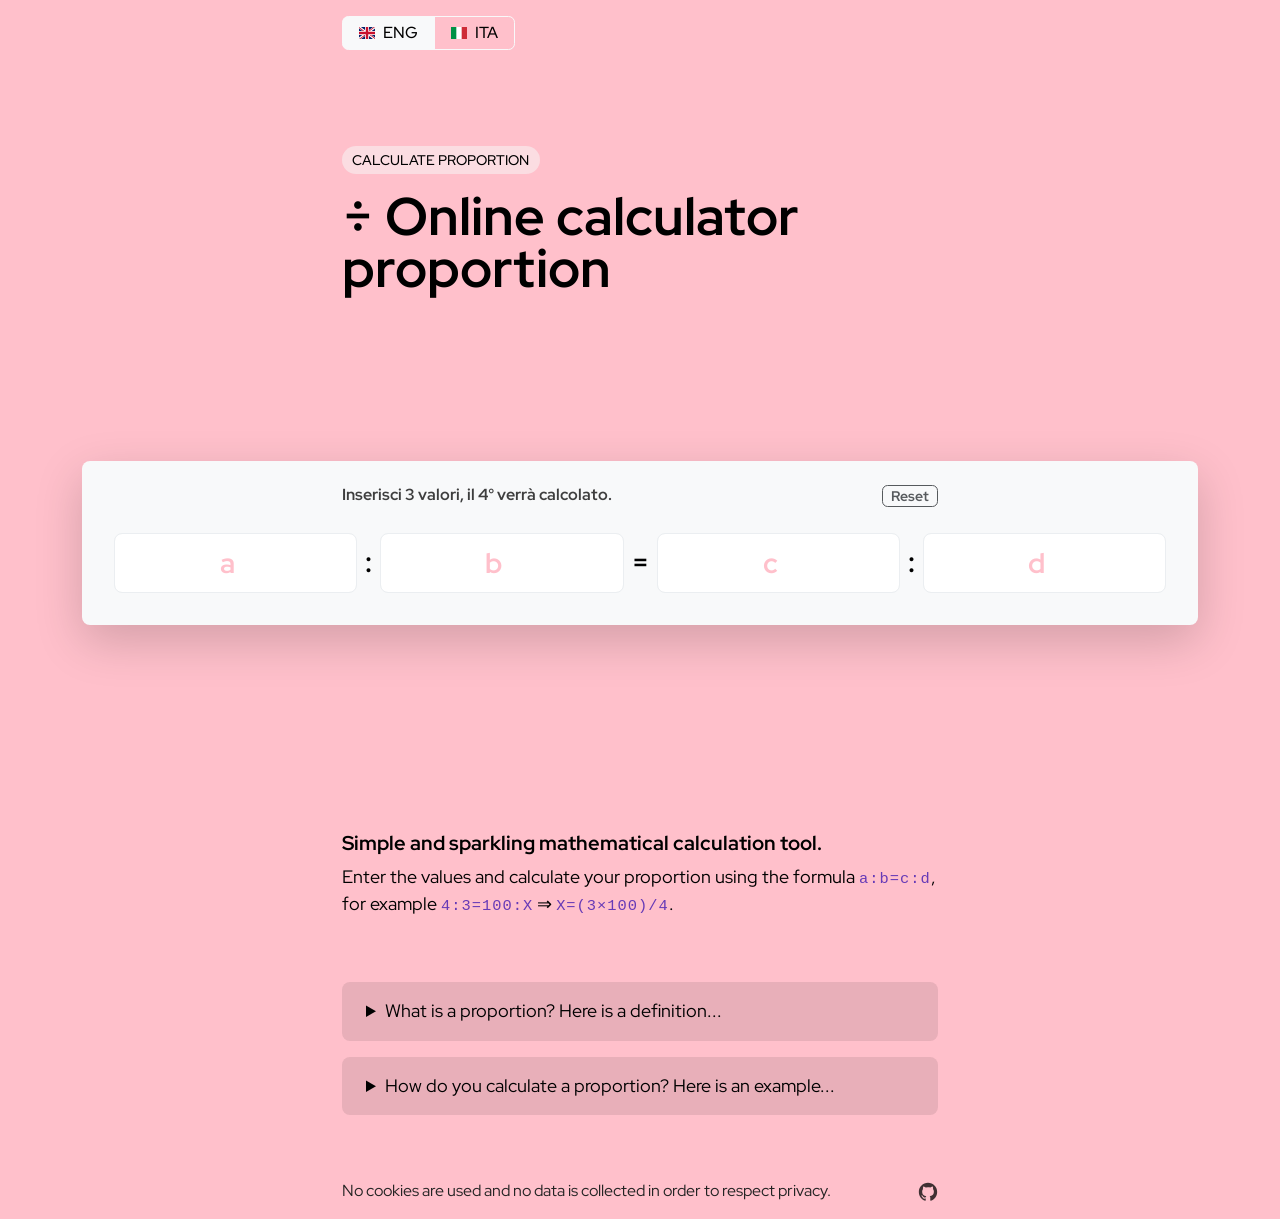
==== commit 7a6cc33e: "Add cookie consent and Google Analytics scripts Included Cookie Script for cookie consent and Google" ====
--- a/index.html
+++ b/index.html
@@ -1,156 +1,189 @@
 <!DOCTYPE html>
 <html lang="en">
-<head>
-  <meta charset="UTF-8" />
-  <meta name="viewport" content="width=device-width, initial-scale=1.0" />
-  <meta http-equiv="Cache-Control" content="public, max-age=86400">
-  <meta http-equiv="Expires" content="Tue, 01 Jan 2030 00:00:00 GMT">
+  <head>
+    <meta charset="UTF-8" />
+    <meta name="viewport" content="width=device-width, initial-scale=1.0" />
+    <meta http-equiv="Cache-Control" content="public, max-age=86400" />
+    <meta http-equiv="Expires" content="Tue, 01 Jan 2030 00:00:00 GMT" />
 
-  <title>÷ Calcolatore di proporzioni online</title>
-  <meta name="description"
-    content="Strumento di calcolo matematico semplice ed effervescente. Inserisci i valori e calcola la tua proporzione." />
+    <title>÷ Online calculator proportion</title>
+    <meta name="description" content="Simple and sparkling mathematical calculation tool. Enter the values and calculate your proportion." />
 
-  <meta name="keywords" content="proporzioni, calcolo, divisione, moltiplicazione, operazione" />
-  <meta name="author" content="Marco Gargano" />
-  <meta name="theme-color" content="#ffc0cb" />
+    <meta name="keywords" content="proportions, calculation, division, multiplication, operation" />
+    <meta name="author" content="Marco Gargano" />
+    <meta name="theme-color" content="#ffc0cb" />
 
-  <link rel="icon" type="image/x-icon" href="/img/calcola-proporzione-favicon.ico" />
-  <link rel="icon" type="image/png" href="/img/calcola-proporzione-favicon-96x96.png" sizes="96x96" />
-  <link rel="icon" type="image/svg+xml" href="/img/calcola-proporzione-favicon.svg" />
-  <link rel="apple-touch-icon" sizes="180x180" href="/img/calcola-proporzione-apple-touch-icon.png" />
+    <link rel="shortcut icon" type="image/x-icon" href="favicon.ico" />
+    <link rel="icon" type="image/x-icon" href="/img/calcola-proporzione-favicon.ico" />
+    <link rel="icon" type="image/png" href="/img/calcola-proporzione-favicon-96x96.png" sizes="96x96" />
+    <link rel="icon" type="image/svg+xml" href="/img/calcola-proporzione-favicon.svg" />
+    <link rel="apple-touch-icon" sizes="180x180" href="/img/calcola-proporzione-apple-touch-icon.png" />
 
-  <meta property="og:url" content="https://calcola-proporzione.github.io//" />
-  <meta property="og:type" content="website" />
-  <meta property="og:title" content="÷ Calcolatore di proporzioni online" />
-  <meta property="og:description"
-    content="Strumento di calcolo matematico semplice ed effervescente. Inserisci i valori e calcola la tua proporzione." />
-  <meta property="og:image" content="https://calcola-proporzione.github.io//img/calcola-proporzione-share.jpg" />
+    <meta property="og:url" content="https://calcola-proporzione.github.io/" />
+    <meta property="og:type" content="website" />
+    <meta property="og:title" content="÷ Online calculator proportion" />
+    <meta property="og:description" content="Simple and sparkling mathematical calculation tool. Enter the values and calculate your proportion." />
+    <meta property="og:image" content="https://calcola-proporzione.github.io/img/calcola-proporzione-share.jpg" />
 
-  <link rel="stylesheet" href="/css/style-bs.css?v=1.1" />
-  <link rel="stylesheet" href="/css/style.css?v=1.2" />
-</head>
+    <script type="text/javascript" charset="UTF-8" src="//cdn.cookie-script.com/s/a5aeaa537f977fadc650f5edd90afa59.js"></script>
+    <link rel="stylesheet" href="/css/style-bs.css?v=1.1" />
+    <link rel="stylesheet" href="/css/style.css?v=1.2" />
+    <!-- Google tag (gtag.js) -->
+    <script async src="https://www.googletagmanager.com/gtag/js?id=G-K63ZG7P29M"></script>
+    <script>
+      window.dataLayer = window.dataLayer || [];
+      function gtag() {
+        dataLayer.push(arguments);
+      }
+      gtag("js", new Date());
+      gtag("config", "G-K63ZG7P29M");
+    </script>
+  </head>
 
-<body class="min-vh-100 bg-secondary">
-  <div class="container-sm woila" role="main">
-    <div class="row">
-      <div class="col mt-5 pt-5">
-        <h1 class="badge rounded-pill text-bg-light bg-opacity-50 mb-3 text-uppercase fs-6"><small>Calcola
-            proporzione</small></h1>
-        <h2 class="h1 lh-1">÷ Calcolatore di proporzioni online</h2>
-      </div>
-    </div>
-  </div>
-  <div class="container container-form d-flex align-items-center my-5 woila woila-1" role="form">
-    <form id="calcoloForm" class="p-3 p-md-4 mb-5 bg-light rounded-3 shadow-lg" action="">
-
-      <div class="container-sm d-flex align-items-start justify-content-between my-3 my-md-0" style="height: 40px;">
-        <p class="fs-6 mb-0 fw-bold lh-sm opacity-75 w-100 risultato"></p>
-        <button type="button" class="btn btn-sm btn-outline-dark lh-sm fw-bold py-0 ms-2 opacity-75" id="resetBtn"><small>Reset</small></button>
-      </div>
-
-      <div class="d-flex flex-column flex-md-row text-center">
-        <div class="w-100 p-2">
-          <div class="">
-            <input type="number" step="any" name="x1" class="form-control form-control-lg fs-3 text-center"
-              id="valore-01" placeholder="a" />
-          </div>
-        </div>
-        <div class="fs-3 pt-3"><strong>&#58;</strong></div>
-        <div class="w-100 p-2">
-          <div class="">
-            <input type="number" step="any" name="y1" class="form-control form-control-lg fs-3 text-center"
-              id="valore-02" placeholder="b" />
-          </div>
-        </div>
-        <div class="fs-3 pt-3"><strong>&#61;</strong></div>
-        <div class="w-100 p-2">
-          <div class="">
-            <input type="number" step="any" name="y2" class="form-control form-control-lg fs-3 text-center"
-              id="valore-03" placeholder="c" />
-          </div>
-        </div>
-        <div class="fs-3 pt-3"><strong>&#58;</strong></div>
-        <div class="w-100 p-2">
-          <div class="">
-            <input type="number" step="any" name="x2" class="form-control form-control-lg fs-3 text-center"
-              id="valore-04" placeholder="d" />
+  <body class="min-vh-100 bg-secondary">
+    <div class="container-sm woila">
+      <div class="row">
+        <div class="col pt-3">
+          <div class="btn-group">
+            <a href="/" class="d-flex align-items-center btn btn-outline-light px-3 fs-6 active" aria-current="page">
+              <svg class="me-2" height="12" xmlns="http://www.w3.org/2000/svg" id="flag-icons-gb" viewBox="0 0 640 480">
+                <path fill="#012169" d="M0 0h640v480H0z"></path>
+                <path fill="#FFF" d="m75 0 244 181L562 0h78v62L400 241l240 178v61h-80L320 301 81 480H0v-60l239-178L0 64V0z"></path>
+                <path fill="#C8102E" d="m424 281 216 159v40L369 281zm-184 20 6 35L54 480H0zM640 0v3L391 191l2-44L590 0zM0 0l239 176h-60L0 42z"></path>
+                <path fill="#FFF" d="M241 0v480h160V0zM0 160v160h640V160z"></path>
+                <path fill="#C8102E" d="M0 193v96h640v-96zM273 0v480h96V0z"></path>
+              </svg>
+              ENG</a
+            >
+            <a href="/ita.html" class="d-flex align-items-center btn btn-outline-light text-black px-3 fs-6">
+              <svg class="me-2" height="12" xmlns="http://www.w3.org/2000/svg" id="flag-icons-it" viewBox="0 0 640 480">
+                <g fill-rule="evenodd" stroke-width="1pt">
+                  <path fill="#fff" d="M0 0h640v480H0z"></path>
+                  <path fill="#009246" d="M0 0h213.3v480H0z"></path>
+                  <path fill="#ce2b37" d="M426.7 0H640v480H426.7z"></path>
+                </g>
+              </svg>
+              ITA</a
+            >
           </div>
         </div>
       </div>
-    </form>
-  </div>
-  <div class="container-sm mt-5 mb-4 woila woila-2">
-    <div class="row">
-      <div class="col">
-        <h3 class="fs-5"><strong>Strumento di calcolo matematico semplice ed effervescente.</strong></h3>
-        <p class="">Inserisci i valori e calcola la tua proporzione con la formula <code
-            class="text-nowrap">a&#58;b&#61;c&#58;d</code>, come per esempio <code
-            class="text-nowrap">4&#58;3&#61;100&#58;X</code> &#8658; <code
-            class="text-nowrap">X&#61;(3&times;100)/4</code>.</p>
+    </div>
+
+    <div class="container-sm woila" role="main">
+      <div class="row">
+        <div class="col mt-5 pt-5">
+          <h1 class="badge rounded-pill text-bg-light bg-opacity-50 mb-3 text-uppercase fs-6"><small>Calculate proportion</small></h1>
+          <h2 class="h1 lh-1">÷ Online calculator proportion</h2>
+        </div>
       </div>
     </div>
-  </div>
-  <div class="container-sm my-5 woila woila-3" role="contentinfo">
-    <!-- <hr class="container-sm mb-5 w-25 border-0 opacity-75"> -->
-    <div class="row">
-      <div class="col">
-        <details class="p-3 rounded-3 px-4 mb-3 bg-primary bg-opacity-10">
-          <summary>Cosa è una proporzione? Di seguito una definizione...</summary>
-          <p class="mt-4">In matematica, una proporzione è <strong>l'uguaglianza tra due rapporti</strong>.
-            In altre parole, è una relazione che stabilisce un'equivalenza tra quattro grandezze, dette termini, che
-            sono tra loro proporzionali.</p>
-          <p>La proprietà fondamentale delle proporzioni afferma che <strong>il prodotto dei medi è uguale al prodotto
-              degli estremi</strong>. </p>
-          <p>Se <code><strong>a&#58;b&#61;c&#58;d</strong></code>, allora
-            <code><strong>a&times;d&#61;b&times;c</strong></code>.</p>
-        </details>
+    <div class="container container-form d-flex align-items-center my-5 woila woila-1" role="form">
+      <form id="calcoloForm" class="p-3 p-md-4 mb-5 bg-light rounded-3 shadow-lg" action="">
+        <div class="container-sm d-flex align-items-start justify-content-between my-3 my-md-0" style="height: 40px">
+          <p class="fs-6 mb-0 fw-bold lh-sm opacity-75 w-100 risultato"></p>
+          <button type="button" class="btn btn-sm btn-outline-dark lh-sm fw-bold py-0 ms-2 opacity-75" id="resetBtn"><small>Reset</small></button>
+        </div>
+
+        <div class="d-flex flex-column flex-md-row text-center">
+          <div class="w-100 p-2">
+            <div class="">
+              <input type="number" step="any" name="x1" class="form-control form-control-lg fs-3 text-center" id="valore-01" placeholder="a" />
+            </div>
+          </div>
+          <div class="fs-3 pt-3"><strong>&#58;</strong></div>
+          <div class="w-100 p-2">
+            <div class="">
+              <input type="number" step="any" name="y1" class="form-control form-control-lg fs-3 text-center" id="valore-02" placeholder="b" />
+            </div>
+          </div>
+          <div class="fs-3 pt-3"><strong>&#61;</strong></div>
+          <div class="w-100 p-2">
+            <div class="">
+              <input type="number" step="any" name="y2" class="form-control form-control-lg fs-3 text-center" id="valore-03" placeholder="c" />
+            </div>
+          </div>
+          <div class="fs-3 pt-3"><strong>&#58;</strong></div>
+          <div class="w-100 p-2">
+            <div class="">
+              <input type="number" step="any" name="x2" class="form-control form-control-lg fs-3 text-center" id="valore-04" placeholder="d" />
+            </div>
+          </div>
+        </div>
+      </form>
+    </div>
+    <div class="container-sm mt-5 mb-4 woila woila-2">
+      <div class="row">
+        <div class="col">
+          <h3 class="fs-5"><strong>Simple and sparkling mathematical calculation tool.</strong></h3>
+          <p class="">Enter the values and calculate your proportion using the formula <code class="text-nowrap">a&#58;b&#61;c&#58;d</code>, for example <code class="text-nowrap">4&#58;3&#61;100&#58;X</code> &#8658; <code class="text-nowrap">X&#61;(3&times;100)/4</code>.</p>
+        </div>
       </div>
     </div>
-    <div class="row">
-      <div class="col">
-        <details class="p-3 rounded-3 px-4 mb-3 bg-primary bg-opacity-10">
-          <summary>Come si calcola una proporzione? Di seguito un esempio...</summary>
-          <p class="mt-4">Un <strong>caso pratico</strong>: abbiamo un'immagine larga 100 cm e dobbiamo calcolare
-            l'altezza, proporzionale a 4:3; quanto sarà alta l'immagine?</p>
-          <p class="mb-1">Per calcolarlo dovremmo effettuare le seguenti operazioni:</p>
-          <ul>
-            <li>
-              <code class="text-nowrap">4&#58;3&#61;100&#58;<strong>X</strong></code>
-            </li>
-            <li>
-              <code class="text-nowrap"><strong>X</strong>&#61;(3&times;100)/4</code>
-            </li>
-            <li>
-              <code class="text-nowrap"><strong>X</strong>&#61;75</code>
-            </li>
-          </ul>
-          <p>Quindi l'immagine sarà alta: 75 cm.</p>
-          <p class="mb-1">In matematica, considerando la proporzione: <code
-              class="text-nowrap">4&#58;3&#61;100&#58;75</code></p>
-          <ul>
-            <li>il <strong>prodotto dei medi</strong> è: <code
-                class="text-nowrap">3&times;100&#61;<strong>300</strong></code></li>
-            <li>il <strong>prodotto degli estremi</strong> è: <code
-                class="text-nowrap">4&times;75&#61;<strong>300</strong></code></li>
-          </ul>
-          <p>Poiché i due prodotti sono <strong>uguali</strong> a <code><strong>300</strong></code>, la proporzione è
-            valida!</p>
-        </details>
+    <div class="container-sm my-5 woila woila-3" role="contentinfo">
+      <div class="row">
+        <div class="col">
+          <details class="p-3 rounded-3 px-4 mb-3 bg-primary bg-opacity-10">
+            <summary>What is a proportion? Here is a definition...</summary>
+            <p class="mt-4">In mathematics, a proportion is <strong>the equality between two ratios</strong>. In other words, it is a relation that establishes an equivalence between four quantities, called terms, which are proportional to each other.</p>
+            <p>The fundamental property of proportions states that <strong>the product of the means is equal to the product of the extremes</strong>.</p>
+            <p>
+              If <code><strong>a&#58;b&#61;c&#58;d</strong></code
+              >, then <code><strong>a&times;d&#61;b&times;c</strong></code
+              >.
+            </p>
+          </details>
+        </div>
+      </div>
+      <div class="row">
+        <div class="col">
+          <details class="p-3 rounded-3 px-4 mb-3 bg-primary bg-opacity-10">
+            <summary>How do you calculate a proportion? Here is an example...</summary>
+            <p class="mt-4">A <strong>practical case</strong>: we have an image 100 cm wide and we need to calculate the height, proportional to 4:3; how tall will the image be?</p>
+            <p class="mb-1">To calculate it we should perform the following operations:</p>
+            <ul>
+              <li>
+                <code class="text-nowrap">4&#58;3&#61;100&#58;<strong>X</strong></code>
+              </li>
+              <li>
+                <code class="text-nowrap"><strong>X</strong>&#61;(3&times;100)/4</code>
+              </li>
+              <li>
+                <code class="text-nowrap"><strong>X</strong>&#61;75</code>
+              </li>
+            </ul>
+            <p>Therefore the image will be 75 cm tall.</p>
+            <p class="mb-1">In mathematics, considering the proportion: <code class="text-nowrap">4&#58;3&#61;100&#58;75</code></p>
+            <ul>
+              <li>
+                the <strong>product of the means</strong> is: <code class="text-nowrap">3&times;100&#61;<strong>300</strong></code>
+              </li>
+              <li>
+                the <strong>product of the extremes</strong> is: <code class="text-nowrap">4&times;75&#61;<strong>300</strong></code>
+              </li>
+            </ul>
+            <p>
+              Since the two products are <strong>equal</strong> to <code><strong>300</strong></code
+              >, the proportion is valid!
+            </p>
+          </details>
+        </div>
       </div>
     </div>
-  </div>
-  <div class="container-sm my-3 woila woila-3">
-    <p class="text-primary fs-6">Non si utilizzano cookies e nessun dato viene raccolto per rispettare la privacy.
+    <div class="container-sm my-3 woila woila-3">
+      <p class="text-primary fs-6">
+        No cookies are used and no data is collected in order to respect privacy.
 
-    <a class="float-end ms-2 opacity-75" aria-label="GitHub Homepage" href="https://github.com/Calcola-Proporzione/calcola-proporzione.github.io" target="_blank">
-      <svg aria-hidden="true" height="24" viewBox="0 0 24 24" version="1.1" width="20" data-view-component="true" class="octicon octicon-mark-github">
-        <path d="M12 1C5.923 1 1 5.923 1 12c0 4.867 3.149 8.979 7.521 10.436.55.096.756-.233.756-.522 0-.262-.013-1.128-.013-2.049-2.764.509-3.479-.674-3.699-1.292-.124-.317-.66-1.293-1.127-1.554-.385-.207-.936-.715-.014-.729.866-.014 1.485.797 1.691 1.128.99 1.663 2.571 1.196 3.204.907.096-.715.385-1.196.701-1.471-2.448-.275-5.005-1.224-5.005-5.432 0-1.196.426-2.186 1.128-2.956-.111-.275-.496-1.402.11-2.915 0 0 .921-.288 3.024 1.128a10.193 10.193 0 0 1 2.75-.371c.936 0 1.871.123 2.75.371 2.104-1.43 3.025-1.128 3.025-1.128.605 1.513.221 2.64.111 2.915.701.77 1.127 1.747 1.127 2.956 0 4.222-2.571 5.157-5.019 5.432.399.344.743 1.004.743 2.035 0 1.471-.014 2.654-.014 3.025 0 .289.206.632.756.522C19.851 20.979 23 16.854 23 12c0-6.077-4.922-11-11-11Z"></path>
-    </svg>
-    </a>
-    </p>
-  </div>
-  <script defer src="/js/confetti.min.js?v=1.0" ></script>
-  <script defer src="/js/calcolo.js?v=1.0"></script>
-</body>
-
-</html>+        <a class="float-end ms-2 opacity-75" aria-label="GitHub Homepage" href="https://github.com/Calcola-Proporzione/calcola-proporzione.github.io" target="_blank">
+          <svg aria-hidden="true" height="24" viewBox="0 0 24 24" version="1.1" width="20" data-view-component="true" class="octicon octicon-mark-github">
+            <path
+              d="M12 1C5.923 1 1 5.923 1 12c0 4.867 3.149 8.979 7.521 10.436.55.096.756-.233.756-.522 0-.262-.013-1.128-.013-2.049-2.764.509-3.479-.674-3.699-1.292-.124-.317-.66-1.293-1.127-1.554-.385-.207-.936-.715-.014-.729.866-.014 1.485.797 1.691 1.128.99 1.663 2.571 1.196 3.204.907.096-.715.385-1.196.701-1.471-2.448-.275-5.005-1.224-5.005-5.432 0-1.196.426-2.186 1.128-2.956-.111-.275-.496-1.402.11-2.915 0 0 .921-.288 3.024 1.128a10.193 10.193 0 0 1 2.75-.371c.936 0 1.871.123 2.75.371 2.104-1.43 3.025-1.128 3.025-1.128.605 1.513.221 2.64.111 2.915.701.77 1.127 1.747 1.127 2.956 0 4.222-2.571 5.157-5.019 5.432.399.344.743 1.004.743 2.035 0 1.471-.014 2.654-.014 3.025 0 .289.206.632.756.522C19.851 20.979 23 16.854 23 12c0-6.077-4.922-11-11-11Z"
+            ></path>
+          </svg>
+        </a>
+      </p>
+    </div>
+    <script defer src="/js/confetti.min.js?v=1.0"></script>
+    <script defer src="/js/calcolo.js?v=1.0"></script>
+  </body>
+</html>
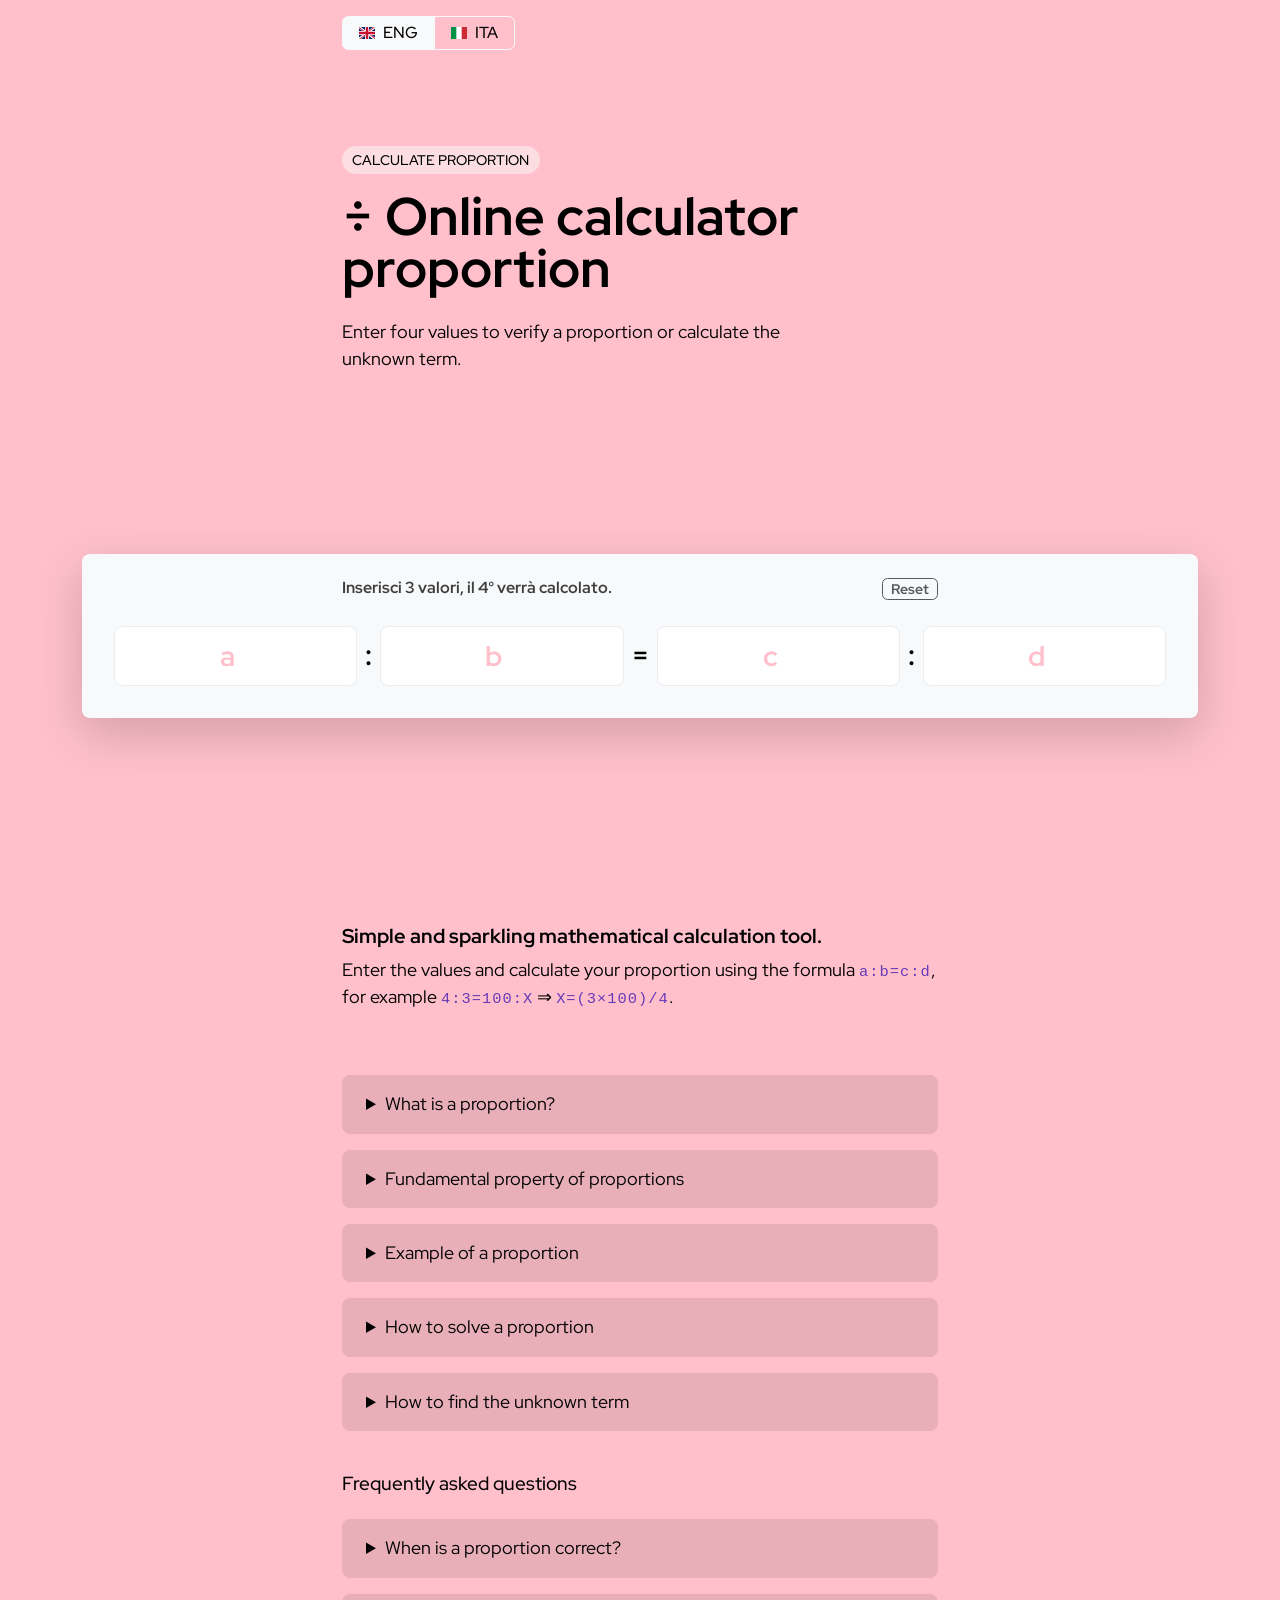
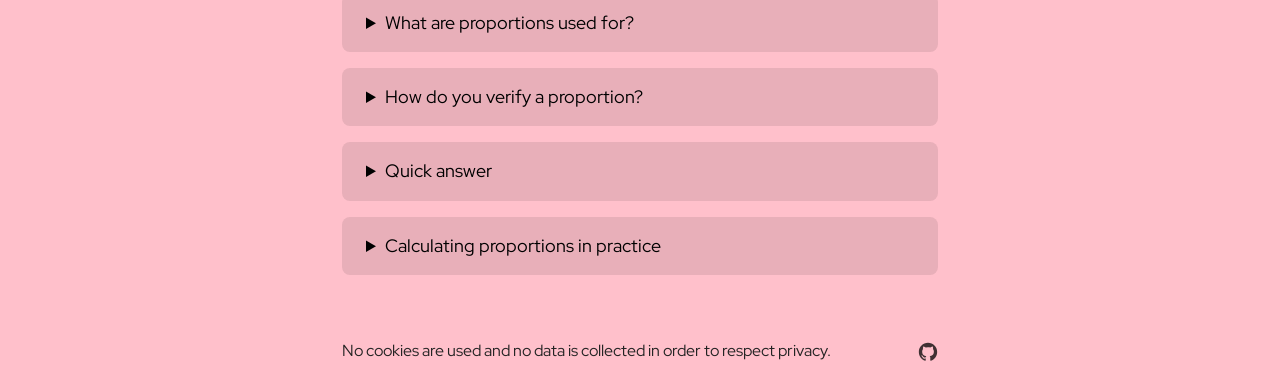
==== commit 547b29f1: "Add files via upload refactor: update meta tags, add FAQ schema, and restructure ita.html content" ====
--- a/index.html
+++ b/index.html
@@ -1,189 +1,320 @@
 <!DOCTYPE html>
 <html lang="en">
-  <head>
-    <meta charset="UTF-8" />
-    <meta name="viewport" content="width=device-width, initial-scale=1.0" />
-    <meta http-equiv="Cache-Control" content="public, max-age=86400" />
-    <meta http-equiv="Expires" content="Tue, 01 Jan 2030 00:00:00 GMT" />
-
-    <title>÷ Online calculator proportion</title>
-    <meta name="description" content="Simple and sparkling mathematical calculation tool. Enter the values and calculate your proportion." />
-
-    <meta name="keywords" content="proportions, calculation, division, multiplication, operation" />
-    <meta name="author" content="Marco Gargano" />
-    <meta name="theme-color" content="#ffc0cb" />
-
-    <link rel="shortcut icon" type="image/x-icon" href="favicon.ico" />
-    <link rel="icon" type="image/x-icon" href="/img/calcola-proporzione-favicon.ico" />
-    <link rel="icon" type="image/png" href="/img/calcola-proporzione-favicon-96x96.png" sizes="96x96" />
-    <link rel="icon" type="image/svg+xml" href="/img/calcola-proporzione-favicon.svg" />
-    <link rel="apple-touch-icon" sizes="180x180" href="/img/calcola-proporzione-apple-touch-icon.png" />
-
-    <meta property="og:url" content="https://calcola-proporzione.github.io/" />
-    <meta property="og:type" content="website" />
-    <meta property="og:title" content="÷ Online calculator proportion" />
-    <meta property="og:description" content="Simple and sparkling mathematical calculation tool. Enter the values and calculate your proportion." />
-    <meta property="og:image" content="https://calcola-proporzione.github.io/img/calcola-proporzione-share.jpg" />
-
-    <script type="text/javascript" charset="UTF-8" src="//cdn.cookie-script.com/s/a5aeaa537f977fadc650f5edd90afa59.js"></script>
-    <link rel="stylesheet" href="/css/style-bs.css?v=1.1" />
-    <link rel="stylesheet" href="/css/style.css?v=1.2" />
-    <!-- Google tag (gtag.js) -->
-    <script async src="https://www.googletagmanager.com/gtag/js?id=G-K63ZG7P29M"></script>
-    <script>
-      window.dataLayer = window.dataLayer || [];
-      function gtag() {
-        dataLayer.push(arguments);
-      }
-      gtag("js", new Date());
-      gtag("config", "G-K63ZG7P29M");
+
+<head>
+  <meta charset="UTF-8" />
+  <meta name="viewport" content="width=device-width, initial-scale=1.0" />
+  <meta http-equiv="Cache-Control" content="public, max-age=86400" />
+  <meta http-equiv="Expires" content="Tue, 01 Jan 2030 00:00:00 GMT" />
+
+  <title>÷ Online calculator proportion</title>
+  <meta name="description"
+    content="Simple and sparkling mathematical calculation tool. Enter the values and calculate your proportion." />
+
+  <meta name="keywords" content="proportions, calculation, division, multiplication, operation" />
+  <meta name="author" content="Marco Gargano" />
+  <meta name="theme-color" content="#ffc0cb" />
+
+  <link rel="canonical" href="https://calcola-proporzione.github.io" />
+  <link rel="shortcut icon" type="image/x-icon" href="favicon.ico" />
+  <link rel="icon" type="image/x-icon" href="/img/calcola-proporzione-favicon.ico" />
+  <link rel="icon" type="image/png" href="/img/calcola-proporzione-favicon-96x96.png" sizes="96x96" />
+  <link rel="icon" type="image/svg+xml" href="/img/calcola-proporzione-favicon.svg" />
+  <link rel="apple-touch-icon" sizes="180x180" href="/img/calcola-proporzione-apple-touch-icon.png" />
+
+  <meta property="og:url" content="https://calcola-proporzione.github.io" />
+  <meta property="og:type" content="website" />
+  <meta property="og:title" content="÷ Online calculator proportion" />
+  <meta property="og:description"
+    content="Simple and sparkling mathematical calculation tool. Enter the values and calculate your proportion." />
+  <meta property="og:image" content="https://calcola-proporzione.github.io/img/calcola-proporzione-share.jpg" />
+
+  <script type="text/javascript" charset="UTF-8"
+    src="//cdn.cookie-script.com/s/a5aeaa537f977fadc650f5edd90afa59.js"></script>
+  <link rel="stylesheet" href="/css/style-bs.css?v=1.1" />
+  <link rel="stylesheet" href="/css/style.css?v=1.2" />
+  <script type="application/ld+json">
+    {
+      "@context": "https://schema.org",
+      "@type": "FAQPage",
+      "mainEntity": [
+        {
+          "@type": "Question",
+          "name": "When is a proportion correct?",
+          "acceptedAnswer": {
+            "@type": "Answer",
+            "text": "A proportion is correct when the two ratios have the same value."
+          }
+        },
+        {
+          "@type": "Question",
+          "name": "How do you verify a proportion?",
+          "acceptedAnswer": {
+            "@type": "Answer",
+            "text": "It is verified by multiplying means and extremes and comparing the results."
+          }
+        },
+        {
+          "@type": "Question",
+          "name": "What are proportions used for?",
+          "acceptedAnswer": {
+            "@type": "Answer",
+            "text": "They are used to compare quantities and solve mathematical and practical problems."
+          }
+        }
+      ]
+    }
     </script>
-  </head>
-
-  <body class="min-vh-100 bg-secondary">
-    <div class="container-sm woila">
-      <div class="row">
-        <div class="col pt-3">
-          <div class="btn-group">
-            <a href="/" class="d-flex align-items-center btn btn-outline-light px-3 fs-6 active" aria-current="page">
-              <svg class="me-2" height="12" xmlns="http://www.w3.org/2000/svg" id="flag-icons-gb" viewBox="0 0 640 480">
-                <path fill="#012169" d="M0 0h640v480H0z"></path>
-                <path fill="#FFF" d="m75 0 244 181L562 0h78v62L400 241l240 178v61h-80L320 301 81 480H0v-60l239-178L0 64V0z"></path>
-                <path fill="#C8102E" d="m424 281 216 159v40L369 281zm-184 20 6 35L54 480H0zM640 0v3L391 191l2-44L590 0zM0 0l239 176h-60L0 42z"></path>
-                <path fill="#FFF" d="M241 0v480h160V0zM0 160v160h640V160z"></path>
-                <path fill="#C8102E" d="M0 193v96h640v-96zM273 0v480h96V0z"></path>
-              </svg>
-              ENG</a
-            >
-            <a href="/ita.html" class="d-flex align-items-center btn btn-outline-light text-black px-3 fs-6">
-              <svg class="me-2" height="12" xmlns="http://www.w3.org/2000/svg" id="flag-icons-it" viewBox="0 0 640 480">
-                <g fill-rule="evenodd" stroke-width="1pt">
-                  <path fill="#fff" d="M0 0h640v480H0z"></path>
-                  <path fill="#009246" d="M0 0h213.3v480H0z"></path>
-                  <path fill="#ce2b37" d="M426.7 0H640v480H426.7z"></path>
-                </g>
-              </svg>
-              ITA</a
-            >
+  <script type="application/ld+json">
+    {
+      "@context": "https://schema.org",
+      "@type": "HowTo",
+      "name": "How to solve a proportion",
+      "step": [
+        { "@type": "HowToStep", "text": "Identify the four terms of the proportion." },
+        { "@type": "HowToStep", "text": "Multiply the means." },
+        { "@type": "HowToStep", "text": "Multiply the extremes." },
+        { "@type": "HowToStep", "text": "Verify that the products are equal." }
+      ]
+    }
+    </script>
+  <!-- Google tag (gtag.js) -->
+  <script async src="https://www.googletagmanager.com/gtag/js?id=G-K63ZG7P29M"></script>
+  <script>
+    window.dataLayer = window.dataLayer || [];
+    function gtag() {
+      dataLayer.push(arguments);
+    }
+    gtag("js", new Date());
+    gtag("config", "G-K63ZG7P29M");
+  </script>
+</head>
+
+<body class="min-vh-100 bg-secondary">
+  <div class="container-sm woila">
+    <div class="row">
+      <div class="col pt-3">
+        <div class="btn-group">
+          <a href="/" class="d-flex align-items-center btn btn-outline-light px-3 fs-6 active" aria-current="page">
+            <svg class="me-2" height="12" xmlns="http://www.w3.org/2000/svg" id="flag-icons-gb" viewBox="0 0 640 480">
+              <path fill="#012169" d="M0 0h640v480H0z"></path>
+              <path fill="#FFF"
+                d="m75 0 244 181L562 0h78v62L400 241l240 178v61h-80L320 301 81 480H0v-60l239-178L0 64V0z"></path>
+              <path fill="#C8102E"
+                d="m424 281 216 159v40L369 281zm-184 20 6 35L54 480H0zM640 0v3L391 191l2-44L590 0zM0 0l239 176h-60L0 42z">
+              </path>
+              <path fill="#FFF" d="M241 0v480h160V0zM0 160v160h640V160z"></path>
+              <path fill="#C8102E" d="M0 193v96h640v-96zM273 0v480h96V0z"></path>
+            </svg>
+            ENG</a>
+          <a href="/ita.html" class="d-flex align-items-center btn btn-outline-light text-black px-3 fs-6">
+            <svg class="me-2" height="12" xmlns="http://www.w3.org/2000/svg" id="flag-icons-it" viewBox="0 0 640 480">
+              <g fill-rule="evenodd" stroke-width="1pt">
+                <path fill="#fff" d="M0 0h640v480H0z"></path>
+                <path fill="#009246" d="M0 0h213.3v480H0z"></path>
+                <path fill="#ce2b37" d="M426.7 0H640v480H426.7z"></path>
+              </g>
+            </svg>
+            ITA</a>
+        </div>
+      </div>
+    </div>
+  </div>
+
+  <div class="container-sm woila" role="main">
+    <div class="row">
+      <div class="col-md-10 mt-5 pt-5">
+        <h1 class="badge rounded-pill text-bg-light bg-opacity-50 mb-3 text-uppercase fs-6"><small>Calculate
+            proportion</small></h1>
+        <h2 class="h1 lh-1">÷ Online calculator proportion</h2>
+        <p class="my-4">Enter four values to verify a proportion or calculate the unknown term.</p>
+      </div>
+    </div>
+  </div>
+  <div class="container container-form d-flex align-items-center my-5 woila woila-1" role="form">
+    <form id="calcoloForm" class="p-3 p-md-4 mb-5 bg-light rounded-3 shadow-lg" action="">
+      <div class="container-sm d-flex align-items-start justify-content-between my-3 my-md-0" style="height: 40px">
+        <p class="fs-6 mb-0 fw-bold lh-sm opacity-75 w-100 risultato"></p>
+        <button type="button" class="btn btn-sm btn-outline-dark lh-sm fw-bold py-0 ms-2 opacity-75"
+          id="resetBtn"><small>Reset</small></button>
+      </div>
+
+      <div class="d-flex flex-column flex-md-row text-center">
+        <div class="w-100 p-2">
+          <div class="">
+            <input type="number" step="any" name="x1" class="form-control form-control-lg fs-3 text-center"
+              id="valore-01" placeholder="a" />
           </div>
         </div>
-      </div>
-    </div>
-
-    <div class="container-sm woila" role="main">
-      <div class="row">
-        <div class="col mt-5 pt-5">
-          <h1 class="badge rounded-pill text-bg-light bg-opacity-50 mb-3 text-uppercase fs-6"><small>Calculate proportion</small></h1>
-          <h2 class="h1 lh-1">÷ Online calculator proportion</h2>
-        </div>
-      </div>
-    </div>
-    <div class="container container-form d-flex align-items-center my-5 woila woila-1" role="form">
-      <form id="calcoloForm" class="p-3 p-md-4 mb-5 bg-light rounded-3 shadow-lg" action="">
-        <div class="container-sm d-flex align-items-start justify-content-between my-3 my-md-0" style="height: 40px">
-          <p class="fs-6 mb-0 fw-bold lh-sm opacity-75 w-100 risultato"></p>
-          <button type="button" class="btn btn-sm btn-outline-dark lh-sm fw-bold py-0 ms-2 opacity-75" id="resetBtn"><small>Reset</small></button>
-        </div>
-
-        <div class="d-flex flex-column flex-md-row text-center">
-          <div class="w-100 p-2">
-            <div class="">
-              <input type="number" step="any" name="x1" class="form-control form-control-lg fs-3 text-center" id="valore-01" placeholder="a" />
-            </div>
+        <div class="fs-3 pt-3"><strong>&#58;</strong></div>
+        <div class="w-100 p-2">
+          <div class="">
+            <input type="number" step="any" name="y1" class="form-control form-control-lg fs-3 text-center"
+              id="valore-02" placeholder="b" />
           </div>
-          <div class="fs-3 pt-3"><strong>&#58;</strong></div>
-          <div class="w-100 p-2">
-            <div class="">
-              <input type="number" step="any" name="y1" class="form-control form-control-lg fs-3 text-center" id="valore-02" placeholder="b" />
-            </div>
+        </div>
+        <div class="fs-3 pt-3"><strong>&#61;</strong></div>
+        <div class="w-100 p-2">
+          <div class="">
+            <input type="number" step="any" name="y2" class="form-control form-control-lg fs-3 text-center"
+              id="valore-03" placeholder="c" />
           </div>
-          <div class="fs-3 pt-3"><strong>&#61;</strong></div>
-          <div class="w-100 p-2">
-            <div class="">
-              <input type="number" step="any" name="y2" class="form-control form-control-lg fs-3 text-center" id="valore-03" placeholder="c" />
-            </div>
+        </div>
+        <div class="fs-3 pt-3"><strong>&#58;</strong></div>
+        <div class="w-100 p-2">
+          <div class="">
+            <input type="number" step="any" name="x2" class="form-control form-control-lg fs-3 text-center"
+              id="valore-04" placeholder="d" />
           </div>
-          <div class="fs-3 pt-3"><strong>&#58;</strong></div>
-          <div class="w-100 p-2">
-            <div class="">
-              <input type="number" step="any" name="x2" class="form-control form-control-lg fs-3 text-center" id="valore-04" placeholder="d" />
-            </div>
-          </div>
-        </div>
-      </form>
-    </div>
-    <div class="container-sm mt-5 mb-4 woila woila-2">
-      <div class="row">
-        <div class="col">
-          <h3 class="fs-5"><strong>Simple and sparkling mathematical calculation tool.</strong></h3>
-          <p class="">Enter the values and calculate your proportion using the formula <code class="text-nowrap">a&#58;b&#61;c&#58;d</code>, for example <code class="text-nowrap">4&#58;3&#61;100&#58;X</code> &#8658; <code class="text-nowrap">X&#61;(3&times;100)/4</code>.</p>
-        </div>
-      </div>
-    </div>
-    <div class="container-sm my-5 woila woila-3" role="contentinfo">
-      <div class="row">
-        <div class="col">
-          <details class="p-3 rounded-3 px-4 mb-3 bg-primary bg-opacity-10">
-            <summary>What is a proportion? Here is a definition...</summary>
-            <p class="mt-4">In mathematics, a proportion is <strong>the equality between two ratios</strong>. In other words, it is a relation that establishes an equivalence between four quantities, called terms, which are proportional to each other.</p>
-            <p>The fundamental property of proportions states that <strong>the product of the means is equal to the product of the extremes</strong>.</p>
-            <p>
-              If <code><strong>a&#58;b&#61;c&#58;d</strong></code
-              >, then <code><strong>a&times;d&#61;b&times;c</strong></code
-              >.
-            </p>
-          </details>
-        </div>
-      </div>
-      <div class="row">
-        <div class="col">
-          <details class="p-3 rounded-3 px-4 mb-3 bg-primary bg-opacity-10">
-            <summary>How do you calculate a proportion? Here is an example...</summary>
-            <p class="mt-4">A <strong>practical case</strong>: we have an image 100 cm wide and we need to calculate the height, proportional to 4:3; how tall will the image be?</p>
-            <p class="mb-1">To calculate it we should perform the following operations:</p>
-            <ul>
-              <li>
-                <code class="text-nowrap">4&#58;3&#61;100&#58;<strong>X</strong></code>
-              </li>
-              <li>
-                <code class="text-nowrap"><strong>X</strong>&#61;(3&times;100)/4</code>
-              </li>
-              <li>
-                <code class="text-nowrap"><strong>X</strong>&#61;75</code>
-              </li>
-            </ul>
-            <p>Therefore the image will be 75 cm tall.</p>
-            <p class="mb-1">In mathematics, considering the proportion: <code class="text-nowrap">4&#58;3&#61;100&#58;75</code></p>
-            <ul>
-              <li>
-                the <strong>product of the means</strong> is: <code class="text-nowrap">3&times;100&#61;<strong>300</strong></code>
-              </li>
-              <li>
-                the <strong>product of the extremes</strong> is: <code class="text-nowrap">4&times;75&#61;<strong>300</strong></code>
-              </li>
-            </ul>
-            <p>
-              Since the two products are <strong>equal</strong> to <code><strong>300</strong></code
-              >, the proportion is valid!
-            </p>
-          </details>
-        </div>
-      </div>
-    </div>
-    <div class="container-sm my-3 woila woila-3">
-      <p class="text-primary fs-6">
-        No cookies are used and no data is collected in order to respect privacy.
-
-        <a class="float-end ms-2 opacity-75" aria-label="GitHub Homepage" href="https://github.com/Calcola-Proporzione/calcola-proporzione.github.io" target="_blank">
-          <svg aria-hidden="true" height="24" viewBox="0 0 24 24" version="1.1" width="20" data-view-component="true" class="octicon octicon-mark-github">
-            <path
-              d="M12 1C5.923 1 1 5.923 1 12c0 4.867 3.149 8.979 7.521 10.436.55.096.756-.233.756-.522 0-.262-.013-1.128-.013-2.049-2.764.509-3.479-.674-3.699-1.292-.124-.317-.66-1.293-1.127-1.554-.385-.207-.936-.715-.014-.729.866-.014 1.485.797 1.691 1.128.99 1.663 2.571 1.196 3.204.907.096-.715.385-1.196.701-1.471-2.448-.275-5.005-1.224-5.005-5.432 0-1.196.426-2.186 1.128-2.956-.111-.275-.496-1.402.11-2.915 0 0 .921-.288 3.024 1.128a10.193 10.193 0 0 1 2.75-.371c.936 0 1.871.123 2.75.371 2.104-1.43 3.025-1.128 3.025-1.128.605 1.513.221 2.64.111 2.915.701.77 1.127 1.747 1.127 2.956 0 4.222-2.571 5.157-5.019 5.432.399.344.743 1.004.743 2.035 0 1.471-.014 2.654-.014 3.025 0 .289.206.632.756.522C19.851 20.979 23 16.854 23 12c0-6.077-4.922-11-11-11Z"
-            ></path>
-          </svg>
-        </a>
-      </p>
-    </div>
-    <script defer src="/js/confetti.min.js?v=1.0"></script>
-    <script defer src="/js/calcolo.js?v=1.0"></script>
-  </body>
-</html>
+        </div>
+      </div>
+    </form>
+  </div>
+  <div class="container-sm mt-5 mb-4 woila woila-2">
+    <div class="row">
+      <div class="col">
+        <h3 class="fs-5"><strong>Simple and sparkling mathematical calculation tool.</strong></h3>
+        <p class="">Enter the values and calculate your proportion using the formula <code
+            class="text-nowrap">a&#58;b&#61;c&#58;d</code>, for example <code
+            class="text-nowrap">4&#58;3&#61;100&#58;X</code> &#8658; <code
+            class="text-nowrap">X&#61;(3&times;100)/4</code>.</p>
+      </div>
+    </div>
+  </div>
+  <div class="container-sm my-5 woila woila-3" role="contentinfo">
+    <!-- <hr class="container-sm mb-5 w-25 border-0 opacity-75"> -->
+
+
+    <div class="row">
+      <div class="col">
+
+        <!-- DIRECT ANSWER -->
+        <details class="p-3 rounded-3 px-4 mb-3 bg-primary bg-opacity-10">
+          <summary>What is a proportion?</summary>
+          <p class="mt-4">In mathematics, a proportion is <strong>the equality between two ratios</strong>. In other
+            words, it is a relation that establishes an equivalence between four quantities, called terms, which are
+            proportional to each other.</p>
+        </details>
+      </div>
+    </div>
+    <div class="row">
+      <div class="col">
+        <!-- PROPERTY -->
+        <details class="p-3 rounded-3 px-4 mb-3 bg-primary bg-opacity-10">
+          <summary>Fundamental property of proportions</summary>
+          <p class="mt-4">The product of the means is equal to the product of the extremes: <strong
+              class="text-nowrap">a × d = b × c</strong></p>
+        </details>
+      </div>
+    </div>
+    <div class="row">
+      <div class="col">
+        <!-- EXAMPLE -->
+        <details class="p-3 rounded-3 px-4 mb-3 bg-primary bg-opacity-10">
+          <summary>Example of a proportion</summary>
+          <p class="mt-4"><strong class="text-nowrap">20:10 = 40:20</strong> is a proportion because both ratios are
+            equal to 2.</p>
+        </details>
+      </div>
+    </div>
+    <div class="row">
+      <div class="col">
+        <!-- HOW TO -->
+        <details class="p-3 rounded-3 px-4 mb-3 bg-primary bg-opacity-10">
+          <summary>How to solve a proportion</summary>
+
+          <ol class="ps-3 pt-4 pb-1">
+            <li>Identify the four terms</li>
+            <li>Multiply the means</li>
+            <li>Multiply the extremes</li>
+            <li>Verify that the products are equal</li>
+          </ol>
+
+        </details>
+      </div>
+    </div>
+    <div class="row">
+      <div class="col">
+        <!-- UNKNOWN -->
+        <details class="p-3 rounded-3 px-4 mb-3 bg-primary bg-opacity-10">
+          <summary>How to find the unknown term</summary>
+          <p class="mt-4">If you know three terms, you can find the fourth using the formula: <strong
+              class="text-nowrap">d = (b × c) / a</strong></p>
+        </details>
+      </div>
+    </div>
+
+    <!-- FAQ -->
+    <h6 class="my-4">Frequently asked questions</h6>
+
+    <div class="row">
+      <div class="col">
+
+        <details class="p-3 rounded-3 px-4 mb-3 bg-primary bg-opacity-10">
+          <summary>When is a proportion correct?</summary>
+          <p class="mt-4">When the two ratios have the same value.</p>
+        </details>
+      </div>
+    </div>
+    <div class="row">
+      <div class="col">
+
+        <details class="p-3 rounded-3 px-4 mb-3 bg-primary bg-opacity-10">
+          <summary>What are proportions used for?</summary>
+          <p class="mt-4">They are used to compare quantities and solve mathematical and real-world problems.</p>
+        </details>
+      </div>
+    </div>
+    <div class="row">
+      <div class="col">
+
+        <details class="p-3 rounded-3 px-4 mb-3 bg-primary bg-opacity-10">
+          <summary>How do you verify a proportion?</summary>
+          <p class="mt-4">By multiplying means and extremes and comparing the results.</p>
+        </details>
+      </div>
+    </div>
+    <div class="row">
+      <div class="col">
+
+        <!-- QUICK ANSWER -->
+        <details class="p-3 rounded-3 px-4 mb-3 bg-primary bg-opacity-10">
+          <summary>Quick answer</summary>
+          <p class="mt-4">A proportion is an equality between two ratios. It is verified when <strong
+              class="text-nowrap">a × d = b × c</strong>.</p>
+        </details>
+      </div>
+    </div>
+    <div class="row">
+      <div class="col">
+
+        <!-- SEO EXPANSION -->
+        <details class="p-3 rounded-3 px-4 mb-3 bg-primary bg-opacity-10">
+          <summary>Calculating proportions in practice</summary>
+          <p class="mt-4">Proportions are used in mathematics, economics, cooking, and physics to solve problems of
+            equivalence between quantities.</p>
+        </details>
+      </div>
+    </div>
+
+  </div>
+  <div class="container-sm my-3 woila woila-3">
+    <p class="text-primary fs-6">
+      No cookies are used and no data is collected in order to respect privacy.
+
+      <a class="float-end ms-2 opacity-75" aria-label="GitHub Homepage"
+        href="https://github.com/Calcola-Proporzione/calcola-proporzione.github.io" target="_blank">
+        <svg aria-hidden="true" height="24" viewBox="0 0 24 24" version="1.1" width="20" data-view-component="true"
+          class="octicon octicon-mark-github">
+          <path
+            d="M12 1C5.923 1 1 5.923 1 12c0 4.867 3.149 8.979 7.521 10.436.55.096.756-.233.756-.522 0-.262-.013-1.128-.013-2.049-2.764.509-3.479-.674-3.699-1.292-.124-.317-.66-1.293-1.127-1.554-.385-.207-.936-.715-.014-.729.866-.014 1.485.797 1.691 1.128.99 1.663 2.571 1.196 3.204.907.096-.715.385-1.196.701-1.471-2.448-.275-5.005-1.224-5.005-5.432 0-1.196.426-2.186 1.128-2.956-.111-.275-.496-1.402.11-2.915 0 0 .921-.288 3.024 1.128a10.193 10.193 0 0 1 2.75-.371c.936 0 1.871.123 2.75.371 2.104-1.43 3.025-1.128 3.025-1.128.605 1.513.221 2.64.111 2.915.701.77 1.127 1.747 1.127 2.956 0 4.222-2.571 5.157-5.019 5.432.399.344.743 1.004.743 2.035 0 1.471-.014 2.654-.014 3.025 0 .289.206.632.756.522C19.851 20.979 23 16.854 23 12c0-6.077-4.922-11-11-11Z">
+          </path>
+        </svg>
+      </a>
+    </p>
+  </div>
+  <script defer src="/js/confetti.min.js?v=1.0"></script>
+  <script defer src="/js/calcolo.js?v=1.0"></script>
+</body>
+
+</html>
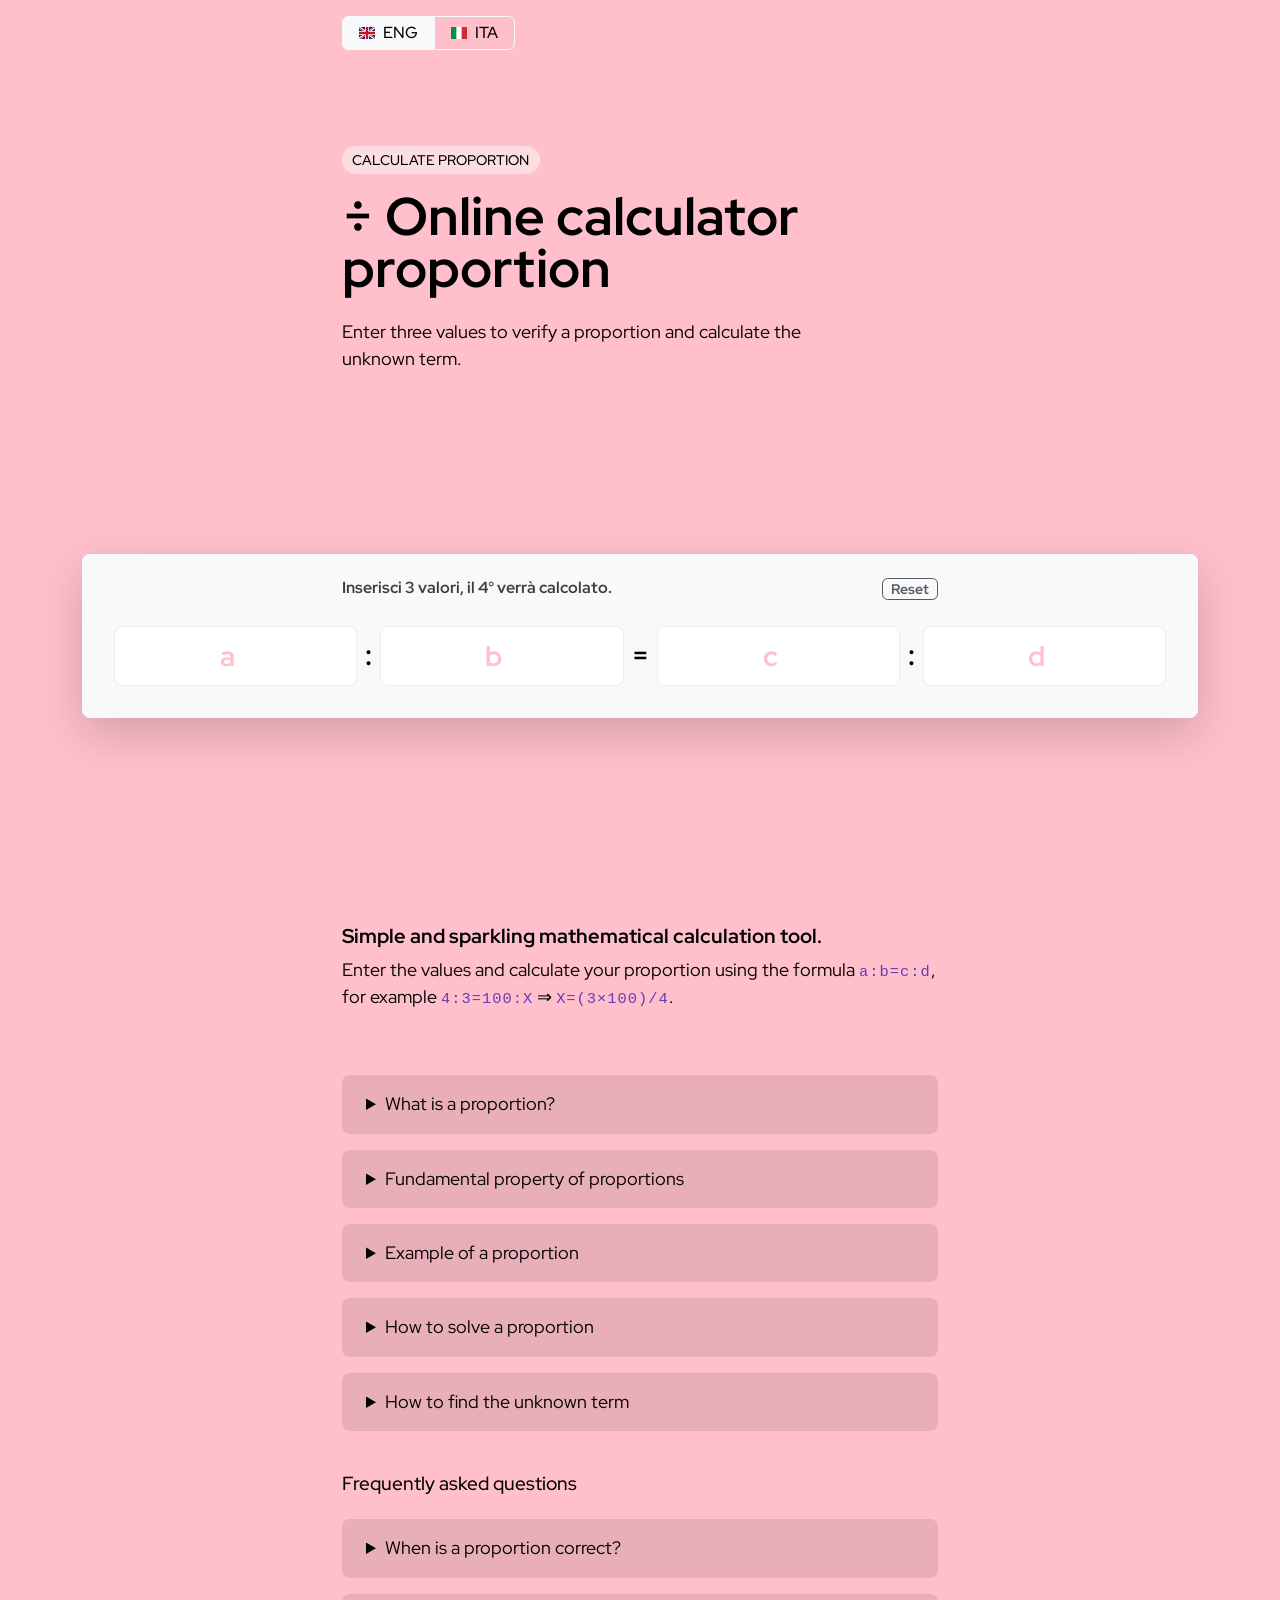
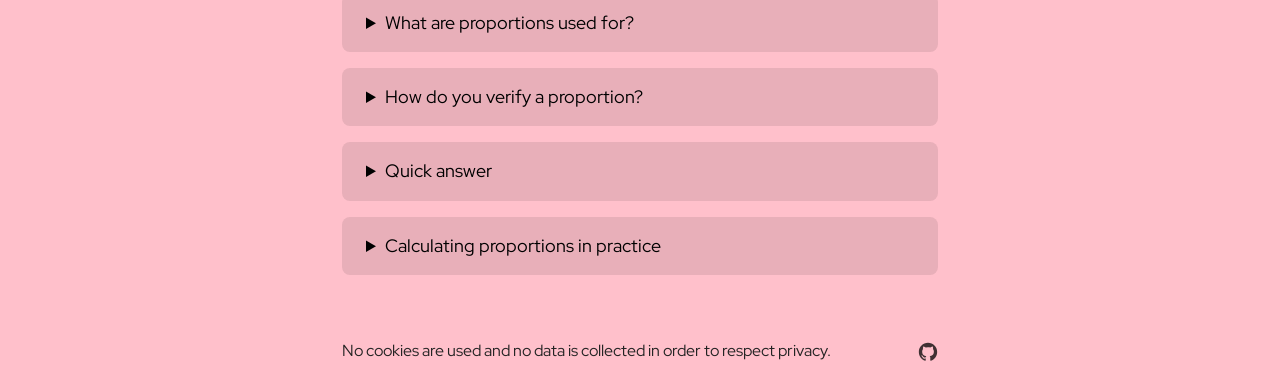
==== commit 7532bc49: "Update instructions for proportion calculator" ====
--- a/index.html
+++ b/index.html
@@ -127,7 +127,7 @@
         <h1 class="badge rounded-pill text-bg-light bg-opacity-50 mb-3 text-uppercase fs-6"><small>Calculate
             proportion</small></h1>
         <h2 class="h1 lh-1">÷ Online calculator proportion</h2>
-        <p class="my-4">Enter four values to verify a proportion or calculate the unknown term.</p>
+        <p class="my-4">Enter three values to verify a proportion and calculate the unknown term.</p>
       </div>
     </div>
   </div>
@@ -317,4 +317,4 @@
   <script defer src="/js/calcolo.js?v=1.0"></script>
 </body>
 
-</html>+</html>
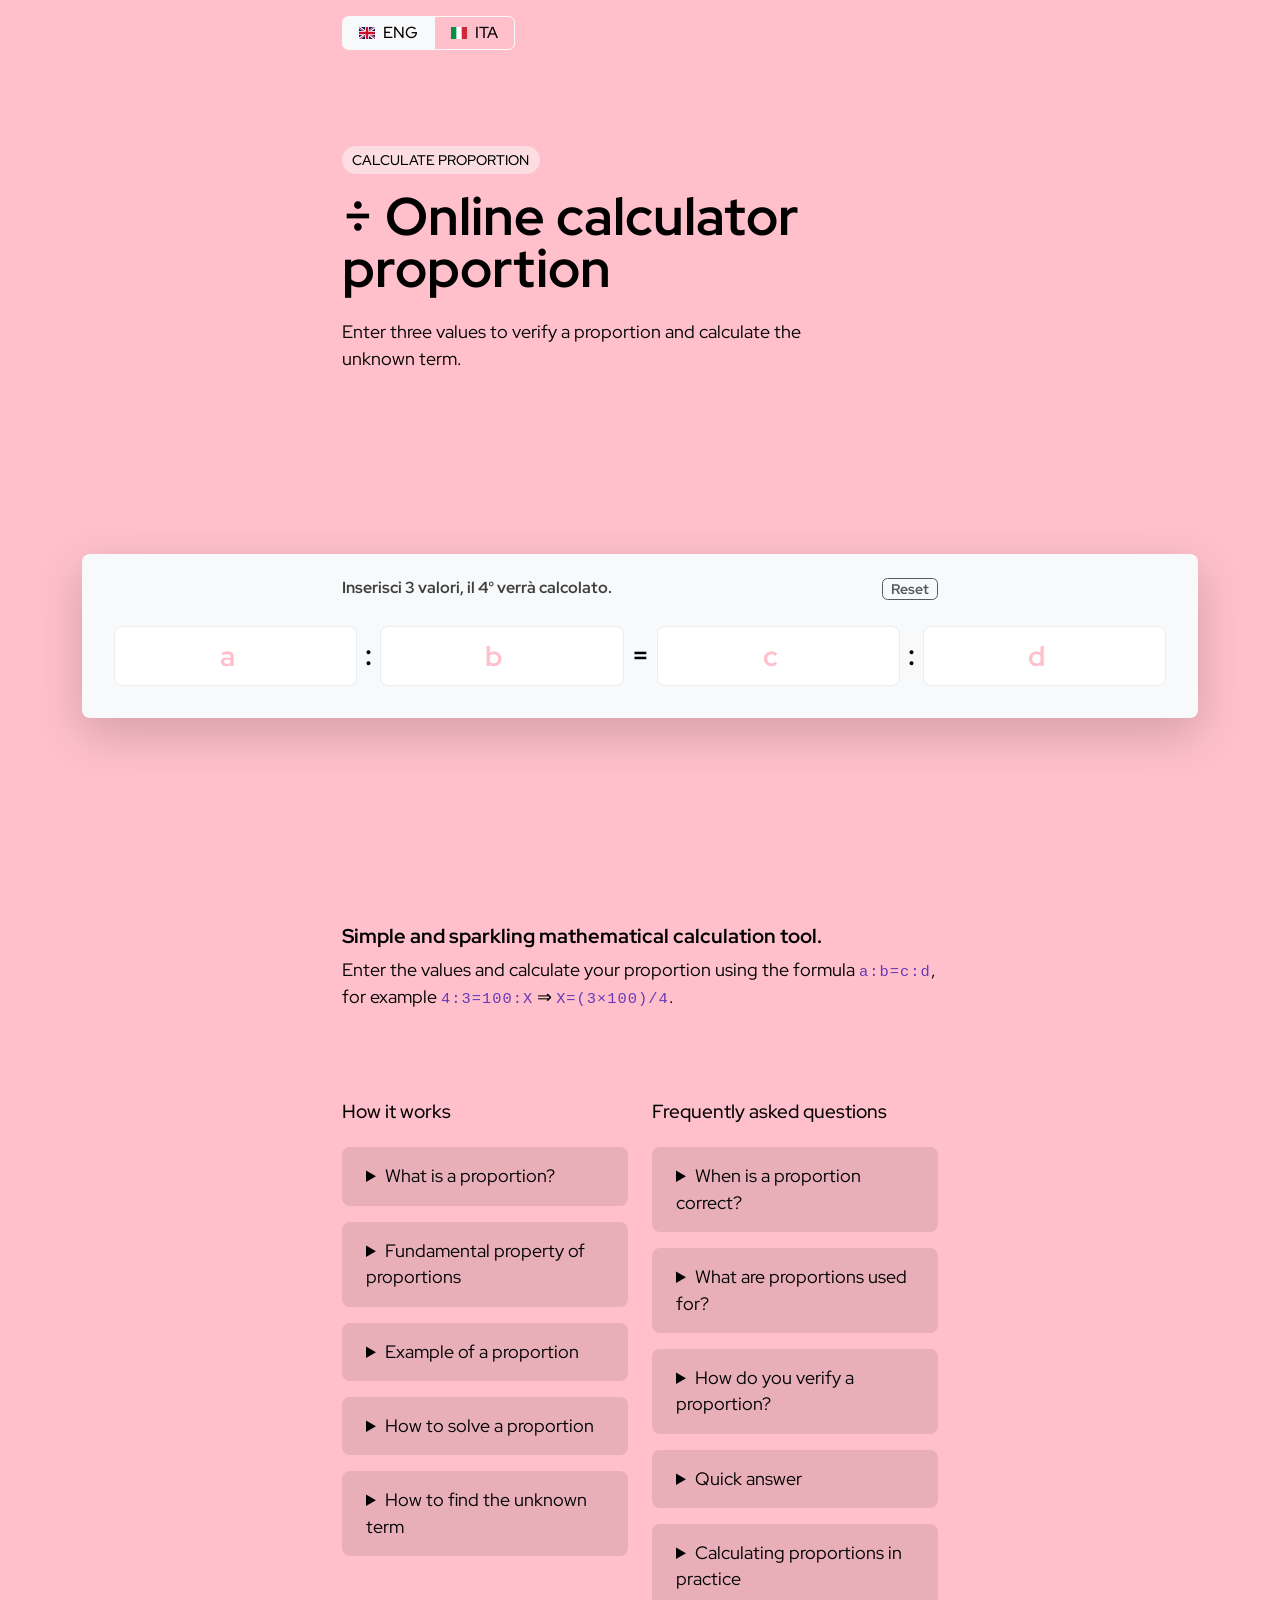
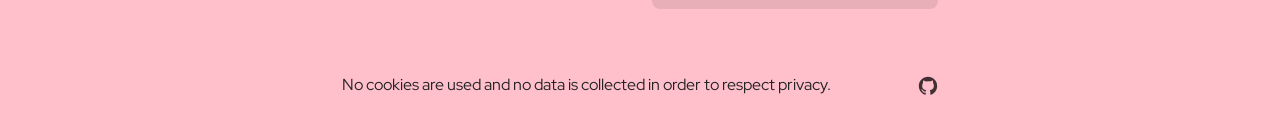
==== commit 6a978216: "Set col" ====
--- a/index.html
+++ b/index.html
@@ -184,116 +184,124 @@
   <div class="container-sm my-5 woila woila-3" role="contentinfo">
     <!-- <hr class="container-sm mb-5 w-25 border-0 opacity-75"> -->
 
-
     <div class="row">
       <div class="col">
-
-        <!-- DIRECT ANSWER -->
-        <details class="p-3 rounded-3 px-4 mb-3 bg-primary bg-opacity-10">
-          <summary>What is a proportion?</summary>
-          <p class="mt-4">In mathematics, a proportion is <strong>the equality between two ratios</strong>. In other
-            words, it is a relation that establishes an equivalence between four quantities, called terms, which are
-            proportional to each other.</p>
-        </details>
-      </div>
-    </div>
-    <div class="row">
+        <h6 class="my-4">How it works</h2>
+
+          <div class="row">
+            <div class="col">
+              <!-- DIRECT ANSWER -->
+              <details class="p-3 rounded-3 px-4 mb-3 bg-primary bg-opacity-10">
+                <summary>What is a proportion?</summary>
+                <p class="mt-4">In mathematics, a proportion is <strong>the equality between two ratios</strong>. In
+                  other
+                  words, it is a relation that establishes an equivalence between four quantities, called terms, which
+                  are
+                  proportional to each other.</p>
+              </details>
+            </div>
+          </div>
+          <div class="row">
+            <div class="col">
+              <!-- PROPERTY -->
+              <details class="p-3 rounded-3 px-4 mb-3 bg-primary bg-opacity-10">
+                <summary>Fundamental property of proportions</summary>
+                <p class="mt-4">The product of the means is equal to the product of the extremes: <strong
+                    class="text-nowrap">a × d = b × c</strong></p>
+              </details>
+            </div>
+          </div>
+          <div class="row">
+            <div class="col">
+              <!-- EXAMPLE -->
+              <details class="p-3 rounded-3 px-4 mb-3 bg-primary bg-opacity-10">
+                <summary>Example of a proportion</summary>
+                <p class="mt-4"><strong class="text-nowrap">20:10 = 40:20</strong> is a proportion because both ratios
+                  are
+                  equal to 2.</p>
+              </details>
+            </div>
+          </div>
+          <div class="row">
+            <div class="col">
+              <!-- HOW TO -->
+              <details class="p-3 rounded-3 px-4 mb-3 bg-primary bg-opacity-10">
+                <summary>How to solve a proportion</summary>
+
+                <ol class="ps-3 pt-4 pb-1">
+                  <li>Identify the four terms</li>
+                  <li>Multiply the means</li>
+                  <li>Multiply the extremes</li>
+                  <li>Verify that the products are equal</li>
+                </ol>
+
+              </details>
+            </div>
+          </div>
+          <div class="row">
+            <div class="col">
+              <!-- UNKNOWN -->
+              <details class="p-3 rounded-3 px-4 mb-3 bg-primary bg-opacity-10">
+                <summary>How to find the unknown term</summary>
+                <p class="mt-4">If you know three terms, you can find the fourth using the formula: <strong
+                    class="text-nowrap">d = (b × c) / a</strong></p>
+              </details>
+            </div>
+          </div>
+      </div>
       <div class="col">
-        <!-- PROPERTY -->
-        <details class="p-3 rounded-3 px-4 mb-3 bg-primary bg-opacity-10">
-          <summary>Fundamental property of proportions</summary>
-          <p class="mt-4">The product of the means is equal to the product of the extremes: <strong
-              class="text-nowrap">a × d = b × c</strong></p>
-        </details>
-      </div>
-    </div>
-    <div class="row">
-      <div class="col">
-        <!-- EXAMPLE -->
-        <details class="p-3 rounded-3 px-4 mb-3 bg-primary bg-opacity-10">
-          <summary>Example of a proportion</summary>
-          <p class="mt-4"><strong class="text-nowrap">20:10 = 40:20</strong> is a proportion because both ratios are
-            equal to 2.</p>
-        </details>
-      </div>
-    </div>
-    <div class="row">
-      <div class="col">
-        <!-- HOW TO -->
-        <details class="p-3 rounded-3 px-4 mb-3 bg-primary bg-opacity-10">
-          <summary>How to solve a proportion</summary>
-
-          <ol class="ps-3 pt-4 pb-1">
-            <li>Identify the four terms</li>
-            <li>Multiply the means</li>
-            <li>Multiply the extremes</li>
-            <li>Verify that the products are equal</li>
-          </ol>
-
-        </details>
-      </div>
-    </div>
-    <div class="row">
-      <div class="col">
-        <!-- UNKNOWN -->
-        <details class="p-3 rounded-3 px-4 mb-3 bg-primary bg-opacity-10">
-          <summary>How to find the unknown term</summary>
-          <p class="mt-4">If you know three terms, you can find the fourth using the formula: <strong
-              class="text-nowrap">d = (b × c) / a</strong></p>
-        </details>
-      </div>
-    </div>
-
-    <!-- FAQ -->
-    <h6 class="my-4">Frequently asked questions</h6>
-
-    <div class="row">
-      <div class="col">
-
-        <details class="p-3 rounded-3 px-4 mb-3 bg-primary bg-opacity-10">
-          <summary>When is a proportion correct?</summary>
-          <p class="mt-4">When the two ratios have the same value.</p>
-        </details>
-      </div>
-    </div>
-    <div class="row">
-      <div class="col">
-
-        <details class="p-3 rounded-3 px-4 mb-3 bg-primary bg-opacity-10">
-          <summary>What are proportions used for?</summary>
-          <p class="mt-4">They are used to compare quantities and solve mathematical and real-world problems.</p>
-        </details>
-      </div>
-    </div>
-    <div class="row">
-      <div class="col">
-
-        <details class="p-3 rounded-3 px-4 mb-3 bg-primary bg-opacity-10">
-          <summary>How do you verify a proportion?</summary>
-          <p class="mt-4">By multiplying means and extremes and comparing the results.</p>
-        </details>
-      </div>
-    </div>
-    <div class="row">
-      <div class="col">
-
-        <!-- QUICK ANSWER -->
-        <details class="p-3 rounded-3 px-4 mb-3 bg-primary bg-opacity-10">
-          <summary>Quick answer</summary>
-          <p class="mt-4">A proportion is an equality between two ratios. It is verified when <strong
-              class="text-nowrap">a × d = b × c</strong>.</p>
-        </details>
-      </div>
-    </div>
-    <div class="row">
-      <div class="col">
-
-        <!-- SEO EXPANSION -->
-        <details class="p-3 rounded-3 px-4 mb-3 bg-primary bg-opacity-10">
-          <summary>Calculating proportions in practice</summary>
-          <p class="mt-4">Proportions are used in mathematics, economics, cooking, and physics to solve problems of
-            equivalence between quantities.</p>
-        </details>
+        <!-- FAQ -->
+        <h6 class="my-4">Frequently asked questions</h6>
+
+        <div class="row">
+          <div class="col">
+
+            <details class="p-3 rounded-3 px-4 mb-3 bg-primary bg-opacity-10">
+              <summary>When is a proportion correct?</summary>
+              <p class="mt-4">When the two ratios have the same value.</p>
+            </details>
+          </div>
+        </div>
+        <div class="row">
+          <div class="col">
+
+            <details class="p-3 rounded-3 px-4 mb-3 bg-primary bg-opacity-10">
+              <summary>What are proportions used for?</summary>
+              <p class="mt-4">They are used to compare quantities and solve mathematical and real-world problems.</p>
+            </details>
+          </div>
+        </div>
+        <div class="row">
+          <div class="col">
+
+            <details class="p-3 rounded-3 px-4 mb-3 bg-primary bg-opacity-10">
+              <summary>How do you verify a proportion?</summary>
+              <p class="mt-4">By multiplying means and extremes and comparing the results.</p>
+            </details>
+          </div>
+        </div>
+        <div class="row">
+          <div class="col">
+
+            <!-- QUICK ANSWER -->
+            <details class="p-3 rounded-3 px-4 mb-3 bg-primary bg-opacity-10">
+              <summary>Quick answer</summary>
+              <p class="mt-4">A proportion is an equality between two ratios. It is verified when <strong
+                  class="text-nowrap">a × d = b × c</strong>.</p>
+            </details>
+          </div>
+        </div>
+        <div class="row">
+          <div class="col">
+
+            <!-- SEO EXPANSION -->
+            <details class="p-3 rounded-3 px-4 mb-3 bg-primary bg-opacity-10">
+              <summary>Calculating proportions in practice</summary>
+              <p class="mt-4">Proportions are used in mathematics, economics, cooking, and physics to solve problems of
+                equivalence between quantities.</p>
+            </details>
+          </div>
+        </div>
       </div>
     </div>
 
@@ -317,4 +325,4 @@
   <script defer src="/js/calcolo.js?v=1.0"></script>
 </body>
 
-</html>
+</html>
--- a/css/style.css
+++ b/css/style.css
@@ -56,6 +56,13 @@
 .risultato {
 	cursor: progress;
 }
+#calcoloForm:not(:hover) {
+  transition: all 1s ease-in-out;
+}
+#calcoloForm:hover {
+  transition: all .6s ease-in-out;
+  box-shadow: rgba(0, 0, 0, 0.176) 0px 0px 8px 0px !important;
+}
 @media (max-width: 767px) {
   #calcoloForm .d-flex:not(:first-child) {
     display: inline-block !important;
@@ -93,4 +100,4 @@
   100% {
     opacity: 1;
   }
-}+}
